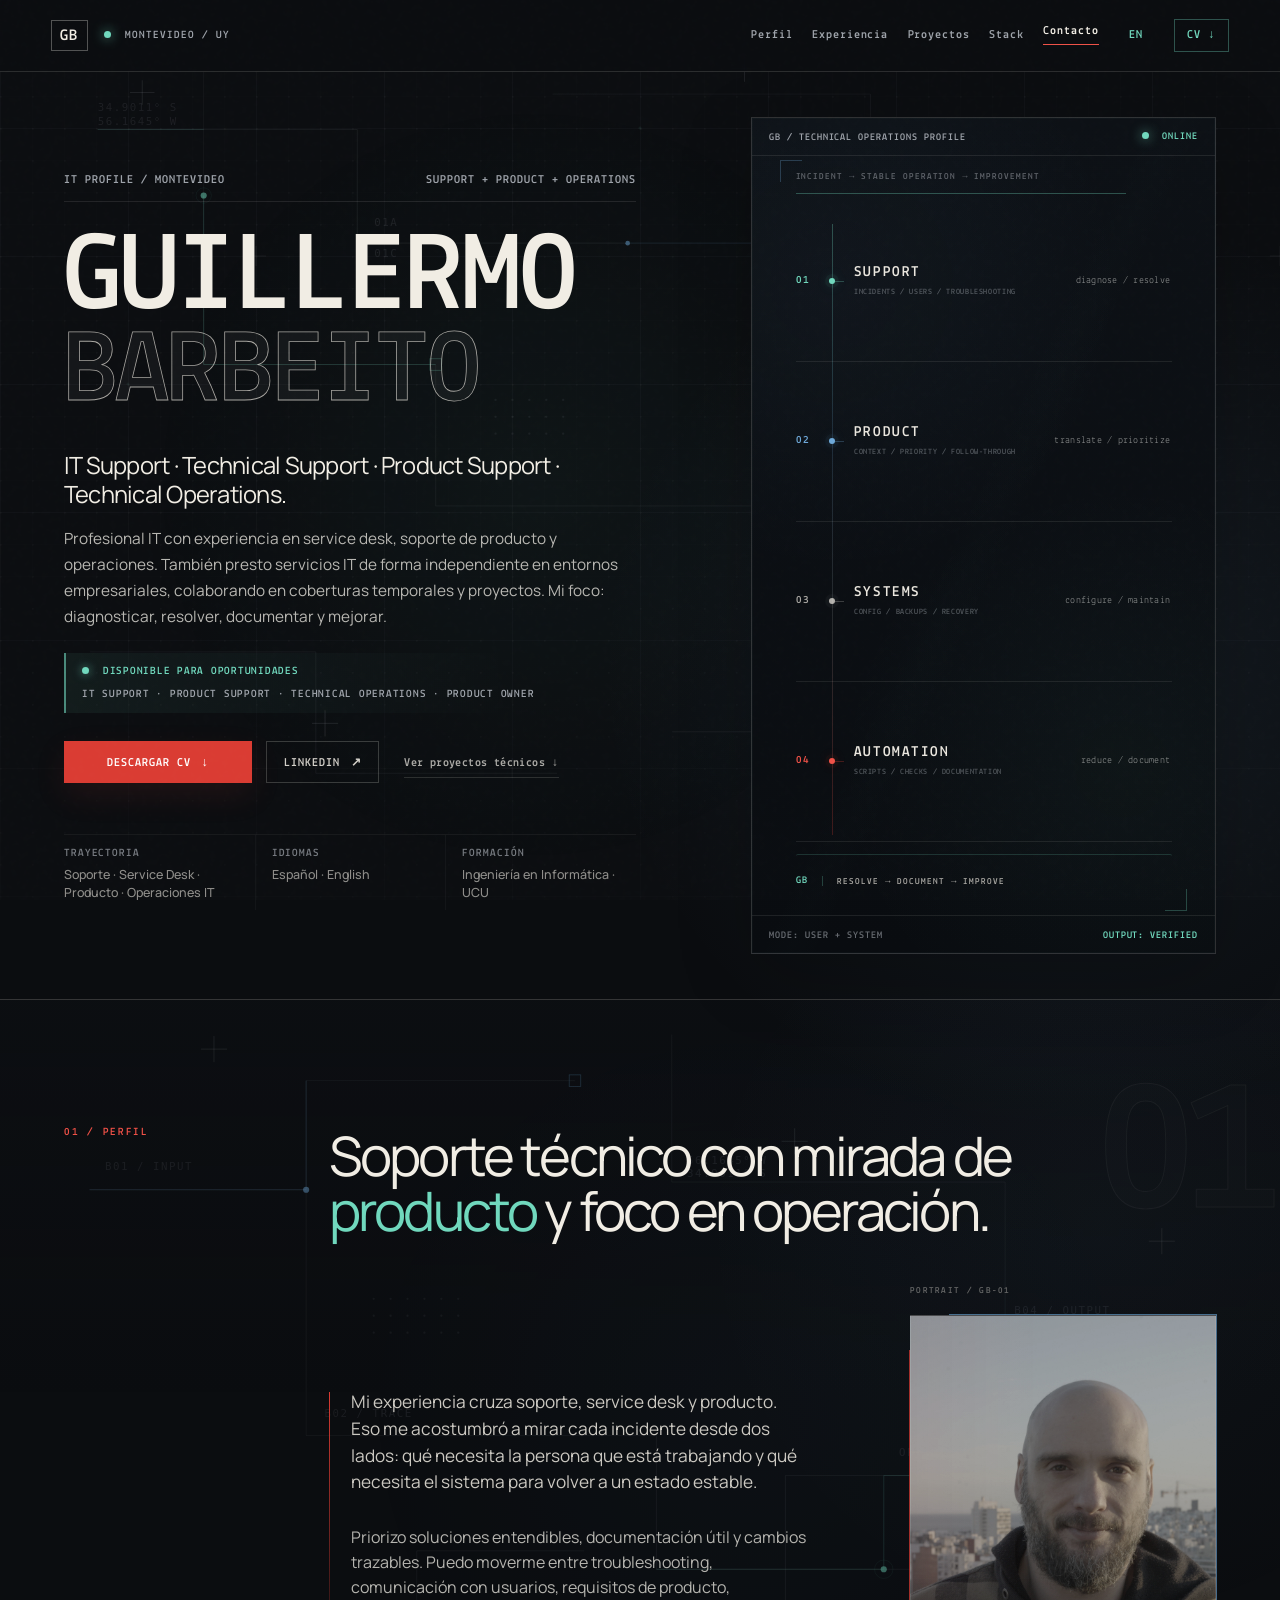
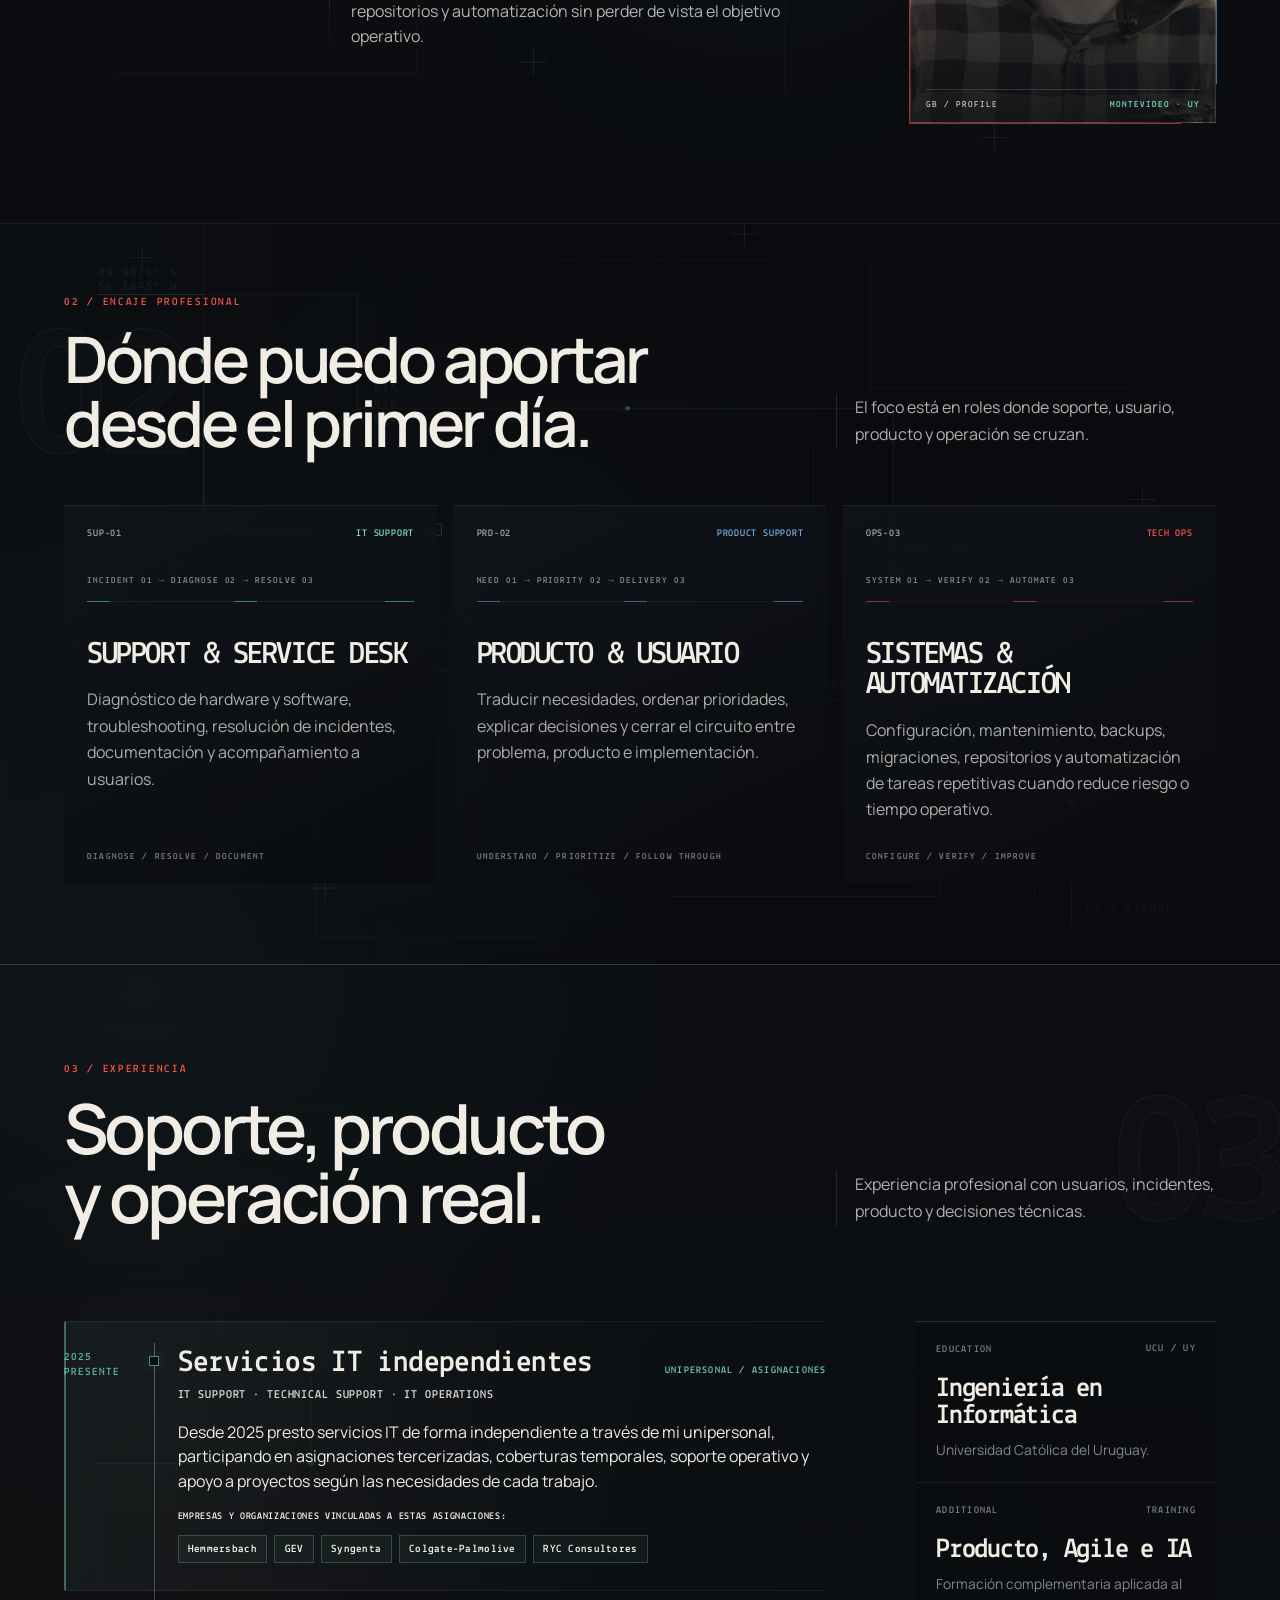
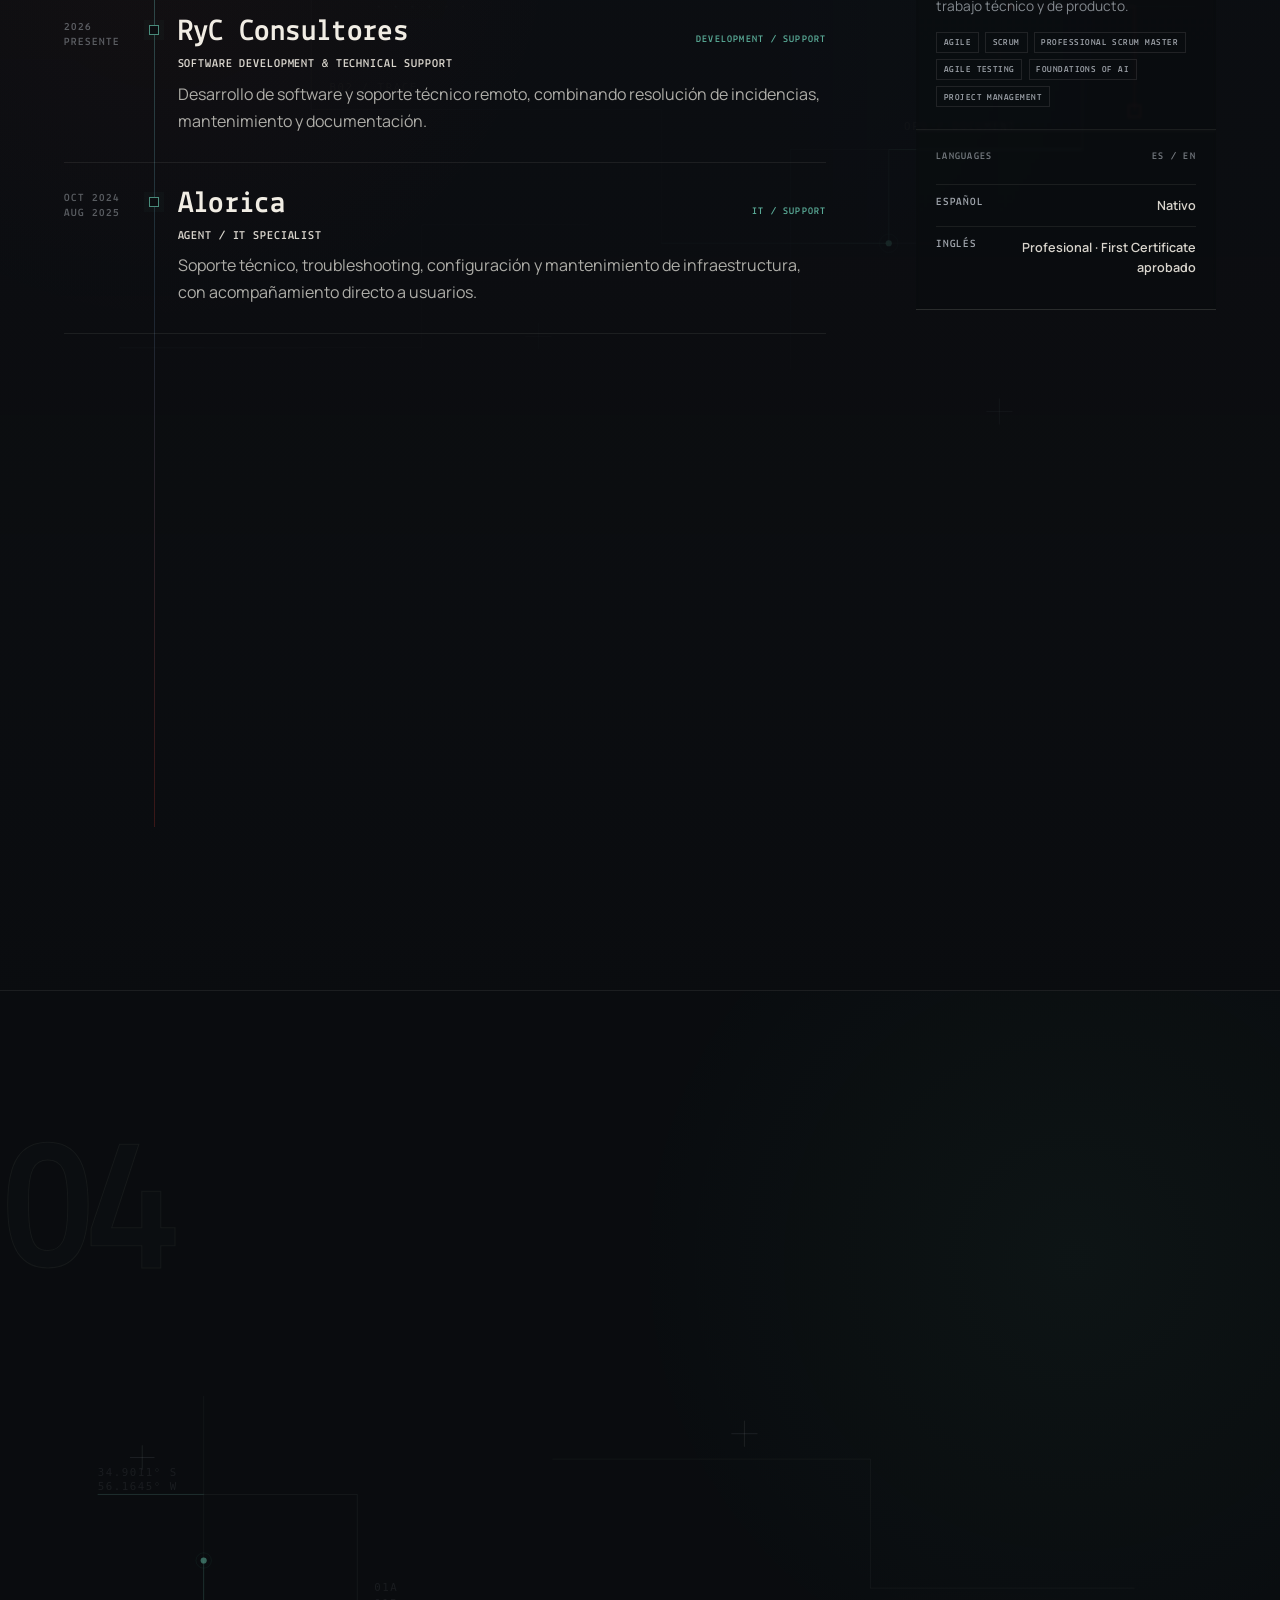
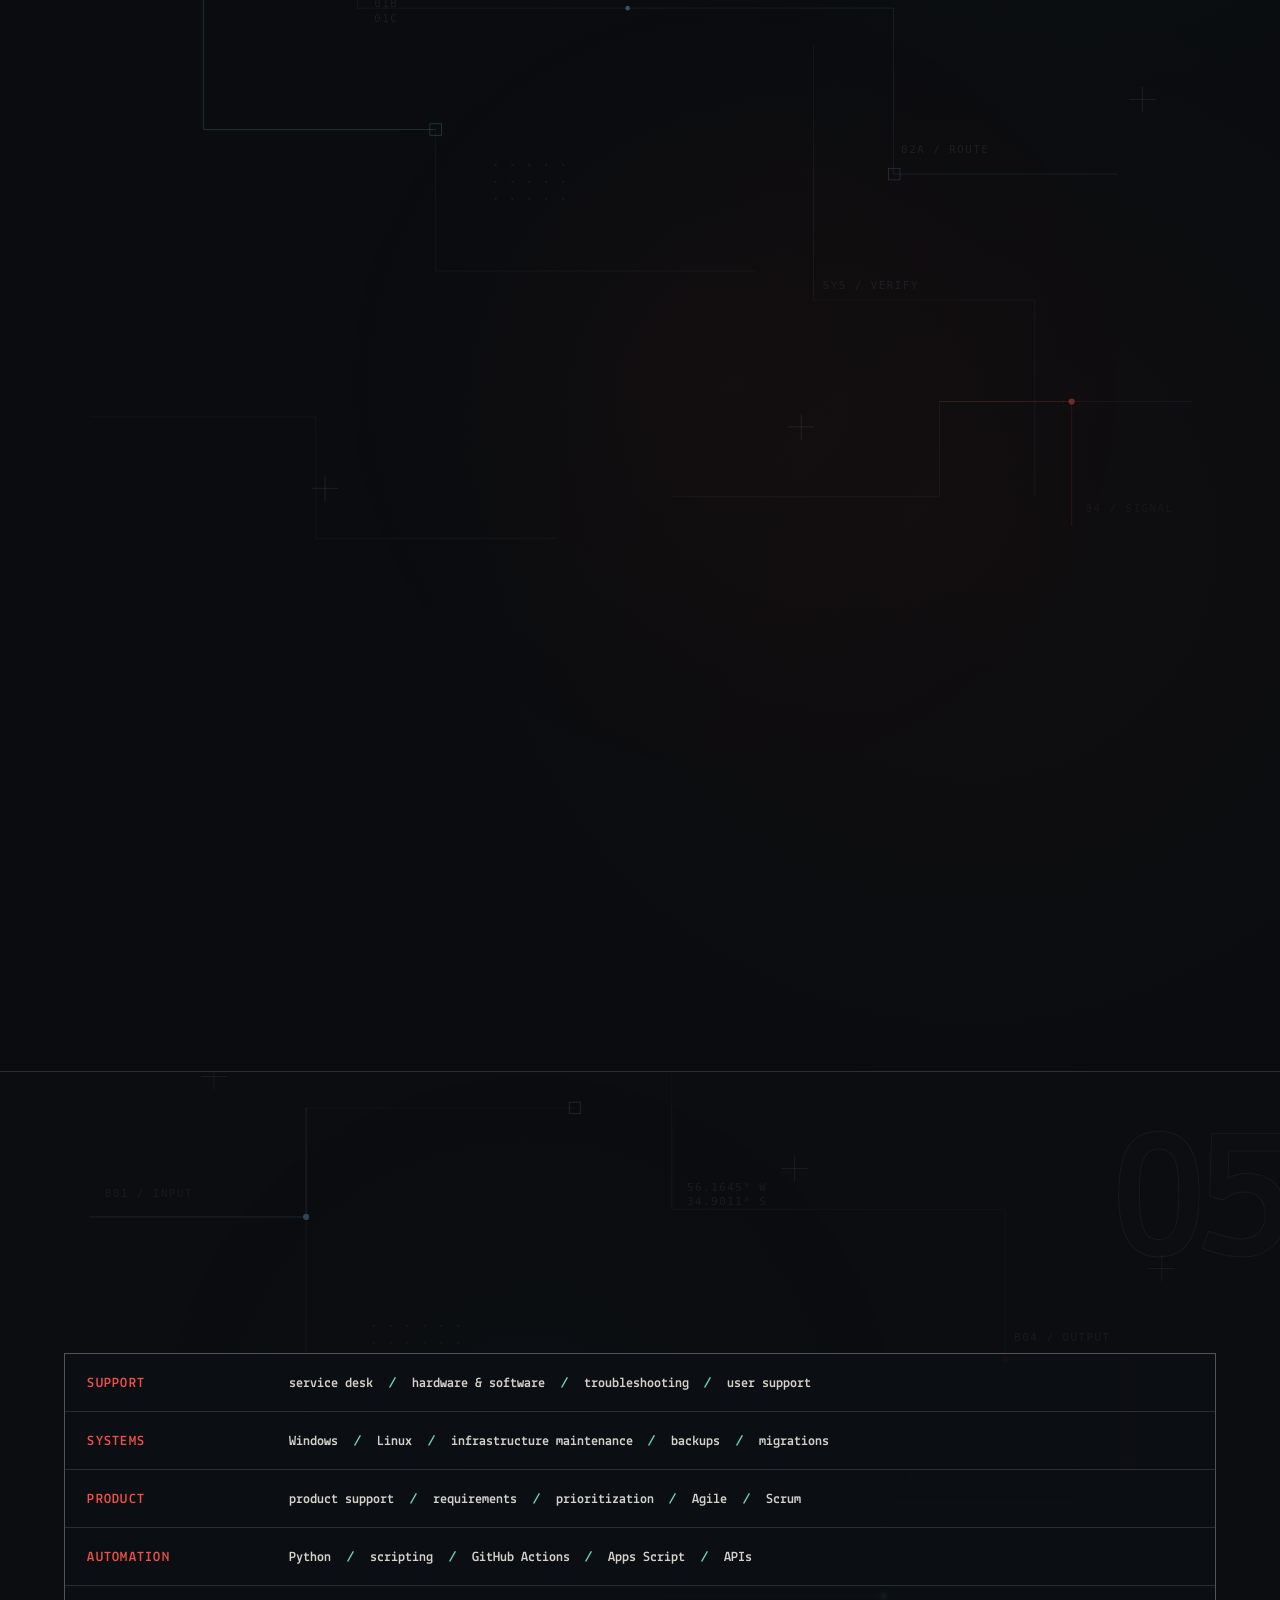
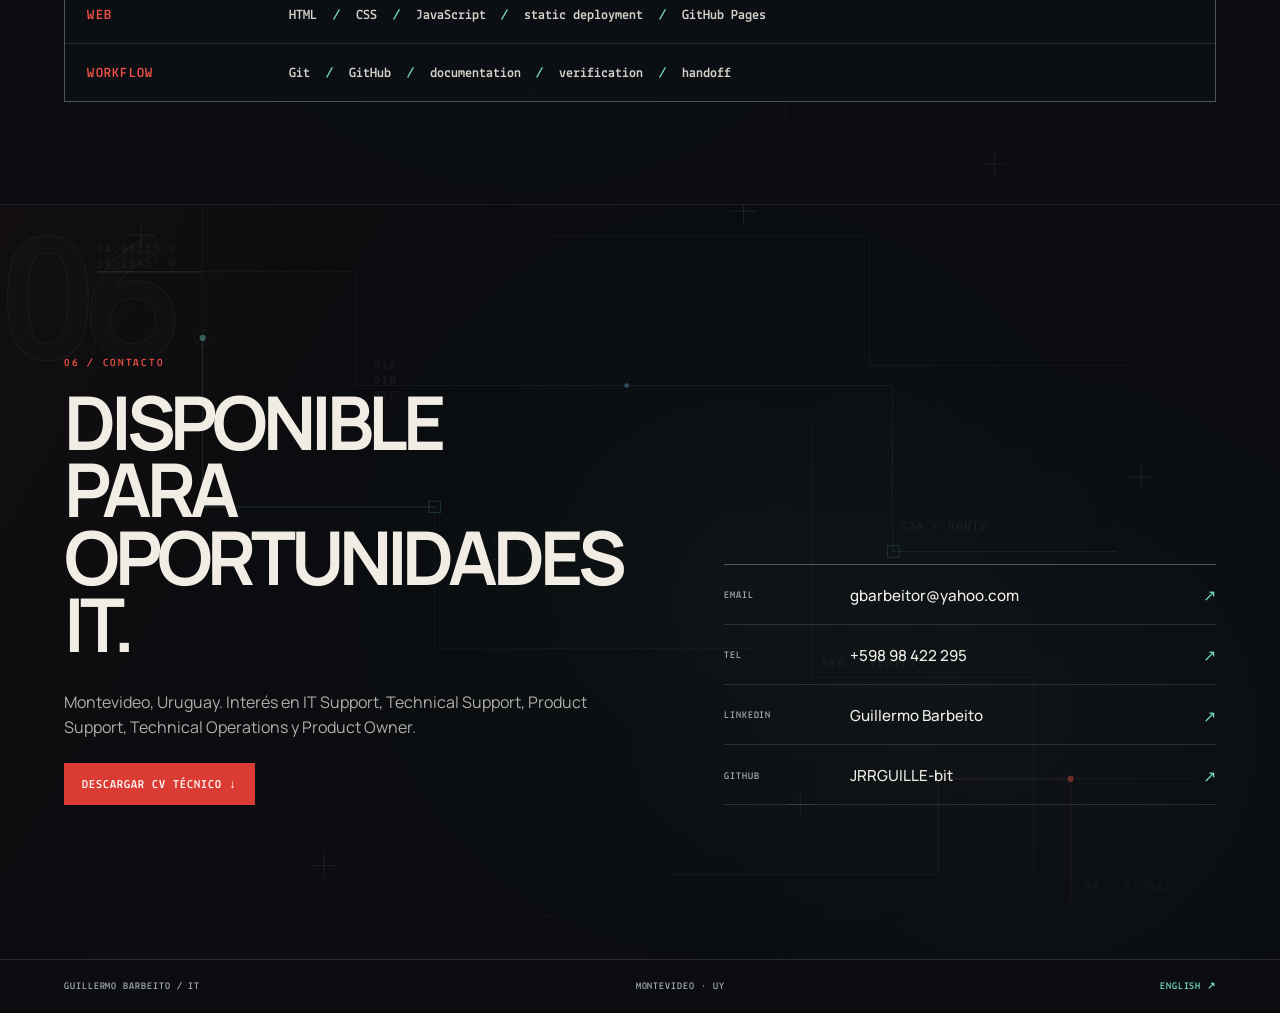
==== index.html @ 4399fd50 "Match IT GoatCounter tracking to Audiovisual" ====
<!doctype html>
<html lang="es-UY">
<head>
  <meta charset="utf-8">
  <meta name="viewport" content="width=device-width, initial-scale=1">
  <meta name="theme-color" content="#0b0d10">
  <meta name="color-scheme" content="dark">
  <meta name="application-name" content="Guillermo Barbeito IT">
  <meta name="google-site-verification" content="N3N9ww8UlENGI34N0jalMqL5cs5qbOLsxG3eL_jdU_I">

  <title>Guillermo Barbeito | IT Support, Product Support y Sistemas</title>
  <meta name="description" content="Profesional IT en Montevideo. Servicios IT independientes, soporte técnico, service desk, producto y operaciones. CV y proyectos verificables.">
  <meta name="author" content="Guillermo Barbeito">
  <meta name="robots" content="index, follow, max-image-preview:large">
  <link rel="canonical" href="https://jrrguille-bit.github.io/guillermo-barbeito-it/">
  <link rel="alternate" hreflang="es-UY" href="https://jrrguille-bit.github.io/guillermo-barbeito-it/">
  <link rel="alternate" hreflang="en" href="https://jrrguille-bit.github.io/guillermo-barbeito-it/en/">
  <link rel="alternate" hreflang="x-default" href="https://jrrguille-bit.github.io/guillermo-barbeito-it/">

  <meta property="og:type" content="profile">
  <meta property="og:locale" content="es_UY">
  <meta property="og:locale:alternate" content="en_US">
  <meta property="og:site_name" content="Guillermo Barbeito — IT">
  <meta property="og:title" content="Guillermo Barbeito | IT Support · Product Support · Sistemas">
  <meta property="og:description" content="Profesional IT en Montevideo. Soporte técnico, service desk, producto, sistemas y automatización. CV y proyectos verificables en GitHub.">
  <meta property="og:url" content="https://jrrguille-bit.github.io/guillermo-barbeito-it/">
  <meta property="og:image" content="https://jrrguille-bit.github.io/guillermo-barbeito-it/0cbaab8f-3126-4453-87c5-9ada4d837f59.png">
  <meta property="og:image:type" content="image/png">
  <meta property="og:image:width" content="1731">
  <meta property="og:image:height" content="909">
  <meta property="og:image:alt" content="Guillermo Barbeito — IT Support, Product Support y Sistemas">
  <meta property="profile:first_name" content="Guillermo">
  <meta property="profile:last_name" content="Barbeito">

  <meta name="twitter:card" content="summary_large_image">
  <meta name="twitter:title" content="Guillermo Barbeito | IT Support · Product Support · Sistemas">
  <meta name="twitter:description" content="Profesional IT en Montevideo. Soporte técnico, producto, sistemas y automatización.">
  <meta name="twitter:image" content="https://jrrguille-bit.github.io/guillermo-barbeito-it/0cbaab8f-3126-4453-87c5-9ada4d837f59.png">
  <meta name="twitter:image:alt" content="Perfil técnico de Guillermo Barbeito">

  <link rel="icon" type="image/svg+xml" sizes="any" href="assets/favicon-v2.svg?v=20260811d">
  <link rel="shortcut icon" type="image/svg+xml" href="assets/favicon-v2.svg?v=20260811d">
  <link rel="manifest" href="site.webmanifest?v=20260811d">
  <link rel="preconnect" href="https://fonts.googleapis.com">
  <link rel="preconnect" href="https://fonts.gstatic.com" crossorigin>
  <link href="https://fonts.googleapis.com/css2?family=Lekton:wght@400;700&family=Manrope:wght@400;500;600;700&display=swap" rel="stylesheet">
  <link rel="stylesheet" href="styles.css">
  <link rel="stylesheet" href="personalization.css">
  <link rel="stylesheet" href="job-search.css">

  <script>document.documentElement.classList.add('js');</script>
  <script type="application/ld+json">
  {
    "@context": "https://schema.org",
    "@graph": [
      {
        "@type": "WebSite",
        "@id": "https://jrrguille-bit.github.io/guillermo-barbeito-it/#website",
        "url": "https://jrrguille-bit.github.io/guillermo-barbeito-it/",
        "name": "Guillermo Barbeito — IT",
        "alternateName": "GB IT",
        "inLanguage": "es-UY"
      },
      {
        "@type": "ProfilePage",
        "@id": "https://jrrguille-bit.github.io/guillermo-barbeito-it/#profile",
        "url": "https://jrrguille-bit.github.io/guillermo-barbeito-it/",
        "name": "Guillermo Barbeito — perfil IT",
        "dateModified": "2026-10-26T00:00:00-03:00",
        "inLanguage": "es-UY",
        "isPartOf": {"@id": "https://jrrguille-bit.github.io/guillermo-barbeito-it/#website"},
        "mainEntity": {"@id": "https://jrrguille-bit.github.io/guillermo-barbeito-it/#guillermo"}
      },
      {
        "@type": "Person",
        "@id": "https://jrrguille-bit.github.io/guillermo-barbeito-it/#guillermo",
        "name": "Guillermo Barbeito",
        "url": "https://jrrguille-bit.github.io/guillermo-barbeito-it/",
        "image": "https://jrrguille-bit.github.io/guillermo-barbeito-it/Nadie%20te%20dijo%20que%20iba%20a%20ser%20as%C3%AD_Foto%20Guillermo%20(1).jpg",
        "email": "mailto:gbarbeitor@yahoo.com",
        "telephone": "+59898422295",
        "jobTitle": "IT Support / Product Support / Technical Operations",
        "address": {
          "@type": "PostalAddress",
          "addressLocality": "Montevideo",
          "addressCountry": "UY"
        },
        "alumniOf": {
          "@type": "CollegeOrUniversity",
          "name": "Universidad Católica del Uruguay"
        },
        "hasOccupation": [
          {"@type": "Occupation", "name": "IT Support Specialist"},
          {"@type": "Occupation", "name": "Product Support Specialist"},
          {"@type": "Occupation", "name": "Technical Operations"},
          {"@type": "Occupation", "name": "Product Owner"}
        ],
        "knowsLanguage": ["Spanish", "English"],
        "sameAs": [
          "https://github.com/JRRGUILLE-bit",
          "https://www.linkedin.com/in/guillermo-barbeito-040632340/",
          "https://jrrguille-bit.github.io/guillermo-barbeito/"
        ],
        "knowsAbout": [
          "IT Support",
          "Technical Support",
          "Service Desk",
          "Product Support",
          "Technical Operations",
          "Troubleshooting",
          "Product Ownership",
          "Windows",
          "Linux",
          "Git",
          "GitHub",
          "Python",
          "Automation",
          "Technical documentation"
        ]
      }
    ]
  }
  </script>
</head>
<body class="is-personalized">
  <a class="skip-link" href="#contenido">Saltar al contenido</a>

  <header class="site-header" aria-label="Navegación principal">
    <a class="brand" href="#inicio" aria-label="Ir al inicio">
      <span class="brand-mark">GB</span>
      <span class="brand-status"><i></i> MONTEVIDEO / UY</span>
    </a>

    <button class="nav-toggle" type="button" aria-expanded="false" aria-controls="site-nav">MENÚ</button>

    <nav id="site-nav" class="site-nav" aria-label="Secciones">
      <a href="#perfil">Perfil</a>
      <a href="#experiencia">Experiencia</a>
      <a href="#proyectos">Proyectos</a>
      <a href="#stack">Stack</a>
      <a href="#contacto">Contacto</a>
      <a class="nav-lang" href="en/" lang="en">EN</a>
      <a class="nav-cv" href="CV%20Guillermo%20Barbeito.pdf" download>CV ↓</a>
    </nav>
  </header>

  <main id="contenido">
    <section id="inicio" class="hero section-shell">
      <div class="hero-copy reveal">
        <p class="eyebrow"><span>IT PROFILE / MONTEVIDEO</span><span>SUPPORT + PRODUCT + OPERATIONS</span></p>
        <h1>Guillermo<br><span>Barbeito</span></h1>
        <p class="hero-role">IT Support · Technical Support · Product Support · Technical Operations.</p>
        <p class="hero-summary">Profesional IT con experiencia en service desk, soporte de producto y operaciones. También presto servicios IT de forma independiente en entornos empresariales, colaborando en coberturas temporales y proyectos. Mi foco: diagnosticar, resolver, documentar y mejorar.</p>

        <div class="availability-strip" aria-label="Disponibilidad profesional">
          <span class="availability-state"><i></i> DISPONIBLE PARA OPORTUNIDADES</span>
          <span>IT SUPPORT · PRODUCT SUPPORT · TECHNICAL OPERATIONS · PRODUCT OWNER</span>
        </div>

        <div class="hero-actions">
          <a class="button button-primary" href="CV%20Guillermo%20Barbeito.pdf" download>Descargar CV <span aria-hidden="true">↓</span></a>
          <a class="button button-ghost" href="https://www.linkedin.com/in/guillermo-barbeito-040632340/" target="_blank" rel="noopener noreferrer">LinkedIn <span aria-hidden="true">↗</span></a>
          <a class="hero-project-link" href="#proyectos">Ver proyectos técnicos ↓</a>
        </div>

        <div class="hero-meta" aria-label="Resumen profesional">
          <div><span>Trayectoria</span><strong>Soporte · Service Desk · Producto · Operaciones IT</strong></div>
          <div><span>Idiomas</span><strong>Español · English</strong></div>
          <div><span>Formación</span><strong>Ingeniería en Informática · UCU</strong></div>
        </div>
      </div>

      <div class="hero-system reveal" aria-label="Mapa de trabajo técnico">
        <div class="system-head">
          <span>GB / TECHNICAL OPERATIONS PROFILE</span>
          <span class="system-state"><i></i> ONLINE</span>
        </div>

        <div class="system-map" aria-hidden="true">
          <div class="node node-a"><span>01</span><strong>SUPPORT</strong><small>diagnose / resolve</small></div>
          <div class="node node-b"><span>02</span><strong>PRODUCT</strong><small>translate / prioritize</small></div>
          <div class="node node-c"><span>03</span><strong>SYSTEMS</strong><small>configure / maintain</small></div>
          <div class="node node-d"><span>04</span><strong>AUTOMATION</strong><small>reduce / document</small></div>
          <svg viewBox="0 0 800 620" preserveAspectRatio="none">
            <path d="M140 160 C300 160 300 305 400 305" />
            <path d="M660 160 C500 160 500 305 400 305" />
            <path d="M140 470 C300 470 300 305 400 305" />
            <path d="M660 470 C500 470 500 305 400 305" />
            <circle cx="400" cy="305" r="8" />
          </svg>
          <div class="core"><span>GB</span><small>SIMPLE / MEASURABLE / MAINTAINABLE</small></div>
        </div>

        <div class="system-foot">
          <span>MODE: USER + SYSTEM</span>
          <span>OUTPUT: VERIFIED</span>
        </div>
      </div>
    </section>

    <section id="perfil" class="profile section-pad reveal">
      <div class="section-index">01 / PERFIL</div>
      <div class="profile-copy">
        <p class="lead">Soporte técnico con mirada de <em>producto</em> y foco en operación.</p>
        <div class="profile-detail-grid">
          <div class="profile-columns">
            <p>Mi experiencia cruza soporte, service desk y producto. Eso me acostumbró a mirar cada incidente desde dos lados: qué necesita la persona que está trabajando y qué necesita el sistema para volver a un estado estable.</p>
            <p>Priorizo soluciones entendibles, documentación útil y cambios trazables. Puedo moverme entre troubleshooting, comunicación con usuarios, requisitos de producto, repositorios y automatización sin perder de vista el objetivo operativo.</p>
          </div>
          <figure class="profile-photo-card">
            <img src="Nadie%20te%20dijo%20que%20iba%20a%20ser%20as%C3%AD_Foto%20Guillermo%20(1).jpg" alt="Retrato de Guillermo Barbeito" loading="lazy" decoding="async">
            <figcaption><span>GB / PROFILE</span><span>MONTEVIDEO · UY</span></figcaption>
          </figure>
        </div>
      </div>
    </section>

    <section id="areas" class="section-pad areas-section">
      <div class="section-heading reveal">
        <div>
          <div class="section-index">02 / ENCAJE PROFESIONAL</div>
          <h2>Dónde puedo aportar<br>desde el primer día.</h2>
        </div>
        <p>El foco está en roles donde soporte, usuario, producto y operación se cruzan.</p>
      </div>

      <div class="area-grid area-grid-hiring">
        <article class="area-card reveal">
          <div class="card-top"><span>SUP-01</span><span>IT SUPPORT</span></div>
          <h3>Support & Service Desk</h3>
          <p>Diagnóstico de hardware y software, troubleshooting, resolución de incidentes, documentación y acompañamiento a usuarios.</p>
          <div class="card-footer">DIAGNOSE / RESOLVE / DOCUMENT</div>
        </article>

        <article class="area-card reveal">
          <div class="card-top"><span>PRD-02</span><span>PRODUCT SUPPORT</span></div>
          <h3>Producto & usuario</h3>
          <p>Traducir necesidades, ordenar prioridades, explicar decisiones y cerrar el circuito entre problema, producto e implementación.</p>
          <div class="card-footer">UNDERSTAND / PRIORITIZE / FOLLOW THROUGH</div>
        </article>

        <article class="area-card reveal">
          <div class="card-top"><span>OPS-03</span><span>TECH OPS</span></div>
          <h3>Sistemas & automatización</h3>
          <p>Configuración, mantenimiento, backups, migraciones, repositorios y automatización de tareas repetitivas cuando reduce riesgo o tiempo operativo.</p>
          <div class="card-footer">CONFIGURE / VERIFY / IMPROVE</div>
        </article>
      </div>
    </section>

    <section id="experiencia" class="section-pad experience-section">
      <div class="section-heading reveal">
        <div>
          <div class="section-index">03 / EXPERIENCIA</div>
          <h2>Soporte, producto<br>y operación real.</h2>
        </div>
        <p>Experiencia profesional con usuarios, incidentes, producto y decisiones técnicas.</p>
      </div>

      <div class="experience-layout">
        <div class="experience-timeline">
          <article class="experience-role reveal independent-role">
            <div class="experience-date">2025<br>PRESENTE</div>
            <div>
              <div class="experience-company"><strong>Servicios IT independientes</strong><span>UNIPERSONAL / ASIGNACIONES</span></div>
              <p class="experience-title">IT Support · Technical Support · IT Operations</p>
              <p>Desde 2025 presto servicios IT de forma independiente a través de mi unipersonal, participando en asignaciones tercerizadas, coberturas temporales, soporte operativo y apoyo a proyectos según las necesidades de cada trabajo.</p>
              <p class="assignment-caption">Empresas y organizaciones vinculadas a estas asignaciones:</p>
              <div class="assignment-clients" aria-label="Empresas y organizaciones vinculadas a asignaciones IT">
                <span>Hemmersbach</span>
                <span>GEV</span>
                <span>Syngenta</span>
                <span>Colgate-Palmolive</span>
                <span>RYC Consultores</span>
              </div>
            </div>
          </article>
          <article class="experience-role reveal">
            <div class="experience-date">2026<br>PRESENTE</div>
            <div>
              <div class="experience-company"><strong>RyC Consultores</strong><span>DEVELOPMENT / SUPPORT</span></div>
              <p class="experience-title">Software Development &amp; Technical Support</p>
              <p>Desarrollo de software y soporte técnico remoto, combinando resolución de incidencias, mantenimiento y documentación.</p>
            </div>
          </article>

          <article class="experience-role reveal">
            <div class="experience-date">OCT 2024<br>AUG 2025</div>
            <div>
              <div class="experience-company"><strong>Alorica</strong><span>IT / SUPPORT</span></div>
              <p class="experience-title">Agent / IT Specialist</p>
              <p>Soporte técnico, troubleshooting, configuración y mantenimiento de infraestructura, con acompañamiento directo a usuarios.</p>
            </div>
          </article>

          <article class="experience-role reveal">
            <div class="experience-date">MAY 2023<br>MAR 2024</div>
            <div>
              <div class="experience-company"><strong>Tata Consultancy Services</strong><span>SERVICE DESK</span></div>
              <p class="experience-title">Help Desk Agent / Product Specialist</p>
              <p>Service desk y soporte de producto: diagnóstico de hardware y software, entornos Windows, herramientas Microsoft y Google, resolución y documentación de incidentes.</p>
            </div>
          </article>

          <article class="experience-role reveal">
            <div class="experience-date">2016<br>2018</div>
            <div>
              <div class="experience-company"><strong>Tradehelm</strong><span>PRODUCT</span></div>
              <p class="experience-title">Product Owner</p>
              <p>Priorización, requisitos y coordinación entre necesidades de usuario, objetivos de producto y decisiones de desarrollo.</p>
            </div>
          </article>

          <article class="experience-role reveal">
            <div class="experience-date">2012<br>2015</div>
            <div>
              <div class="experience-company"><strong>Sabre Uruguay</strong><span>SUPPORT / PRODUCT</span></div>
              <p class="experience-title">Agent / Product Representative / Product Specialist</p>
              <p>Evolución dentro de roles de soporte y producto, combinando atención a usuarios, resolución de problemas y conocimiento funcional del producto.</p>
            </div>
          </article>
        </div>

        <aside class="experience-side reveal" aria-label="Formación, capacitación e idiomas">
          <div class="credential-card">
            <div class="credential-label"><span>EDUCATION</span><span>UCU / UY</span></div>
            <strong>Ingeniería en Informática</strong>
            <p>Universidad Católica del Uruguay.</p>
          </div>

          <div class="credential-card">
            <div class="credential-label"><span>ADDITIONAL</span><span>TRAINING</span></div>
            <strong>Producto, Agile e IA</strong>
            <p>Formación complementaria aplicada al trabajo técnico y de producto.</p>
            <div class="training-list" aria-label="Formación complementaria">
              <span>AGILE</span>
              <span>SCRUM</span>
              <span>PROFESSIONAL SCRUM MASTER</span>
              <span>AGILE TESTING</span>
              <span>FOUNDATIONS OF AI</span>
              <span>PROJECT MANAGEMENT</span>
            </div>
          </div>

          <div class="language-card">
            <div class="credential-label"><span>LANGUAGES</span><span>ES / EN</span></div>
            <div class="language-row"><span>Español</span><strong>Nativo</strong></div>
            <div class="language-row"><span>Inglés</span><strong>Profesional · First Certificate aprobado</strong></div>
          </div>
        </aside>
      </div>
    </section>

    <section id="proyectos" class="section-pad projects-section">
      <div class="section-heading reveal">
        <div>
          <div class="section-index">04 / PROYECTOS TÉCNICOS</div>
          <h2>Trabajo que se puede<br>abrir, leer y verificar.</h2>
        </div>
        <p>Proyectos públicos con código, documentación y decisiones técnicas visibles en GitHub.</p>
      </div>

      <article class="project-feature reveal">
        <div class="project-diagram project-diagram-menelao" aria-hidden="true">
          <div class="project-label">APP-01 / MENELAO</div>
          <div class="storage storage-a">SOURCE X</div>
          <div class="storage storage-b">MASTER A</div>
          <div class="storage storage-c">BACKUP B</div>
          <div class="storage storage-d">SHA-256</div>
          <div class="flow flow-1"></div>
          <div class="flow flow-2"></div>
          <div class="flow flow-3"></div>
          <span class="diagram-caption">COPY / HASH / VERIFY</span>
        </div>
        <div class="project-copy">
          <div class="project-kicker">PYTHON DESKTOP APP / DATA INTEGRITY</div>
          <h3>MENELAO</h3>
          <p class="project-role">Copia redundante · SHA-256 · verificación · reportes</p>
          <p>Aplicación local de escritorio que copia una fuente a dos destinos independientes y verifica el triángulo X/A/B antes de que el operador reutilice el medio original. El diseño prioriza integridad de datos, operación no destructiva y evidencia verificable.</p>
          <dl class="project-facts">
            <div><dt>Problema</dt><dd>Una copia terminada no demuestra por sí sola que los datos llegaron intactos a ambos destinos.</dd></div>
            <div><dt>Enfoque</dt><dd>Hashes SHA-256, comparación X/A/B, manifests, reportes y flujo explícitamente no destructivo.</dd></div>
            <div><dt>Stack</dt><dd>Python · Tkinter · pytest · SHA-256 · Linux.</dd></div>
          </dl>
          <a class="text-link case-study-link" href="projects/menelao/">Ver case study <span>→</span></a>
          <a class="text-link repo-secondary-link" href="https://github.com/JRRGUILLE-bit/project-isosceles" target="_blank" rel="noopener noreferrer">Repositorio en GitHub ↗</a>
        </div>
      </article>

      <div class="project-grid hiring-project-grid">
        <article class="project-card reveal">
          <div class="card-top"><span>WEB-02</span><span>STATE + SECURITY</span></div>
          <h3>Foundry companion web</h3>
          <p>Web estática para seis fichas con vista desktop y mobile separadas, estado temporal de sesión y sincronización opcional mediante Google Sheets + Apps Script. El backend remoto opera con un modelo de autenticación fail-closed.</p>
          <a class="text-link case-study-link" href="projects/foundry/">Ver case study <span>→</span></a>
          <a class="text-link repo-secondary-link" href="https://github.com/JRRGUILLE-bit/Foundry" target="_blank" rel="noopener noreferrer">Repositorio en GitHub ↗</a>
          <div class="card-footer">JAVASCRIPT / APPS SCRIPT / STATE / AUTH</div>
        </article>

        <article class="project-card reveal">
          <div class="card-top"><span>OPS-03</span><span>AUTOMATION</span></div>
          <h3>Jona Logística</h3>
          <p>Base de operaciones para un rodaje que centralizó clima, movilidad, documentos y herramientas. El sistema meteorológico combinó múltiples fuentes mediante Python y GitHub Actions; al cerrar la producción se retiraron datos personales y automatizaciones.</p>
          <a class="text-link case-study-link" href="projects/jona-logistica/">Ver case study <span>→</span></a>
          <a class="text-link repo-secondary-link" href="https://github.com/JRRGUILLE-bit/jona-logistica" target="_blank" rel="noopener noreferrer">Repositorio en GitHub ↗</a>
          <div class="card-footer">PYTHON / GITHUB ACTIONS / OPERATIONS / PRIVACY</div>
        </article>

        <article class="project-card reveal">
          <div class="card-top"><span>INFRA-04</span><span>RECOVERY</span></div>
          <h3>Self-hosted infrastructure</h3>
          <p>Operación de un entorno Foundry VTT con aplicación y datos separados, migraciones controladas, backups en múltiples destinos y procedimientos de recuperación documentados.</p>
          <div class="card-footer">WINDOWS / LINUX / BACKUP / MIGRATION / RECOVERY</div>
        </article>
      </div>
    </section>

    <section id="stack" class="section-pad stack-section">
      <div class="section-heading reveal">
        <div>
          <div class="section-index">05 / STACK & PRÁCTICAS</div>
          <h2>Herramientas que aparecen<br>en trabajo real.</h2>
        </div>
        <p>Una lista corta y verificable, no un inventario de logos.</p>
      </div>

      <div class="stack-board reveal">
        <div class="stack-row"><span class="stack-key">SUPPORT</span><div>service desk <i>/</i> hardware & software <i>/</i> troubleshooting <i>/</i> user support</div></div>
        <div class="stack-row"><span class="stack-key">SYSTEMS</span><div>Windows <i>/</i> Linux <i>/</i> infrastructure maintenance <i>/</i> backups <i>/</i> migrations</div></div>
        <div class="stack-row"><span class="stack-key">PRODUCT</span><div>product support <i>/</i> requirements <i>/</i> prioritization <i>/</i> Agile <i>/</i> Scrum</div></div>
        <div class="stack-row"><span class="stack-key">AUTOMATION</span><div>Python <i>/</i> scripting <i>/</i> GitHub Actions <i>/</i> Apps Script <i>/</i> APIs</div></div>
        <div class="stack-row"><span class="stack-key">WEB</span><div>HTML <i>/</i> CSS <i>/</i> JavaScript <i>/</i> static deployment <i>/</i> GitHub Pages</div></div>
        <div class="stack-row"><span class="stack-key">WORKFLOW</span><div>Git <i>/</i> GitHub <i>/</i> documentation <i>/</i> verification <i>/</i> handoff</div></div>
      </div>
    </section>

    <section id="contacto" class="contact section-pad">
      <div class="contact-copy reveal">
        <div class="section-index">06 / CONTACTO</div>
        <h2>Disponible para<br>oportunidades IT.</h2>
        <p>Montevideo, Uruguay. Interés en IT Support, Technical Support, Product Support, Technical Operations y Product Owner.</p>
        <a class="button button-primary contact-cv" href="CV%20Guillermo%20Barbeito.pdf" download>Descargar CV técnico ↓</a>
      </div>

      <div class="contact-actions reveal">
        <a class="contact-line" href="mailto:gbarbeitor@yahoo.com?subject=Oportunidad%20IT%20-%20Guillermo%20Barbeito"><span>EMAIL</span><strong>gbarbeitor@yahoo.com</strong><i>↗</i></a>
        <a class="contact-line" href="tel:+59898422295"><span>TEL</span><strong>+598 98 422 295</strong><i>↗</i></a>
        <a class="contact-line" href="https://www.linkedin.com/in/guillermo-barbeito-040632340/" target="_blank" rel="noopener noreferrer"><span>LINKEDIN</span><strong>Guillermo Barbeito</strong><i>↗</i></a>
        <a class="contact-line" href="https://github.com/JRRGUILLE-bit" target="_blank" rel="noopener noreferrer"><span>GITHUB</span><strong>JRRGUILLE-bit</strong><i>↗</i></a>
      </div>
    </section>
  </main>

  <footer class="site-footer">
    <span>GUILLERMO BARBEITO / IT</span>
    <span>MONTEVIDEO · UY</span>
    <a class="footer-link footer-language" href="en/" lang="en">ENGLISH ↗</a>
  </footer>

  <script src="script.js"></script>
  <script>
    window.goatcounter = {
      path: function () {
        return '/it' + (window.location.pathname || '/') + window.location.search;
      }
    };
  </script>
  <script data-goatcounter="https://jrrguille.goatcounter.com/count" async src="//gc.zgo.at/count.js"></script>
</body>
</html>
---- styles.css ----
:root {
  --bg: #0b0d10;
  --bg-soft: #101319;
  --panel: #141820;
  --panel-2: #181d25;
  --ink: #f1ede4;
  --muted: #9ea3aa;
  --line: rgba(241, 237, 228, 0.14);
  --line-strong: rgba(241, 237, 228, 0.31);
  --accent: #da3b32;
  --accent-bright: #ef5147;
  --signal: #70d8bd;
  --signal-soft: rgba(112, 216, 189, 0.14);
  --blue: #6da8d8;
  --mono: "Lekton", "Courier New", monospace;
  --sans: "Manrope", Arial, sans-serif;
  --max: 1440px;
}

* { box-sizing: border-box; }
html { scroll-behavior: smooth; scroll-padding-top: 82px; }
body {
  margin: 0;
  color: var(--ink);
  background:
    radial-gradient(circle at 82% 8%, rgba(61, 96, 129, .12), transparent 28rem),
    radial-gradient(circle at 8% 38%, rgba(218, 59, 50, .09), transparent 31rem),
    var(--bg);
  font-family: var(--sans);
  line-height: 1.55;
  overflow-x: hidden;
}

body::before {
  content: "";
  position: fixed;
  inset: 0;
  z-index: -2;
  pointer-events: none;
  background-image:
    linear-gradient(rgba(255,255,255,.018) 1px, transparent 1px),
    linear-gradient(90deg, rgba(255,255,255,.018) 1px, transparent 1px);
  background-size: 64px 64px;
  mask-image: linear-gradient(to bottom, rgba(0,0,0,.68), transparent 86%);
}

body::after {
  content: "";
  position: fixed;
  inset: 0;
  z-index: 9999;
  pointer-events: none;
  opacity: .028;
  background-image: url("data:image/svg+xml,%3Csvg viewBox='0 0 180 180' xmlns='http://www.w3.org/2000/svg'%3E%3Cfilter id='n'%3E%3CfeTurbulence type='fractalNoise' baseFrequency='.8' numOctaves='3' stitchTiles='stitch'/%3E%3C/filter%3E%3Crect width='100%25' height='100%25' filter='url(%23n)' opacity='.72'/%3E%3C/svg%3E");
  mix-blend-mode: screen;
}

a { color: inherit; }
button, a { -webkit-tap-highlight-color: transparent; }
button { font: inherit; }
::selection { background: var(--accent); color: #fff; }

.skip-link {
  position: fixed;
  top: -10rem;
  left: 1rem;
  z-index: 10000;
  padding: .8rem 1rem;
  background: var(--ink);
  color: var(--bg);
}
.skip-link:focus { top: 1rem; }

a:focus-visible, button:focus-visible { outline: 2px solid var(--signal); outline-offset: 4px; }

.site-header {
  position: fixed;
  inset: 0 0 auto;
  z-index: 100;
  height: 72px;
  display: flex;
  align-items: center;
  justify-content: space-between;
  padding: 0 clamp(1rem, 4vw, 4rem);
  border-bottom: 1px solid var(--line);
  background: rgba(11, 13, 16, .82);
  backdrop-filter: blur(18px);
}

.brand { display: flex; align-items: center; gap: 1rem; text-decoration: none; }
.brand-mark {
  padding: .45rem .5rem .35rem;
  border: 1px solid var(--line-strong);
  font: 700 1rem/1 var(--mono);
  letter-spacing: .08em;
}
.brand-status { color: var(--muted); font: 700 .69rem/1 var(--mono); letter-spacing: .09em; }
.brand-status i, .system-state i {
  display: inline-block;
  width: 7px;
  height: 7px;
  margin-right: .45rem;
  border-radius: 50%;
  background: var(--signal);
  box-shadow: 0 0 12px rgba(112,216,189,.8);
}

.site-nav { display: flex; align-items: center; gap: 1.45rem; }
.site-nav a {
  color: var(--muted);
  text-decoration: none;
  font: 700 .74rem/1 var(--mono);
  letter-spacing: .08em;
  transition: color .2s ease, border-color .2s ease;
}
.site-nav a:hover, .site-nav a:focus-visible { color: var(--ink); }
.site-nav .nav-alt {
  padding: .65rem .78rem .55rem;
  border: 1px solid var(--line-strong);
  color: var(--ink);
}
.site-nav .nav-alt:hover { border-color: var(--signal); }
.nav-toggle {
  display: none;
  color: var(--ink);
  background: transparent;
  border: 1px solid var(--line);
  padding: .55rem .7rem;
  font: 700 .73rem var(--mono);
  letter-spacing: .08em;
}

.section-shell, .section-pad { max-width: var(--max); margin-inline: auto; }
.section-pad { padding: clamp(5rem, 9vw, 8.5rem) clamp(1.2rem, 5vw, 5.5rem); }
section[id] { scroll-margin-top: 82px; }
.section-index {
  margin-bottom: 1.5rem;
  color: var(--accent-bright);
  font: 700 .74rem/1 var(--mono);
  letter-spacing: .13em;
}

.hero {
  min-height: 100svh;
  display: grid;
  grid-template-columns: minmax(0, 1.1fr) minmax(390px, .9fr);
  align-items: stretch;
  padding: 72px clamp(1.2rem, 5vw, 5.5rem) 0;
}
.hero-copy {
  align-self: center;
  padding: clamp(4rem, 8vw, 7.5rem) clamp(1rem, 4vw, 4rem) clamp(4rem, 7vw, 7rem) 0;
}
.eyebrow {
  max-width: 760px;
  display: flex;
  justify-content: space-between;
  gap: 1rem;
  margin: 0 0 2rem;
  color: var(--muted);
  font: 700 .73rem/1 var(--mono);
  letter-spacing: .1em;
}
.hero h1 {
  margin: 0;
  font: 700 clamp(4rem, 9.4vw, 8.8rem)/.8 var(--mono);
  letter-spacing: -.075em;
  text-transform: uppercase;
}
.hero h1 span {
  color: transparent;
  -webkit-text-stroke: 1.4px var(--ink);
}
.hero-role {
  max-width: 800px;
  margin: 2.2rem 0 1rem;
  font-size: clamp(1.25rem, 2.3vw, 2rem);
  line-height: 1.24;
  letter-spacing: -.032em;
}
.hero-summary {
  max-width: 700px;
  margin: 0;
  color: var(--muted);
  font-size: clamp(.95rem, 1.2vw, 1.07rem);
}
.hero-actions { display: flex; flex-wrap: wrap; gap: .8rem; margin-top: 2.2rem; }
.button {
  display: inline-flex;
  align-items: center;
  justify-content: center;
  gap: .65rem;
  padding: .92rem 1.05rem .8rem;
  border: 1px solid var(--line-strong);
  text-decoration: none;
  text-transform: uppercase;
  font: 700 .78rem/1 var(--mono);
  letter-spacing: .08em;
  transition: transform .2s ease, background .2s ease, color .2s ease, border-color .2s ease;
}
.button:hover { transform: translateY(-2px); }
.button-primary { background: var(--accent); border-color: var(--accent); color: #fff; }
.button-primary:hover { background: var(--accent-bright); }
.button-ghost:hover { border-color: var(--signal); background: var(--signal-soft); }
.hero-meta {
  max-width: 920px;
  display: grid;
  grid-template-columns: repeat(3, 1fr);
  gap: 1rem;
  margin-top: 3rem;
  padding-top: 1.2rem;
  border-top: 1px solid var(--line);
}
.hero-meta span {
  display: block;
  margin-bottom: .4rem;
  color: var(--muted);
  font: 700 .64rem/1 var(--mono);
  letter-spacing: .1em;
  text-transform: uppercase;
}
.hero-meta strong { display: block; font-size: .82rem; font-weight: 500; line-height: 1.35; }

.hero-system {
  position: relative;
  min-height: 610px;
  margin: 3rem 0;
  display: grid;
  grid-template-rows: auto 1fr auto;
  border: 1px solid var(--line-strong);
  background:
    linear-gradient(rgba(112,216,189,.026) 1px, transparent 1px),
    linear-gradient(90deg, rgba(112,216,189,.026) 1px, transparent 1px),
    linear-gradient(145deg, rgba(23,30,38,.88), rgba(9,11,14,.96));
  background-size: 40px 40px, 40px 40px, auto;
  overflow: hidden;
}
.hero-system::after {
  content: "";
  position: absolute;
  inset: 0;
  pointer-events: none;
  background: radial-gradient(circle at 50% 50%, rgba(112,216,189,.08), transparent 31%);
}
.system-head, .system-foot {
  position: relative;
  z-index: 3;
  display: flex;
  justify-content: space-between;
  gap: 1rem;
  padding: .9rem 1rem .78rem;
  color: var(--muted);
  font: 700 .67rem/1 var(--mono);
  letter-spacing: .09em;
}
.system-head { border-bottom: 1px solid var(--line); }
.system-foot { border-top: 1px solid var(--line); }
.system-state { color: var(--signal); }
.system-map { position: relative; min-height: 520px; }
.system-map svg { position: absolute; inset: 0; width: 100%; height: 100%; }
.system-map path {
  fill: none;
  stroke: rgba(112,216,189,.34);
  stroke-width: 1.5;
  stroke-dasharray: 7 10;
  animation: flow 12s linear infinite;
}
.system-map circle { fill: var(--signal); filter: drop-shadow(0 0 7px rgba(112,216,189,.8)); }
@keyframes flow { to { stroke-dashoffset: -68; } }
.node {
  position: absolute;
  width: 150px;
  padding: .75rem;
  border: 1px solid var(--line-strong);
  background: rgba(11,13,16,.82);
  z-index: 2;
}
.node span { color: var(--accent-bright); font: 700 .62rem var(--mono); }
.node strong { display: block; margin-top: .15rem; font: 700 .74rem var(--mono); letter-spacing: .08em; }
.node small { display: block; margin-top: .35rem; color: var(--muted); font: 400 .64rem var(--mono); }
.node-a { top: 11%; left: 7%; }
.node-b { top: 11%; right: 7%; }
.node-c { bottom: 10%; left: 7%; }
.node-d { bottom: 10%; right: 7%; }
.core {
  position: absolute;
  top: 50%;
  left: 50%;
  z-index: 3;
  width: 126px;
  aspect-ratio: 1;
  transform: translate(-50%, -50%);
  display: grid;
  place-items: center;
  align-content: center;
  border: 1px solid rgba(112,216,189,.62);
  background: rgba(11,13,16,.9);
  box-shadow: 0 0 0 12px rgba(112,216,189,.025), 0 0 38px rgba(112,216,189,.08);
}
.core span { font: 700 2.25rem/1 var(--mono); }
.core small { margin-top: .45rem; color: var(--muted); font: 700 .54rem/1.25 var(--mono); text-align: center; letter-spacing: .07em; }

.profile {
  display: grid;
  grid-template-columns: minmax(170px, .35fr) minmax(0, 1.65fr);
  gap: clamp(2rem, 6vw, 7rem);
  border-top: 1px solid var(--line);
}
.profile-copy .lead {
  max-width: 1080px;
  margin: 0 0 3rem;
  font-size: clamp(2rem, 5vw, 4.8rem);
  line-height: .99;
  letter-spacing: -.052em;
}
.profile-columns {
  display: grid;
  grid-template-columns: repeat(2, 1fr);
  gap: clamp(2rem, 6vw, 7rem);
  color: var(--muted);
  font-size: clamp(1rem, 1.2vw, 1.1rem);
}
.profile-columns p { margin: 0; }

.areas-section, .projects-section, .stack-section, .method, .contact { border-top: 1px solid var(--line); }
.section-heading {
  display: flex;
  justify-content: space-between;
  align-items: end;
  gap: 3rem;
  margin-bottom: clamp(3rem, 6vw, 5.5rem);
}
.section-heading h2 {
  margin: 0;
  font-size: clamp(2.2rem, 5vw, 4.8rem);
  line-height: .99;
  letter-spacing: -.052em;
  font-weight: 600;
}
.section-heading > p { max-width: 450px; margin: 0 0 .35rem; color: var(--muted); }

.area-grid { display: grid; grid-template-columns: repeat(2, 1fr); gap: 1rem; }
.area-card, .project-card {
  min-height: 330px;
  padding: 1.5rem;
  display: flex;
  flex-direction: column;
  border: 1px solid var(--line);
  background: var(--bg-soft);
  transition: transform .25s ease, border-color .25s ease, background .25s ease;
}
.area-card:hover, .project-card:hover { transform: translateY(-4px); border-color: var(--line-strong); background: var(--panel); }
.card-top { display: flex; justify-content: space-between; gap: 1rem; color: var(--muted); font: 700 .65rem/1 var(--mono); letter-spacing: .09em; }
.area-card h3, .project-card h3 {
  margin: auto 0 1rem;
  font: 700 clamp(1.8rem, 3vw, 3rem)/.96 var(--mono);
  letter-spacing: -.045em;
  text-transform: uppercase;
}
.area-card p, .project-card p { max-width: 660px; margin: 0; color: var(--muted); }
.card-footer { margin-top: auto; padding-top: 1.5rem; color: var(--signal); font: 700 .68rem/1 var(--mono); letter-spacing: .09em; }

.project-feature {
  display: grid;
  grid-template-columns: .9fr 1.1fr;
  min-height: 600px;
  border: 1px solid var(--line-strong);
  background: var(--panel);
}
.project-diagram {
  position: relative;
  min-height: 560px;
  overflow: hidden;
  border-right: 1px solid var(--line);
  background:
    linear-gradient(rgba(109,168,216,.035) 1px, transparent 1px),
    linear-gradient(90deg, rgba(109,168,216,.035) 1px, transparent 1px),
    radial-gradient(circle at 48% 42%, rgba(109,168,216,.16), transparent 26rem),
    #0c1015;
  background-size: 44px 44px, 44px 44px, auto, auto;
}
.project-label { position: absolute; top: 1.2rem; left: 1.2rem; color: var(--muted); font: 700 .7rem var(--mono); letter-spacing: .1em; }
.storage {
  position: absolute;
  z-index: 2;
  width: 112px;
  padding: .72rem .6rem .6rem;
  border: 1px solid var(--line-strong);
  background: rgba(11,13,16,.88);
  text-align: center;
  font: 700 .69rem var(--mono);
  letter-spacing: .08em;
}
.storage-a { top: 26%; left: 15%; }
.storage-b { top: 26%; right: 15%; }
.storage-c { bottom: 24%; left: 15%; }
.storage-d { bottom: 24%; right: 15%; }
.flow { position: absolute; z-index: 1; height: 1px; background: linear-gradient(90deg, transparent, var(--blue), transparent); transform-origin: left center; }
.flow-1 { width: 54%; top: 35%; left: 24%; }
.flow-2 { width: 42%; top: 46%; left: 31%; transform: rotate(34deg); }
.flow-3 { width: 42%; top: 46%; left: 68%; transform: rotate(146deg); }
.diagram-caption { position: absolute; bottom: 1.2rem; right: 1.2rem; color: var(--blue); font: 700 .65rem var(--mono); letter-spacing: .1em; }
.project-copy { align-self: center; padding: clamp(2rem, 5vw, 5rem); }
.project-kicker { margin-bottom: 1.2rem; color: var(--accent-bright); font: 700 .7rem/1 var(--mono); letter-spacing: .12em; }
.project-copy h3 { margin: 0; font: 700 clamp(2.4rem, 5vw, 5rem)/.94 var(--mono); letter-spacing: -.055em; text-transform: uppercase; }
.project-role { margin: 1.1rem 0 1.8rem; color: var(--muted); font: 700 .82rem var(--mono); letter-spacing: .08em; text-transform: uppercase; }
.project-copy > p:not(.project-role) { max-width: 720px; color: #d2cec6; }
.project-facts { display: grid; gap: .75rem; margin: 2rem 0 0; }
.project-facts div { display: grid; grid-template-columns: 112px 1fr; gap: 1rem; padding-top: .72rem; border-top: 1px solid var(--line); }
.project-facts dt { color: var(--muted); font: 700 .64rem/1.35 var(--mono); letter-spacing: .08em; text-transform: uppercase; }
.project-facts dd { margin: 0; color: #d8d3ca; font-size: .9rem; }
.project-grid { display: grid; grid-template-columns: repeat(3, 1fr); gap: 1rem; margin-top: 1rem; }
.project-card { min-height: 360px; }
.text-link {
  align-self: flex-start;
  display: inline-flex;
  align-items: center;
  gap: .55rem;
  margin-top: auto;
  padding-top: 1.5rem;
  color: var(--ink);
  text-decoration: none;
  border-bottom: 1px solid var(--line-strong);
  font: 700 .76rem var(--mono);
  letter-spacing: .06em;
}
.text-link span { color: var(--signal); }
.text-link:hover { border-color: var(--signal); }

.stack-board { border: 1px solid var(--line-strong); background: rgba(12,15,20,.8); }
.stack-row {
  display: grid;
  grid-template-columns: 170px 1fr;
  gap: 2rem;
  padding: 1.25rem 1.4rem 1.1rem;
  border-bottom: 1px solid var(--line);
  font: 700 .86rem/1.4 var(--mono);
}
.stack-row:last-child { border-bottom: 0; }
.stack-key { color: var(--accent-bright); letter-spacing: .09em; }
.stack-row div { color: #d5d1c9; }
.stack-row i { padding: 0 .55rem; color: var(--signal); font-style: normal; }

.method-grid { display: grid; grid-template-columns: repeat(4, 1fr); border: 1px solid var(--line); }
.method-step { min-height: 290px; padding: 1.5rem; border-right: 1px solid var(--line); background: rgba(16,19,25,.62); }
.method-step:last-child { border-right: 0; }
.method-step span { color: var(--signal); font: 700 .7rem var(--mono); letter-spacing: .1em; }
.method-step h3 { margin: 4rem 0 .8rem; font: 700 1.9rem var(--mono); text-transform: uppercase; letter-spacing: -.035em; }
.method-step p { margin: 0; color: var(--muted); }

.contact {
  display: grid;
  grid-template-columns: .9fr 1.1fr;
  gap: clamp(3rem, 8vw, 8rem);
  align-items: end;
}
.contact h2 { margin: 0; font-size: clamp(3rem, 7vw, 7rem); line-height: .86; letter-spacing: -.07em; text-transform: uppercase; }
.contact-copy > p { max-width: 600px; margin: 2rem 0 0; color: var(--muted); }
.contact-actions { border-top: 1px solid var(--line-strong); }
.contact-line {
  display: grid;
  grid-template-columns: 110px 1fr auto;
  gap: 1rem;
  align-items: center;
  padding: 1.15rem 0 1rem;
  border-bottom: 1px solid var(--line);
  text-decoration: none;
}
.contact-line span { color: var(--muted); font: 700 .65rem var(--mono); letter-spacing: .09em; }
.contact-line strong { font-size: .95rem; font-weight: 500; }
.contact-line i { color: var(--signal); font-style: normal; }
.contact-line:hover strong { color: var(--signal); }
.contact-line-muted { opacity: .72; }

.site-footer {
  max-width: var(--max);
  margin-inline: auto;
  display: flex;
  justify-content: space-between;
  gap: 1rem;
  padding: 1.4rem clamp(1.2rem, 5vw, 5.5rem) 1.25rem;
  border-top: 1px solid var(--line);
  color: var(--muted);
  font: 700 .64rem/1 var(--mono);
  letter-spacing: .09em;
}

.reveal { opacity: 1; transform: none; }
.js .reveal { opacity: 0; transform: translateY(18px); transition: opacity .65s ease, transform .65s ease; }
.js .reveal.is-visible { opacity: 1; transform: translateY(0); }

@media (max-width: 1120px) {
  .site-nav { gap: 1rem; }
  .hero { grid-template-columns: 1fr; min-height: auto; }
  .hero-copy { padding-right: 0; }
  .hero-system { margin-top: 0; }
  .project-feature { grid-template-columns: 1fr; }
  .project-diagram { min-height: 430px; border-right: 0; border-bottom: 1px solid var(--line); }
  .project-grid { grid-template-columns: 1fr 1fr; }
  .project-card:last-child { grid-column: 1 / -1; }
  .method-grid { grid-template-columns: 1fr 1fr; }
  .method-step:nth-child(2) { border-right: 0; }
  .method-step:nth-child(-n+2) { border-bottom: 1px solid var(--line); }
}

@media (max-width: 860px) {
  .site-header { height: 64px; }
  .brand-status { display: none; }
  .nav-toggle { display: block; }
  .site-nav {
    position: absolute;
    top: 64px;
    left: 0;
    right: 0;
    display: none;
    flex-direction: column;
    align-items: stretch;
    gap: 0;
    padding: .7rem 1rem 1rem;
    border-bottom: 1px solid var(--line-strong);
    background: rgba(11,13,16,.97);
  }
  .site-nav.is-open { display: flex; }
  .site-nav a { padding: .9rem .2rem .8rem; border-bottom: 1px solid var(--line); }
  .site-nav .nav-alt { margin-top: .7rem; padding: .9rem; text-align: center; }
  .hero { padding-top: 64px; }
  .profile { grid-template-columns: 1fr; gap: 1.6rem; }
  .profile-columns { grid-template-columns: 1fr; gap: 1.5rem; }
  .section-heading { align-items: start; flex-direction: column; gap: 1.2rem; }
  .area-grid, .project-grid { grid-template-columns: 1fr; }
  .project-card:last-child { grid-column: auto; }
  .contact { grid-template-columns: 1fr; align-items: start; }
}

@media (max-width: 620px) {
  .section-pad { padding-inline: 1rem; }
  .hero { padding-inline: 1rem; }
  .eyebrow { flex-direction: column; gap: .5rem; }
  .hero h1 { font-size: clamp(3.5rem, 20vw, 6.2rem); }
  .hero-meta { grid-template-columns: 1fr; }
  .hero-meta div { padding-bottom: .8rem; border-bottom: 1px solid var(--line); }
  .hero-system { min-height: 560px; margin-bottom: 1rem; }
  .system-map { min-height: 470px; }
  .node { width: 122px; padding: .6rem; }
  .node small { font-size: .57rem; }
  .node-a, .node-c { left: 4%; }
  .node-b, .node-d { right: 4%; }
  .core { width: 106px; }
  .system-foot { flex-direction: column; }
  .project-diagram { min-height: 380px; }
  .storage { width: 92px; font-size: .6rem; }
  .project-facts div { grid-template-columns: 1fr; gap: .3rem; }
  .stack-row { grid-template-columns: 1fr; gap: .55rem; }
  .stack-row div { font-size: .76rem; }
  .method-grid { grid-template-columns: 1fr; }
  .method-step { min-height: 230px; border-right: 0; border-bottom: 1px solid var(--line); }
  .method-step:last-child { border-bottom: 0; }
  .method-step h3 { margin-top: 2.5rem; }
  .contact-line { grid-template-columns: 82px 1fr auto; }
  .contact-line strong { font-size: .84rem; overflow-wrap: anywhere; }
  .site-footer { flex-direction: column; line-height: 1.4; }
}

@media (prefers-reduced-motion: reduce) {
  html { scroll-behavior: auto; }
  .system-map path { animation: none; }
  .js .reveal { opacity: 1; transform: none; transition: none; }
}
---- personalization.css ----
@import url("refinement.css?v=20260811f");

.experience-section {
  border-top: 1px solid var(--line);
}

.experience-layout {
  display: grid;
  grid-template-columns: minmax(0, 1.45fr) minmax(280px, .55fr);
  gap: clamp(2rem, 6vw, 6rem);
  align-items: start;
}

.experience-timeline {
  position: relative;
  display: grid;
  gap: 0;
}

.experience-timeline::before {
  content: "";
  position: absolute;
  top: 1.4rem;
  bottom: 1.4rem;
  left: 7.4rem;
  width: 1px;
  background: linear-gradient(to bottom, var(--signal), var(--line), var(--accent));
  opacity: .65;
}

.experience-role {
  position: relative;
  display: grid;
  grid-template-columns: 6.2rem 1fr;
  gap: 2.4rem;
  padding: 1.45rem 0;
  border-bottom: 1px solid var(--line);
}

.experience-role:first-child { border-top: 1px solid var(--line); }

.experience-role::before {
  content: "";
  position: absolute;
  left: 7.05rem;
  top: 1.82rem;
  width: 9px;
  height: 9px;
  border: 1px solid var(--signal);
  background: var(--bg);
  box-shadow: 0 0 0 5px rgba(112,216,189,.035);
}

.experience-date {
  color: var(--muted);
  font: 700 .68rem/1.25 var(--mono);
  letter-spacing: .08em;
  text-transform: uppercase;
}

.experience-company {
  display: flex;
  align-items: baseline;
  justify-content: space-between;
  gap: 1rem;
  margin-bottom: .4rem;
}

.experience-company strong {
  font: 700 clamp(1.35rem, 2.3vw, 2.2rem)/1 var(--mono);
  letter-spacing: -.035em;
}

.experience-company span {
  color: var(--accent-bright);
  font: 700 .63rem/1 var(--mono);
  letter-spacing: .09em;
}

.experience-title {
  margin: 0 0 .65rem;
  color: var(--ink);
  font-size: .92rem;
  font-weight: 600;
}

.experience-role p:last-child {
  margin: 0;
  max-width: 760px;
  color: var(--muted);
}

.experience-side {
  position: sticky;
  top: 102px;
  display: grid;
  gap: 1rem;
}

.credential-card,
.principle-card {
  padding: 1.35rem;
  border: 1px solid var(--line);
  background: linear-gradient(145deg, rgba(20,24,32,.92), rgba(11,13,16,.95));
}

.credential-label,
.principle-label {
  display: flex;
  justify-content: space-between;
  gap: 1rem;
  margin-bottom: 1.55rem;
  color: var(--muted);
  font: 700 .64rem/1 var(--mono);
  letter-spacing: .1em;
}

.credential-card strong {
  display: block;
  margin-bottom: .45rem;
  font: 700 clamp(1.45rem, 2.6vw, 2.5rem)/.98 var(--mono);
  letter-spacing: -.045em;
}

.credential-card p,
.principle-card p {
  margin: 0;
  color: var(--muted);
}

.training-list {
  display: flex;
  flex-wrap: wrap;
  gap: .45rem;
  margin-top: 1rem;
}

.training-list span {
  padding: .38rem .48rem .3rem;
  border: 1px solid var(--line);
  color: var(--muted);
  font: 700 .61rem/1 var(--mono);
  letter-spacing: .05em;
}

.principle-card { border-color: rgba(112,216,189,.28); }

.principle-card blockquote {
  margin: 0;
  font: 700 clamp(1.35rem, 2.4vw, 2.15rem)/1.02 var(--mono);
  letter-spacing: -.035em;
}

.principle-card blockquote em {
  color: var(--signal);
  font-style: normal;
}

.profile-detail-grid {
  display: grid;
  grid-template-columns: minmax(0, 1fr) minmax(230px, 310px);
  gap: clamp(2rem, 5vw, 4.5rem);
  align-items: start;
}

.profile-detail-grid .profile-columns {
  grid-template-columns: 1fr;
  gap: 1.35rem;
}

.profile-photo-card {
  position: relative;
  margin: 0;
  overflow: hidden;
  border: 1px solid var(--line-strong);
  background: var(--panel);
}

.profile-photo-card::after {
  content: "";
  position: absolute;
  inset: 0;
  pointer-events: none;
  background: linear-gradient(180deg, transparent 62%, rgba(11,13,16,.86) 100%), linear-gradient(90deg, rgba(218,59,50,.07), transparent 45%);
}

.profile-photo-card img {
  display: block;
  width: 100%;
  aspect-ratio: 4 / 5;
  object-fit: cover;
  object-position: center 22%;
  filter: saturate(.76) contrast(1.03);
}

.profile-photo-card figcaption {
  position: absolute;
  z-index: 2;
  left: .8rem;
  right: .8rem;
  bottom: .7rem;
  display: flex;
  justify-content: space-between;
  gap: 1rem;
  color: #e6e1d8;
  font: 700 .6rem/1 var(--mono);
  letter-spacing: .08em;
}

.site-nav .nav-cv {
  padding: .65rem .75rem .55rem;
  border: 1px solid rgba(112,216,189,.35);
  color: var(--signal);
}

.site-nav .nav-cv:hover {
  border-color: var(--signal);
  background: var(--signal-soft);
}

.site-nav a.is-active { color: var(--ink); }

.site-nav a.is-active:not(.nav-cv)::after {
  content: "";
  display: block;
  height: 1px;
  margin-top: .4rem;
  background: var(--accent-bright);
}

.contact-cv { margin-top: 1.5rem; }

.footer-link {
  color: var(--muted);
  text-decoration: none;
}
.footer-link:hover { color: var(--signal); }

.is-personalized .hero-system {
  box-shadow: inset 0 0 0 1px rgba(112,216,189,.025), 0 20px 70px rgba(0,0,0,.18);
}

.is-personalized .core { border-radius: 2px; }

.is-personalized .core::before,
.is-personalized .core::after {
  content: "";
  position: absolute;
  width: 18px;
  height: 18px;
  border-color: var(--accent-bright);
  opacity: .75;
}

.is-personalized .core::before {
  top: -7px;
  left: -7px;
  border-top: 1px solid;
  border-left: 1px solid;
}

.is-personalized .core::after {
  right: -7px;
  bottom: -7px;
  border-right: 1px solid;
  border-bottom: 1px solid;
}

.is-personalized .hero-meta strong { max-width: 16rem; }

.is-personalized .profile-copy .lead em {
  color: var(--signal);
  font-style: normal;
}

/* Design QA: tighter rhythm, clearer hierarchy, fewer template-like empty areas. */
.section-pad { padding-block: clamp(4.5rem, 7vw, 7rem); }
.site-header { background: rgba(11,13,16,.9); }
.site-nav { gap: 1.2rem; }
.hero h1 { font-size: clamp(4rem, 8.8vw, 8rem); }
.hero-role {
  max-width: 730px;
  font-size: clamp(1.18rem, 2vw, 1.75rem);
}
.hero-summary { max-width: 640px; }
.hero-actions { margin-top: 2rem; }
.hero-meta { margin-top: 2.45rem; }
.profile-copy .lead {
  max-width: 980px;
  font-size: clamp(2rem, 4.25vw, 4.1rem);
  line-height: 1.01;
}
.area-card { min-height: 280px; }
.area-card h3 {
  margin: 3.2rem 0 1rem;
  font-size: clamp(1.65rem, 2.6vw, 2.55rem);
}
.area-card .card-footer { margin-top: 1.35rem; }
.project-card { min-height: 315px; }
.project-card h3 {
  margin: 3rem 0 1rem;
  font-size: clamp(1.65rem, 2.5vw, 2.45rem);
}
.project-card .text-link { margin-top: 2rem; }
.method-step { min-height: 245px; }
.method-step h3 { margin-top: 2.8rem; }
.contact h2 {
  font-size: clamp(2.8rem, 5.8vw, 5.8rem);
  line-height: .91;
}
.contact-copy > p { max-width: 530px; }

@media (max-width: 1180px) and (min-width: 861px) {
  .site-nav { gap: .9rem; }
  .site-nav a { font-size: .7rem; letter-spacing: .06em; }
  .site-nav .nav-cv { padding-inline: .6rem; }
}

@media (max-width: 980px) {
  .experience-layout { grid-template-columns: 1fr; }
  .experience-side {
    position: static;
    grid-template-columns: 1fr 1fr;
  }

  .profile-detail-grid { grid-template-columns: 1fr; }
  .profile-photo-card { width: min(100%, 340px); }
}

@media (max-width: 860px) {
  .site-nav .nav-cv {
    margin-top: .7rem;
    padding: .9rem;
    text-align: center;
  }

  .site-nav a.is-active:not(.nav-cv)::after { display: none; }
  .contact h2 { font-size: clamp(2.8rem, 10vw, 4.8rem); }
}

@media (max-width: 680px) {
  .experience-timeline::before { left: .3rem; }

  .experience-role {
    grid-template-columns: 1fr;
    gap: .65rem;
    padding-left: 1.6rem;
  }

  .experience-role::before {
    left: 0;
    top: 1.75rem;
  }

  .experience-company {
    align-items: flex-start;
    flex-direction: column;
    gap: .45rem;
  }

  .experience-side { grid-template-columns: 1fr; }
  .credential-label, .principle-label { margin-bottom: 1.3rem; }
  .profile-photo-card { width: 100%; }
  .profile-photo-card figcaption { font-size: .55rem; }

  .hero-system {
    min-height: 0;
    margin-top: 0;
  }
  .system-map {
    min-height: 0;
    display: grid;
    grid-template-columns: 1fr 1fr;
    grid-template-rows: auto auto auto;
    gap: .65rem;
    padding: 1rem;
  }
  .system-map svg { display: none; }
  .node {
    position: static;
    width: auto;
    min-height: 86px;
    padding: .7rem;
  }
  .node-a { grid-column: 1; grid-row: 1; }
  .node-b { grid-column: 2; grid-row: 1; }
  .node-c { grid-column: 1; grid-row: 3; }
  .node-d { grid-column: 2; grid-row: 3; }
  .core {
    position: static;
    grid-column: 1 / -1;
    grid-row: 2;
    width: 100%;
    min-height: 88px;
    aspect-ratio: auto;
    transform: none;
  }
  .system-foot { font-size: .61rem; }
}

@media (max-width: 420px) {
  .hero-actions .button { width: 100%; }
  .system-map { grid-template-columns: 1fr; }
  .node-a, .node-b, .node-c, .node-d, .core {
    grid-column: 1;
    grid-row: auto;
  }
  .node { min-height: 0; }
  .system-head { align-items: flex-start; flex-direction: column; }
}
---- job-search.css ----
.availability-strip {
  display: flex;
  flex-wrap: wrap;
  align-items: center;
  gap: .55rem 1rem;
  margin-top: 1.65rem;
  padding: .78rem .9rem .68rem;
  border: 1px solid rgba(112,216,189,.24);
  background: rgba(112,216,189,.055);
  color: var(--muted);
  font: 700 .67rem/1.35 var(--mono);
  letter-spacing: .07em;
}

.availability-state {
  color: var(--signal);
  white-space: nowrap;
}

.availability-state i {
  display: inline-block;
  width: 7px;
  height: 7px;
  margin-right: .45rem;
  border-radius: 50%;
  background: var(--signal);
  box-shadow: 0 0 10px rgba(112,216,189,.72);
}

.hero-actions {
  align-items: center;
}

.hero-project-link {
  margin-left: .25rem;
  color: var(--muted);
  text-decoration: none;
  border-bottom: 1px solid transparent;
  font: 700 .72rem/1 var(--mono);
  letter-spacing: .06em;
}

.hero-project-link:hover,
.hero-project-link:focus-visible {
  color: var(--ink);
  border-bottom-color: var(--line-strong);
}

.nav-lang {
  min-width: 2.3rem;
  text-align: center;
  color: var(--signal) !important;
}

.footer-language {
  color: var(--signal);
  font: 700 .62rem/1 var(--mono);
  letter-spacing: .09em;
  text-decoration: none;
}

.footer-language:hover,
.footer-language:focus-visible {
  color: var(--ink);
}

.area-grid-hiring {
  grid-template-columns: repeat(3, 1fr);
}

.area-grid-hiring .area-card {
  min-height: 300px;
}

.language-card {
  padding: 1.35rem;
  border: 1px solid rgba(112,216,189,.24);
  background: linear-gradient(145deg, rgba(20,24,32,.92), rgba(11,13,16,.95));
}

.language-row {
  display: grid;
  grid-template-columns: 1fr auto;
  gap: 1rem;
  padding: .78rem 0 .68rem;
  border-top: 1px solid var(--line);
}

.language-row:first-of-type {
  border-top: 0;
}

.language-row span {
  color: var(--muted);
  font: 700 .68rem/1.2 var(--mono);
  letter-spacing: .07em;
  text-transform: uppercase;
}

.language-row strong {
  font-size: .86rem;
  font-weight: 600;
  text-align: right;
}

.project-diagram-menelao {
  background:
    linear-gradient(rgba(112,216,189,.034) 1px, transparent 1px),
    linear-gradient(90deg, rgba(112,216,189,.034) 1px, transparent 1px),
    radial-gradient(circle at 48% 42%, rgba(112,216,189,.12), transparent 25rem),
    #0c1015;
  background-size: 44px 44px, 44px 44px, auto, auto;
}

.project-diagram-menelao .diagram-caption {
  color: var(--signal);
}

.hiring-project-grid .project-card {
  min-height: 390px;
}

.hiring-project-grid .text-link {
  margin-top: 1.4rem;
}

.hiring-project-grid .card-footer {
  margin-top: auto;
}

.case-study-link {
  display: inline-flex;
  width: fit-content;
  margin-right: 1rem;
  color: var(--signal) !important;
  font-weight: 700;
}

.repo-secondary-link {
  display: inline-flex;
  width: fit-content;
  color: var(--muted) !important;
  font-size: .68rem !important;
  opacity: .82;
}

.project-copy .case-study-link,
.project-copy .repo-secondary-link {
  margin-top: 1.15rem;
}

.project-copy .repo-secondary-link {
  margin-left: .85rem;
}

.hiring-project-grid .case-study-link,
.hiring-project-grid .repo-secondary-link {
  margin-top: 1rem;
}

/* The audiovisual portfolio remains associated in structured data, but it does not
   compete with the IT hiring flow inside this landing page. */
.contact-line-muted,
.site-footer .footer-link:not(.footer-language) {
  display: none;
}

@media (max-width: 1120px) {
  .area-grid-hiring {
    grid-template-columns: 1fr 1fr;
  }

  .area-grid-hiring .area-card:last-child {
    grid-column: 1 / -1;
  }
}

@media (max-width: 860px) {
  .area-grid-hiring {
    grid-template-columns: 1fr;
  }

  .area-grid-hiring .area-card:last-child {
    grid-column: auto;
  }

  /* Case-study pages intentionally keep only the essential actions in the
     fixed header on small screens. The brand returns to the portfolio; language
     switch and CV remain available without relying on JavaScript. */
  .case-page .site-header {
    gap: .75rem;
  }

  .case-page .site-nav {
    position: static;
    display: flex;
    flex-direction: row;
    align-items: center;
    gap: .45rem;
    padding: 0;
    border: 0;
    background: transparent;
  }

  .case-page .site-nav a {
    display: none;
    padding: .55rem .6rem .48rem;
    border: 1px solid var(--line);
  }

  .case-page .site-nav .nav-lang,
  .case-page .site-nav .nav-cv {
    display: inline-flex;
    align-items: center;
    justify-content: center;
    margin: 0;
  }
}

@media (max-width: 620px) {
  .availability-strip {
    align-items: flex-start;
    flex-direction: column;
  }

  .hero-project-link {
    width: 100%;
    margin: .35rem 0 0;
    padding-top: .3rem;
  }

  .language-row {
    grid-template-columns: 1fr;
    gap: .3rem;
  }

  .language-row strong {
    text-align: left;
  }

  .project-copy .case-study-link,
  .project-copy .repo-secondary-link,
  .hiring-project-grid .case-study-link,
  .hiring-project-grid .repo-secondary-link {
    display: flex;
    margin: .75rem 0 0;
  }
}

/* STEP 01 — HERO ART DIRECTION
   A quieter editorial surface with a more deliberate systems diagram. */
.hero {
  grid-template-columns: minmax(0, 1.02fr) minmax(430px, .98fr);
  column-gap: clamp(2rem, 4vw, 5rem);
}

.hero-copy {
  position: relative;
  z-index: 2;
  max-width: 840px;
}

.hero-copy::before {
  content: "01 / PROFILE ENTRY";
  position: absolute;
  top: clamp(1.4rem, 4vw, 3.5rem);
  right: clamp(1rem, 4vw, 4rem);
  color: rgba(241,237,228,.24);
  font: 700 .58rem/1 var(--mono);
  letter-spacing: .14em;
}

.eyebrow {
  max-width: 690px;
  padding-bottom: .9rem;
  border-bottom: 1px solid rgba(241,237,228,.1);
}

.hero h1 {
  max-width: 780px;
  font-size: clamp(4.5rem, 8.8vw, 8.65rem);
  line-height: .79;
}

.hero h1 span {
  -webkit-text-stroke-width: 1px;
  opacity: .88;
}

.hero-role {
  max-width: 690px;
  margin-top: 2rem;
  font-size: clamp(1.18rem, 1.85vw, 1.72rem);
  line-height: 1.25;
}

.hero-summary {
  max-width: 630px;
  line-height: 1.7;
}

.availability-strip {
  max-width: 690px;
  margin-top: 1.45rem;
  padding: .72rem 0 .62rem 1rem;
  border: 0;
  border-left: 2px solid rgba(112,216,189,.62);
  background: linear-gradient(90deg, rgba(112,216,189,.07), transparent 78%);
}

.hero-actions {
  margin-top: 1.8rem;
}

.hero .button-primary {
  min-width: 176px;
  box-shadow: 0 10px 34px rgba(218,59,50,.12);
}

.hero-meta {
  max-width: 730px;
  gap: 0;
  margin-top: 2.45rem;
  padding-top: 0;
  border-top: 1px solid rgba(241,237,228,.1);
  border-bottom: 1px solid rgba(241,237,228,.08);
}

.hero-meta div {
  min-width: 0;
  padding: 1rem 1rem .95rem 0;
}

.hero-meta div + div {
  padding-left: 1rem;
  border-left: 1px solid rgba(241,237,228,.08);
}

.hero-system {
  min-height: 650px;
  margin: clamp(2.2rem, 5vh, 4rem) 0;
  border-color: rgba(241,237,228,.18);
  background:
    linear-gradient(rgba(109,168,216,.025) 1px, transparent 1px),
    linear-gradient(90deg, rgba(109,168,216,.025) 1px, transparent 1px),
    radial-gradient(circle at 51% 48%, rgba(112,216,189,.075), transparent 24rem),
    linear-gradient(155deg, rgba(18,23,30,.78), rgba(8,10,13,.97));
  background-size: 52px 52px, 52px 52px, auto, auto;
  box-shadow: inset 0 0 0 1px rgba(109,168,216,.025), 0 30px 90px rgba(0,0,0,.18);
}

.hero-system::before {
  content: "";
  position: absolute;
  z-index: 1;
  inset: 46px 34px;
  pointer-events: none;
  background:
    linear-gradient(var(--blue), var(--blue)) left top / 34px 1px no-repeat,
    linear-gradient(var(--blue), var(--blue)) left top / 1px 34px no-repeat,
    linear-gradient(var(--blue), var(--blue)) right bottom / 34px 1px no-repeat,
    linear-gradient(var(--blue), var(--blue)) right bottom / 1px 34px no-repeat;
  opacity: .25;
}

.hero-system::after {
  background:
    radial-gradient(circle at 50% 50%, rgba(112,216,189,.07), transparent 26%),
    linear-gradient(115deg, transparent 48%, rgba(109,168,216,.025) 49%, rgba(109,168,216,.025) 51%, transparent 52%);
}

.system-head,
.system-foot {
  padding-inline: 1.15rem;
  font-size: .61rem;
  letter-spacing: .12em;
}

.system-head {
  border-bottom-color: rgba(241,237,228,.09);
}

.system-foot {
  border-top-color: rgba(241,237,228,.09);
}

.system-map {
  min-height: 548px;
}

.system-map path {
  stroke: rgba(109,168,216,.34);
  stroke-width: 1.15;
  stroke-dasharray: 3 9;
  animation-duration: 18s;
}

.system-map path:nth-child(2),
.system-map path:nth-child(3) {
  stroke: rgba(112,216,189,.28);
}

.system-map circle {
  r: 6px;
}

.node {
  width: 164px;
  padding: .7rem .8rem .68rem .95rem;
  border: 0;
  border-left: 2px solid rgba(241,237,228,.22);
  background: linear-gradient(90deg, rgba(11,13,16,.94), rgba(11,13,16,.48) 76%, transparent);
  box-shadow: none;
}

.node::after {
  content: "";
  position: absolute;
  left: 0;
  bottom: 0;
  width: 38%;
  height: 1px;
  background: currentColor;
  opacity: .16;
}

.node span {
  font-size: .56rem;
  letter-spacing: .12em;
}

.node strong {
  margin-top: .28rem;
  font-size: .78rem;
  letter-spacing: .12em;
}

.node small {
  margin-top: .42rem;
  color: rgba(158,163,170,.76);
  font-size: .6rem;
  letter-spacing: .03em;
}

.node-a {
  top: 12%;
  left: 8%;
  border-left-color: rgba(112,216,189,.72);
}
.node-a span { color: var(--signal); }

.node-b {
  top: 18%;
  right: 7%;
  border-left-color: rgba(109,168,216,.72);
}
.node-b span { color: var(--blue); }

.node-c {
  bottom: 17%;
  left: 7%;
  border-left-color: rgba(241,237,228,.42);
}
.node-c span { color: rgba(241,237,228,.7); }

.node-d {
  bottom: 11%;
  right: 9%;
  border-left-color: rgba(218,59,50,.76);
}
.node-d span { color: var(--accent-bright); }

.core {
  width: 142px;
  border-color: rgba(112,216,189,.46);
  background:
    linear-gradient(90deg, transparent 49.5%, rgba(112,216,189,.08) 50%, transparent 50.5%),
    linear-gradient(transparent 49.5%, rgba(112,216,189,.08) 50%, transparent 50.5%),
    rgba(9,12,15,.94);
  box-shadow:
    0 0 0 1px rgba(112,216,189,.06),
    0 0 0 14px rgba(112,216,189,.018),
    0 24px 70px rgba(0,0,0,.3);
}

.core::before,
.core::after {
  content: "";
  position: absolute;
  pointer-events: none;
  background: rgba(112,216,189,.42);
}

.core::before {
  width: 24px;
  height: 1px;
  left: -12px;
  top: 50%;
}

.core::after {
  width: 1px;
  height: 24px;
  top: -12px;
  left: 50%;
}

.core span {
  font-size: 2.5rem;
  letter-spacing: -.06em;
}

.core small {
  max-width: 104px;
  margin-top: .55rem;
  color: rgba(158,163,170,.76);
  font-size: .5rem;
  letter-spacing: .1em;
}

@media (max-width: 1120px) {
  .hero {
    grid-template-columns: 1fr;
    row-gap: 0;
  }

  .hero-copy {
    max-width: 920px;
  }

  .hero-copy::before {
    right: 0;
  }

  .hero-system {
    min-height: 590px;
    margin-top: 0;
  }

  .system-map {
    min-height: 500px;
  }
}

@media (max-width: 620px) {
  .hero-copy::before {
    display: none;
  }

  .eyebrow {
    padding-bottom: .75rem;
  }

  .hero-role {
    margin-top: 1.65rem;
  }

  .hero-summary {
    line-height: 1.62;
  }

  .availability-strip {
    padding-left: .8rem;
  }

  .hero-meta {
    border-bottom: 0;
  }

  .hero-meta div {
    padding: .85rem 0;
  }

  .hero-meta div + div {
    padding-left: 0;
    border-left: 0;
  }

  .hero-system {
    min-height: 520px;
    margin-top: .5rem;
  }

  .hero-system::before {
    inset: 42px 18px;
  }

  .system-map {
    min-height: 435px;
  }

  .node {
    width: 118px;
    padding: .58rem .45rem .54rem .62rem;
  }

  .node strong {
    font-size: .64rem;
  }

  .node small {
    font-size: .52rem;
  }

  .node-a,
  .node-c {
    left: 3%;
  }

  .node-b,
  .node-d {
    right: 3%;
  }

  .core {
    width: 104px;
  }

  .core span {
    font-size: 2rem;
  }
}

/* STEP 02 — LANDING PAGE RHYTHM
   Alternate density, surface and scale so the page reads as one editorial system. */
.profile,
.areas-section,
.experience-section,
.projects-section,
.stack-section,
.contact {
  position: relative;
  isolation: isolate;
  overflow: hidden;
}

.profile > *,
.areas-section > *,
.experience-section > *,
.projects-section > *,
.stack-section > *,
.contact > * {
  position: relative;
  z-index: 1;
}

.profile::before,
.areas-section::before,
.experience-section::before,
.projects-section::before,
.stack-section::before,
.contact::before {
  position: absolute;
  z-index: 0;
  top: clamp(2rem, 5vw, 4.5rem);
  right: clamp(1.2rem, 5vw, 5.5rem);
  color: rgba(241,237,228,.025);
  font: 700 clamp(6rem, 15vw, 13rem)/.7 var(--mono);
  letter-spacing: -.08em;
  pointer-events: none;
}

.profile::before { content: "01"; }
.areas-section::before { content: "02"; }
.experience-section::before { content: "03"; }
.projects-section::before { content: "04"; }
.stack-section::before { content: "05"; }
.contact::before { content: "06"; }

.profile {
  padding-top: clamp(6.5rem, 10vw, 10rem);
  padding-bottom: clamp(7rem, 11vw, 10.5rem);
  border-top-color: rgba(241,237,228,.18);
  background:
    radial-gradient(circle at 86% 28%, rgba(109,168,216,.045), transparent 25rem),
    linear-gradient(180deg, rgba(16,19,25,.22), transparent 48%);
}

.areas-section {
  padding-top: clamp(5rem, 7vw, 7rem);
  padding-bottom: clamp(6rem, 8vw, 8rem);
  border-top-color: rgba(241,237,228,.07);
  background:
    linear-gradient(90deg, rgba(112,216,189,.018), transparent 42%),
    rgba(8,10,13,.16);
}

.experience-section {
  padding-top: clamp(7rem, 11vw, 10.5rem);
  padding-bottom: clamp(7rem, 11vw, 10rem);
  border-top-color: rgba(241,237,228,.18);
  background:
    radial-gradient(circle at 13% 35%, rgba(218,59,50,.035), transparent 25rem),
    linear-gradient(180deg, rgba(20,24,32,.18), rgba(11,13,16,.02));
}

.projects-section {
  padding-top: clamp(6rem, 9vw, 8.5rem);
  padding-bottom: clamp(7.5rem, 11vw, 10.5rem);
  border-top-color: rgba(241,237,228,.08);
  background:
    radial-gradient(circle at 84% 16%, rgba(112,216,189,.04), transparent 28rem),
    rgba(9,12,16,.18);
}

.stack-section {
  padding-top: clamp(5rem, 7vw, 7rem);
  padding-bottom: clamp(6rem, 8vw, 8rem);
  border-top-color: rgba(241,237,228,.16);
}

.contact {
  padding-top: clamp(7.5rem, 12vw, 11rem);
  padding-bottom: clamp(7.5rem, 12vw, 11rem);
  border-top-color: rgba(241,237,228,.08);
  background:
    linear-gradient(120deg, rgba(218,59,50,.035), transparent 32%),
    radial-gradient(circle at 80% 70%, rgba(109,168,216,.035), transparent 26rem);
}

.section-heading {
  display: grid;
  grid-template-columns: minmax(0, 1fr) minmax(250px, 380px);
  align-items: end;
  gap: clamp(2rem, 7vw, 7rem);
}

.section-heading h2 {
  max-width: 900px;
}

.section-heading > p {
  max-width: 380px;
  padding-left: 1.1rem;
  border-left: 1px solid rgba(241,237,228,.12);
  line-height: 1.7;
}

.section-index {
  margin-bottom: 1.15rem;
  font-size: .67rem;
  letter-spacing: .16em;
}

.areas-section .section-heading,
.stack-section .section-heading {
  margin-bottom: clamp(2.5rem, 4vw, 4rem);
}

.experience-section .section-heading,
.projects-section .section-heading {
  margin-bottom: clamp(4rem, 7vw, 6.5rem);
}

.projects-section .section-heading h2,
.experience-section .section-heading h2 {
  font-size: clamp(2.6rem, 5.4vw, 5.25rem);
}

.stack-section .section-heading h2 {
  font-size: clamp(2.15rem, 4.4vw, 4.2rem);
}

@media (max-width: 860px) {
  .section-heading {
    display: flex;
    align-items: flex-start;
    flex-direction: column;
    gap: 1.25rem;
  }

  .section-heading > p {
    max-width: 620px;
  }

  .profile::before,
  .areas-section::before,
  .experience-section::before,
  .projects-section::before,
  .stack-section::before,
  .contact::before {
    top: 2.6rem;
    right: 1rem;
    font-size: clamp(5.5rem, 22vw, 9rem);
  }
}

@media (max-width: 620px) {
  .profile,
  .areas-section,
  .experience-section,
  .projects-section,
  .stack-section,
  .contact {
    padding-top: 5.5rem;
    padding-bottom: 5.5rem;
  }

  .section-heading > p {
    padding-left: .85rem;
  }

  .profile::before,
  .areas-section::before,
  .experience-section::before,
  .projects-section::before,
  .stack-section::before,
  .contact::before {
    opacity: .7;
  }
}

/* STEP 03 — PROFILE PORTRAIT
   Treat the portrait as editorial evidence rather than a separate card. */
.profile-copy .lead {
  max-width: 900px;
  margin-bottom: clamp(3rem, 6vw, 5rem);
}

.profile-detail-grid {
  grid-template-columns: minmax(0, 1.22fr) minmax(300px, .78fr);
  gap: clamp(3rem, 8vw, 8rem);
  align-items: center;
}

.profile-detail-grid .profile-columns {
  position: relative;
  max-width: 760px;
  gap: 1.8rem;
  padding-left: 1.4rem;
}

.profile-detail-grid .profile-columns::before {
  content: "";
  position: absolute;
  top: .2rem;
  bottom: .2rem;
  left: 0;
  width: 1px;
  background: linear-gradient(var(--accent), rgba(218,59,50,.06));
}

.profile-detail-grid .profile-columns p:first-child {
  color: #cbc8c1;
  font-size: clamp(1.04rem, 1.35vw, 1.18rem);
}

.profile-photo-card {
  width: min(100%, 390px);
  justify-self: end;
  overflow: visible;
  border: 0;
  background: transparent;
  box-shadow: none;
}

.profile-photo-card::before {
  content: "PORTRAIT / GB-01";
  position: absolute;
  z-index: 3;
  top: -1.8rem;
  left: 0;
  color: rgba(241,237,228,.38);
  font: 700 .58rem/1 var(--mono);
  letter-spacing: .14em;
}

.profile-photo-card::after {
  inset: 0;
  border: 1px solid rgba(241,237,228,.13);
  background:
    linear-gradient(180deg, transparent 54%, rgba(11,13,16,.9) 100%),
    linear-gradient(90deg, rgba(218,59,50,.08), transparent 38%);
  box-shadow:
    -18px 18px 0 -17px rgba(218,59,50,.74),
    20px -20px 0 -19px rgba(109,168,216,.62);
}

.profile-photo-card img {
  aspect-ratio: 3 / 4;
  object-position: center 20%;
  filter: saturate(.7) contrast(1.045) brightness(.94);
}

.profile-photo-card figcaption {
  left: 1rem;
  right: 1rem;
  bottom: .85rem;
  padding-top: .65rem;
  border-top: 1px solid rgba(241,237,228,.16);
  color: rgba(241,237,228,.76);
  font-size: .56rem;
  letter-spacing: .11em;
}

.profile-photo-card figcaption span:last-child {
  color: var(--signal);
}

@media (max-width: 1020px) {
  .profile-detail-grid {
    grid-template-columns: minmax(0, 1fr) minmax(250px, 320px);
    gap: 3rem;
  }
}

@media (max-width: 760px) {
  .profile-detail-grid {
    grid-template-columns: 1fr;
  }

  .profile-photo-card {
    width: min(82vw, 360px);
    justify-self: start;
    margin-top: 1.5rem;
  }
}

/* STEP 04 — PROFESSIONAL FIT FLOWS
   Each role family gets a distinct process signal instead of a generic card treatment. */
.area-grid-hiring .area-card {
  position: relative;
  min-height: 330px;
  overflow: hidden;
  padding: 1.4rem 1.45rem 1.35rem;
  border-color: rgba(241,237,228,.09);
  background: linear-gradient(155deg, rgba(18,22,28,.72), rgba(10,12,15,.9));
}

.area-grid-hiring .area-card::before {
  position: absolute;
  top: 4.25rem;
  left: 1.45rem;
  right: 1.45rem;
  color: rgba(241,237,228,.54);
  font: 700 .59rem/1.4 var(--mono);
  letter-spacing: .1em;
  white-space: nowrap;
}

.area-grid-hiring .area-card::after {
  content: "";
  position: absolute;
  top: 5.9rem;
  left: 1.45rem;
  right: 1.45rem;
  height: 1px;
  opacity: .55;
}

.area-grid-hiring .area-card:nth-child(1)::before {
  content: "INCIDENT  01  →  DIAGNOSE  02  →  RESOLVE  03";
}
.area-grid-hiring .area-card:nth-child(1)::after {
  background: linear-gradient(90deg, var(--signal) 0 7%, rgba(112,216,189,.18) 7% 45%, var(--signal) 45% 52%, rgba(112,216,189,.18) 52% 91%, var(--signal) 91% 100%);
}

.area-grid-hiring .area-card:nth-child(2)::before {
  content: "NEED  01  →  PRIORITY  02  →  DELIVERY  03";
}
.area-grid-hiring .area-card:nth-child(2)::after {
  background: linear-gradient(90deg, var(--blue) 0 7%, rgba(109,168,216,.18) 7% 45%, var(--blue) 45% 52%, rgba(109,168,216,.18) 52% 91%, var(--blue) 91% 100%);
}

.area-grid-hiring .area-card:nth-child(3)::before {
  content: "SYSTEM  01  →  VERIFY  02  →  AUTOMATE  03";
}
.area-grid-hiring .area-card:nth-child(3)::after {
  background: linear-gradient(90deg, var(--accent-bright) 0 7%, rgba(218,59,50,.18) 7% 45%, var(--accent-bright) 45% 52%, rgba(218,59,50,.18) 52% 91%, var(--accent-bright) 91% 100%);
}

.area-grid-hiring .area-card h3 {
  margin: 6.3rem 0 1rem;
  font-size: clamp(1.65rem, 2.5vw, 2.55rem);
}

.area-grid-hiring .area-card p {
  line-height: 1.65;
}

.area-grid-hiring .area-card .card-footer {
  margin-top: auto;
  padding-top: 1.8rem;
  color: rgba(241,237,228,.5);
  font-size: .59rem;
  letter-spacing: .12em;
}

.area-grid-hiring .area-card:nth-child(1) .card-top span:last-child { color: var(--signal); }
.area-grid-hiring .area-card:nth-child(2) .card-top span:last-child { color: var(--blue); }
.area-grid-hiring .area-card:nth-child(3) .card-top span:last-child { color: var(--accent-bright); }

.area-grid-hiring .area-card:hover {
  transform: translateY(-3px);
  border-color: rgba(241,237,228,.18);
  background: linear-gradient(155deg, rgba(22,27,34,.84), rgba(11,13,16,.94));
}

@media (max-width: 620px) {
  .area-grid-hiring .area-card::before {
    font-size: .53rem;
    letter-spacing: .055em;
  }

  .area-grid-hiring .area-card h3 {
    margin-top: 6rem;
  }
}

/* STEP 05 — EXPERIENCE + CREDENTIALS
   Make company and role the dominant scan path; turn the side column into one credential sheet. */
.experience-layout {
  grid-template-columns: minmax(0, 1.58fr) minmax(300px, .42fr);
  gap: clamp(3rem, 7vw, 7rem);
}

.experience-timeline::before {
  left: 5.65rem;
  background: linear-gradient(to bottom, var(--signal), rgba(109,168,216,.42), rgba(218,59,50,.55));
  opacity: .48;
}

.experience-role {
  grid-template-columns: 4.7rem 1fr;
  gap: 2.4rem;
  padding: 1.75rem 0 1.65rem;
  border-bottom-color: rgba(241,237,228,.08);
  transition: background .2s ease, padding .2s ease;
}

.experience-role:first-child {
  border-top-color: rgba(241,237,228,.1);
}

.experience-role::before {
  left: 5.31rem;
  top: 2.12rem;
  width: 8px;
  height: 8px;
  border-color: rgba(112,216,189,.62);
  background: #0b0d10;
  box-shadow: 0 0 0 5px rgba(112,216,189,.018);
}

.experience-role:hover {
  background: linear-gradient(90deg, rgba(241,237,228,.018), transparent 72%);
}

.experience-date {
  padding-top: .15rem;
  color: rgba(158,163,170,.68);
  font-size: .61rem;
  line-height: 1.35;
  letter-spacing: .11em;
}

.experience-company {
  align-items: flex-end;
  margin-bottom: .55rem;
}

.experience-company strong {
  font-size: clamp(1.65rem, 2.7vw, 2.7rem);
  line-height: .92;
  letter-spacing: -.048em;
}

.experience-company span {
  padding-bottom: .12rem;
  color: rgba(112,216,189,.72);
  font-size: .58rem;
  letter-spacing: .12em;
}

.experience-title {
  margin-bottom: .72rem;
  color: #d9d5cd;
  font: 700 .75rem/1.35 var(--mono);
  letter-spacing: .07em;
  text-transform: uppercase;
}

.experience-role p:last-child {
  max-width: 700px;
  color: rgba(158,163,170,.9);
  line-height: 1.68;
}

.experience-side {
  top: 94px;
  gap: 0;
  border-top: 1px solid rgba(241,237,228,.14);
  border-bottom: 1px solid rgba(241,237,228,.14);
  background: rgba(10,12,15,.46);
}

.experience-side .credential-card,
.experience-side .language-card {
  padding: 1.4rem 1.25rem 1.35rem;
  border: 0;
  border-bottom: 1px solid rgba(241,237,228,.08);
  background: transparent;
}

.experience-side > :last-child {
  border-bottom: 0;
}

.experience-side .credential-label {
  margin-bottom: 1.35rem;
  color: rgba(158,163,170,.62);
  font-size: .57rem;
  letter-spacing: .13em;
}

.experience-side .credential-card strong {
  margin-bottom: .55rem;
  font-size: clamp(1.35rem, 2.15vw, 2rem);
  line-height: 1;
}

.experience-side .credential-card p {
  color: rgba(158,163,170,.82);
  font-size: .86rem;
  line-height: 1.55;
}

.experience-side .credential-year {
  margin-top: 1rem;
  border: 0;
  border-left: 2px solid var(--signal);
  padding: .35rem 0 .28rem .65rem;
  color: var(--signal);
  font-size: .58rem;
}

.experience-side .training-list {
  gap: .38rem;
}

.experience-side .training-list span {
  padding: .33rem .42rem .28rem;
  border-color: rgba(241,237,228,.1);
  font-size: .55rem;
}

.experience-side .language-row {
  padding: .72rem 0 .62rem;
  border-top-color: rgba(241,237,228,.08);
}

.experience-side .language-row strong {
  color: #d8d4cc;
  font-size: .79rem;
}

@media (max-width: 980px) {
  .experience-layout {
    grid-template-columns: 1fr;
  }

  .experience-side {
    position: static;
    display: grid;
    grid-template-columns: repeat(3, 1fr);
    border: 1px solid rgba(241,237,228,.1);
  }

  .experience-side .credential-card,
  .experience-side .language-card {
    border-bottom: 0;
    border-right: 1px solid rgba(241,237,228,.08);
  }

  .experience-side > :last-child {
    border-right: 0;
  }
}

@media (max-width: 700px) {
  .experience-timeline::before {
    left: .25rem;
  }

  .experience-role {
    grid-template-columns: 1fr;
    gap: .65rem;
    padding-left: 1.55rem;
  }

  .experience-role::before {
    left: -.08rem;
    top: 2rem;
  }

  .experience-date {
    order: 2;
  }

  .experience-company {
    align-items: flex-start;
    flex-direction: column;
    gap: .35rem;
  }

  .experience-side {
    grid-template-columns: 1fr;
  }

  .experience-side .credential-card,
  .experience-side .language-card {
    border-right: 0;
    border-bottom: 1px solid rgba(241,237,228,.08);
  }
}

/* STEP 06 — PROJECT VISUAL SYSTEM
   Turn the landing projects into technical diagrams first, prose second. */
.project-feature {
  grid-template-columns: 1fr 1.08fr;
  border-color: rgba(241,237,228,.13);
  background: linear-gradient(145deg, rgba(18,22,28,.82), rgba(10,12,15,.94));
  box-shadow: 0 34px 90px rgba(0,0,0,.16);
}

.project-diagram-menelao {
  min-height: 600px;
  border-right-color: rgba(241,237,228,.08);
  background:
    linear-gradient(rgba(112,216,189,.025) 1px, transparent 1px),
    linear-gradient(90deg, rgba(112,216,189,.025) 1px, transparent 1px),
    radial-gradient(circle at 50% 48%, rgba(112,216,189,.105), transparent 20rem),
    linear-gradient(150deg, #0d1217, #090b0e);
  background-size: 52px 52px, 52px 52px, auto, auto;
}

.project-diagram-menelao::before {
  content: "VERIFICATION MODEL / X-A-B";
  position: absolute;
  top: 1.2rem;
  right: 1.2rem;
  color: rgba(158,163,170,.5);
  font: 700 .56rem/1 var(--mono);
  letter-spacing: .12em;
}

.project-diagram-menelao .storage {
  width: 118px;
  border-color: rgba(241,237,228,.16);
  background: rgba(8,11,14,.9);
  box-shadow: 0 16px 34px rgba(0,0,0,.18);
}

.project-diagram-menelao .storage-a {
  top: 18%;
  left: 50%;
  right: auto;
  transform: translateX(-50%);
  border-color: rgba(241,237,228,.3);
}

.project-diagram-menelao .storage-b {
  top: auto;
  bottom: 20%;
  left: 12%;
  right: auto;
  border-color: rgba(109,168,216,.5);
}

.project-diagram-menelao .storage-c {
  bottom: 20%;
  left: auto;
  right: 12%;
  border-color: rgba(112,216,189,.5);
}

.project-diagram-menelao .storage-d {
  top: 47%;
  bottom: auto;
  left: 50%;
  right: auto;
  transform: translate(-50%, -50%);
  color: var(--signal);
  border-color: rgba(112,216,189,.58);
  background: rgba(9,13,15,.95);
}

.project-diagram-menelao .flow {
  height: 1px;
  background: linear-gradient(90deg, transparent, rgba(112,216,189,.64), transparent);
}

.project-diagram-menelao .flow-1 {
  width: 1px;
  height: 29%;
  top: 28%;
  left: 50%;
  background: linear-gradient(transparent, rgba(112,216,189,.68), transparent);
}

.project-diagram-menelao .flow-2 {
  width: 41%;
  top: 57%;
  left: 49.5%;
  transform: rotate(143deg);
}

.project-diagram-menelao .flow-3 {
  width: 41%;
  top: 57%;
  left: 50.5%;
  transform: rotate(37deg);
}

.project-diagram-menelao .diagram-caption {
  right: 1.3rem;
  bottom: 1.2rem;
  color: var(--signal);
  font-size: .58rem;
  letter-spacing: .13em;
}

.project-copy {
  padding: clamp(2.5rem, 5vw, 5.2rem);
}

.project-copy h3 {
  font-size: clamp(2.8rem, 5.1vw, 5.2rem);
}

.hiring-project-grid .project-card {
  position: relative;
  min-height: 420px;
  overflow: hidden;
  padding: 1.4rem 1.4rem 1.3rem;
  border-color: rgba(241,237,228,.09);
  background: linear-gradient(155deg, rgba(17,21,27,.72), rgba(9,11,14,.92));
}

.hiring-project-grid .project-card::before {
  position: absolute;
  top: 4rem;
  left: 1.4rem;
  right: 1.4rem;
  color: rgba(241,237,228,.55);
  font: 700 .56rem/1.45 var(--mono);
  letter-spacing: .085em;
}

.hiring-project-grid .project-card::after {
  content: "";
  position: absolute;
  top: 5.7rem;
  left: 1.4rem;
  right: 1.4rem;
  height: 1px;
  opacity: .5;
}

.hiring-project-grid .project-card:nth-child(1)::before {
  content: "BROWSER  →  SESSION STATE  →  AUTH  →  SYNC";
}
.hiring-project-grid .project-card:nth-child(1)::after {
  background: linear-gradient(90deg, var(--blue), rgba(109,168,216,.15) 33%, var(--signal) 66%, rgba(112,216,189,.18));
}

.hiring-project-grid .project-card:nth-child(2)::before {
  content: "WEATHER + MOBILITY + DOCS  →  OPS HUB";
}
.hiring-project-grid .project-card:nth-child(2)::after {
  background: linear-gradient(90deg, var(--signal), rgba(112,216,189,.15) 52%, var(--accent-bright));
}

.hiring-project-grid .project-card:nth-child(3)::before {
  content: "APP / DATA  →  BACKUP  →  RECOVERY";
}
.hiring-project-grid .project-card:nth-child(3)::after {
  background: linear-gradient(90deg, rgba(241,237,228,.42), rgba(109,168,216,.18), var(--blue));
}

.hiring-project-grid .project-card h3 {
  margin: 6.2rem 0 1rem;
  font-size: clamp(1.7rem, 2.45vw, 2.55rem);
}

.hiring-project-grid .project-card p {
  line-height: 1.65;
}

.hiring-project-grid .project-card .card-footer {
  color: rgba(241,237,228,.46);
  font-size: .57rem;
}

.hiring-project-grid .project-card:nth-child(1) .card-top span:last-child { color: var(--blue); }
.hiring-project-grid .project-card:nth-child(2) .card-top span:last-child { color: var(--signal); }
.hiring-project-grid .project-card:nth-child(3) .card-top span:last-child { color: rgba(241,237,228,.62); }

@media (max-width: 1120px) {
  .project-feature {
    grid-template-columns: 1fr;
  }

  .project-diagram-menelao {
    min-height: 500px;
    border-right: 0;
    border-bottom: 1px solid rgba(241,237,228,.08);
  }
}

@media (max-width: 620px) {
  .project-diagram-menelao {
    min-height: 390px;
  }

  .project-diagram-menelao .storage {
    width: 94px;
  }

  .hiring-project-grid .project-card::before {
    font-size: .5rem;
    letter-spacing: .045em;
  }
}


/* Independent IT services and outsourced client assignments. */
.independent-role {
  background: linear-gradient(90deg, rgba(112,216,189,.055), rgba(112,216,189,.012) 70%, transparent);
  box-shadow: inset 2px 0 0 rgba(112,216,189,.42);
  padding-inline: 1rem;
}
.independent-role .experience-date,
.independent-role .experience-company span {
  color: var(--signal);
}
.assignment-caption {
  margin: .95rem 0 .55rem !important;
  color: var(--ink) !important;
  font: 700 .64rem/1.45 var(--mono);
  letter-spacing: .065em;
  text-transform: uppercase;
}
.assignment-clients {
  display: flex;
  flex-wrap: wrap;
  gap: .45rem;
  margin-top: .65rem;
}
.assignment-clients span {
  display: inline-flex;
  align-items: center;
  padding: .43rem .58rem .37rem;
  border: 1px solid rgba(112,216,189,.26);
  background: rgba(112,216,189,.045);
  color: var(--ink);
  font: 700 .68rem/1.2 var(--mono);
  letter-spacing: .025em;
}
@media (max-width: 680px) {
  .independent-role {
    padding-inline: .75rem;
    margin-inline: 0;
  }
  .assignment-caption { line-height: 1.5; }
}
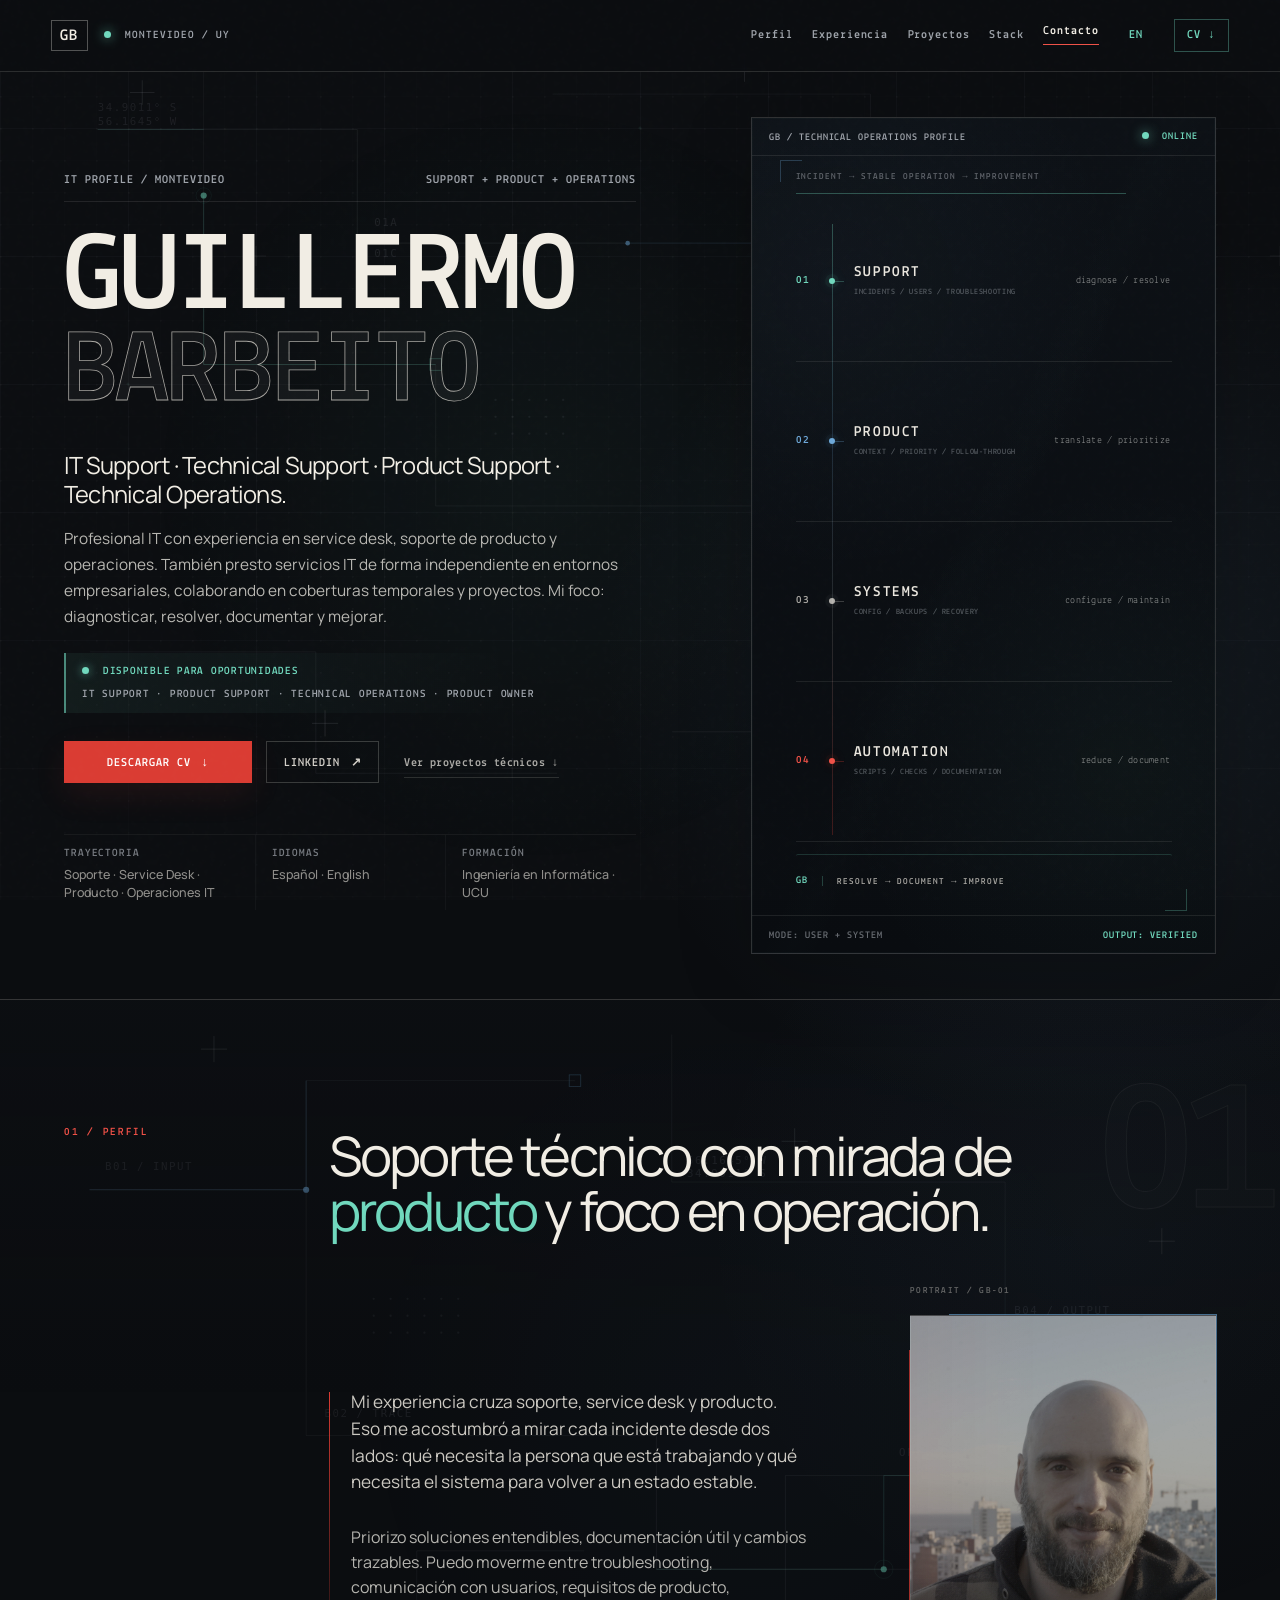
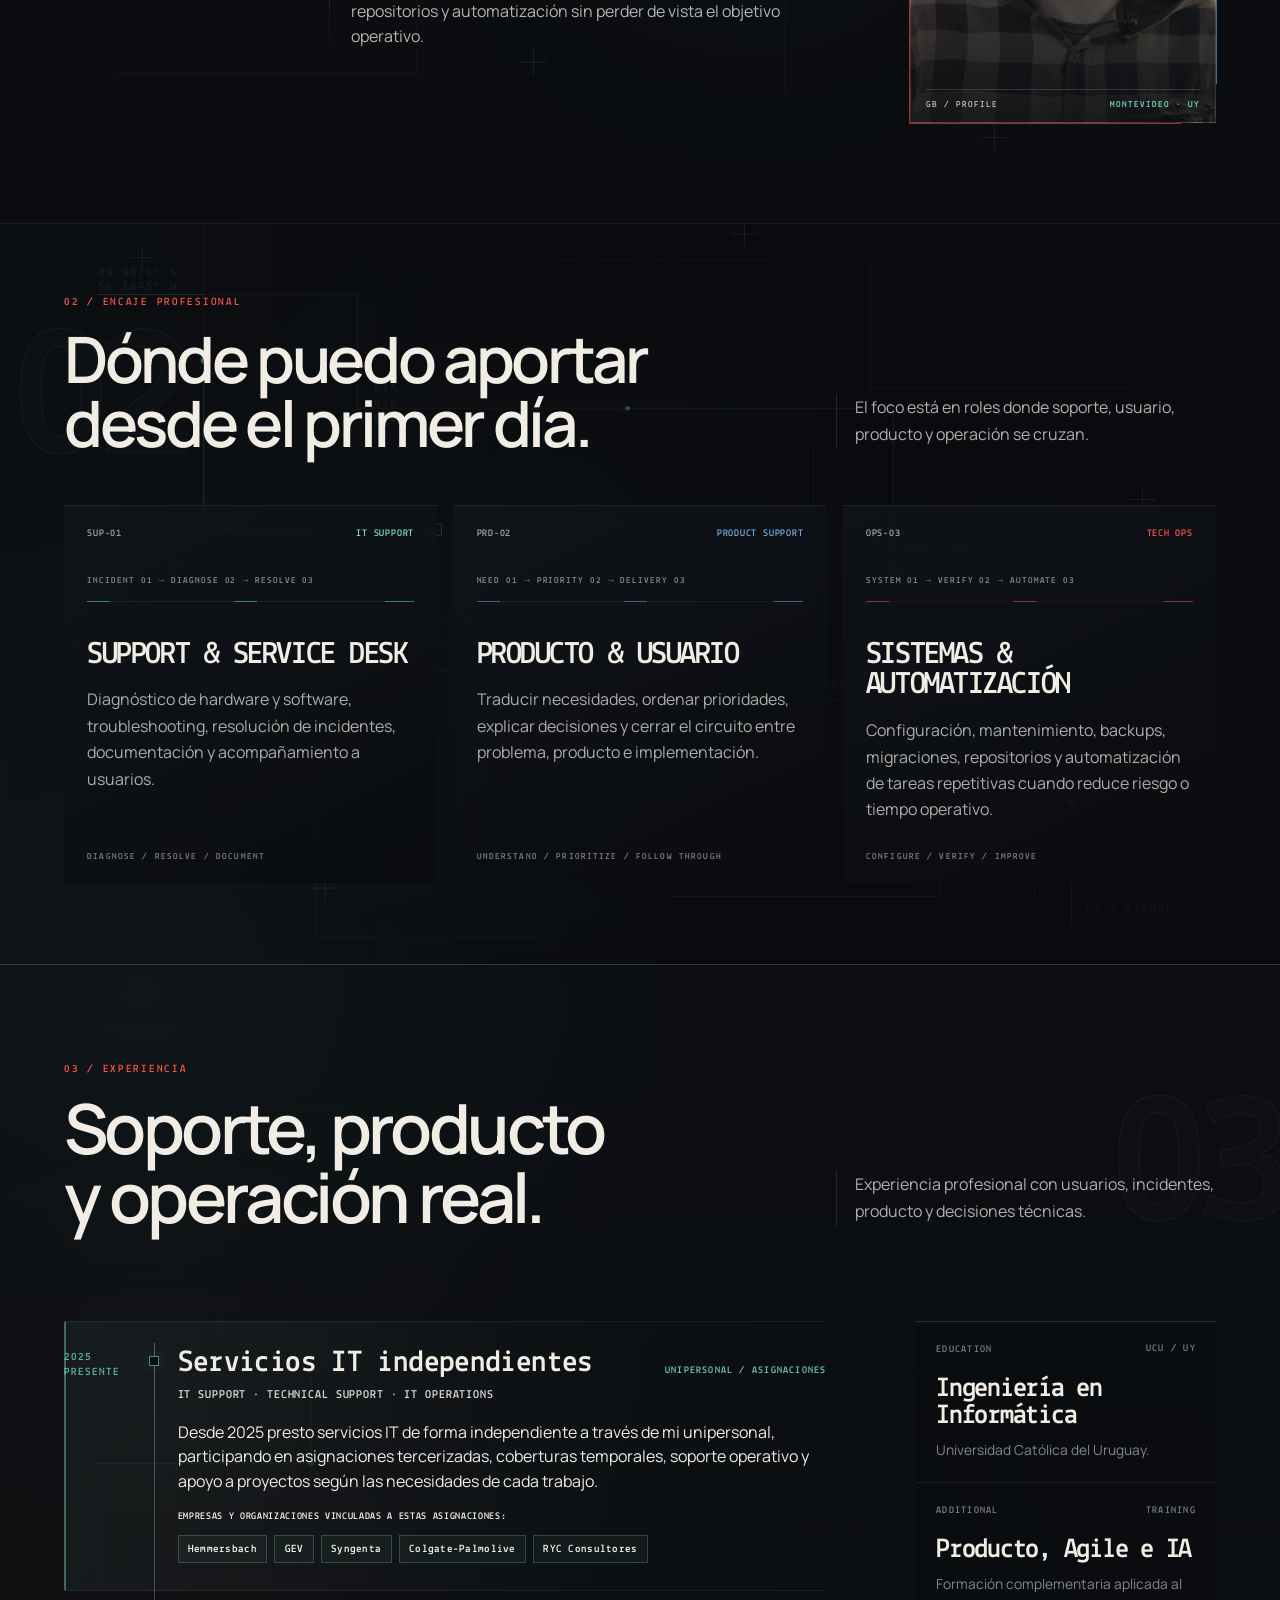
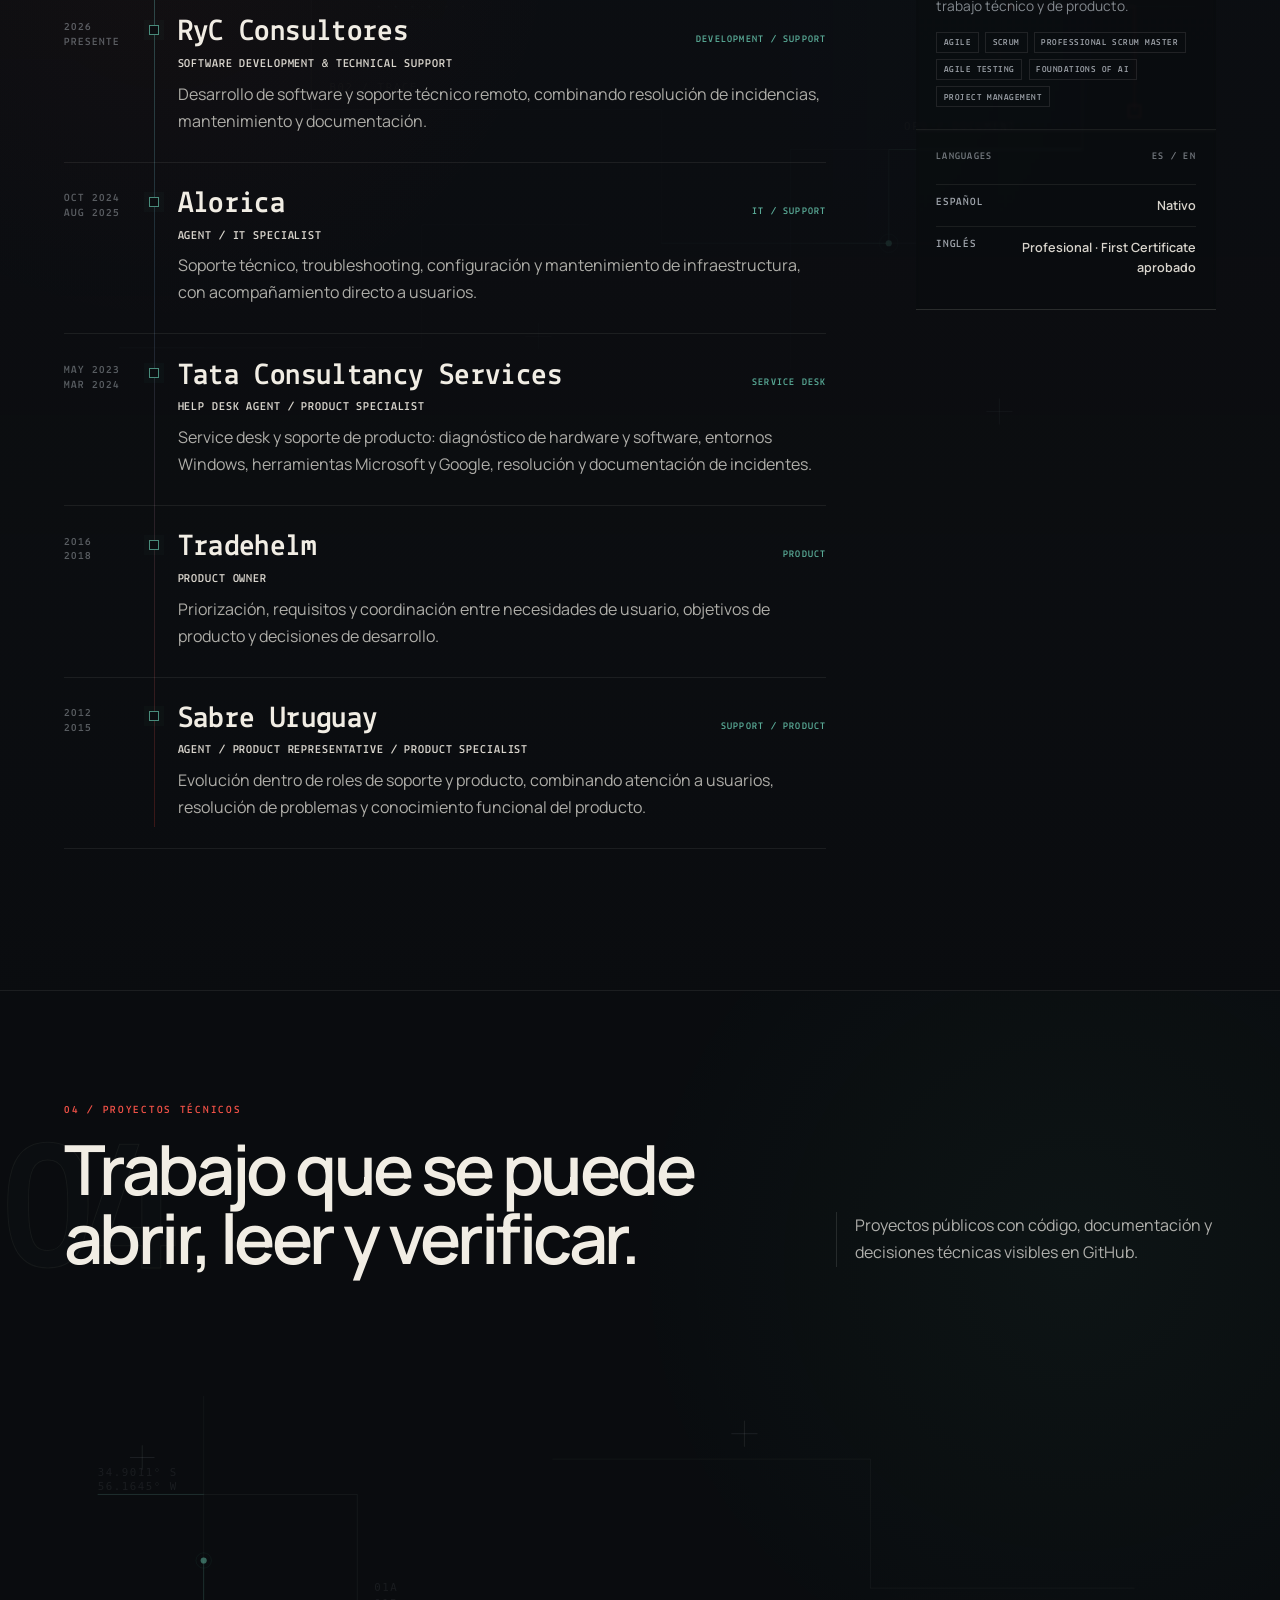
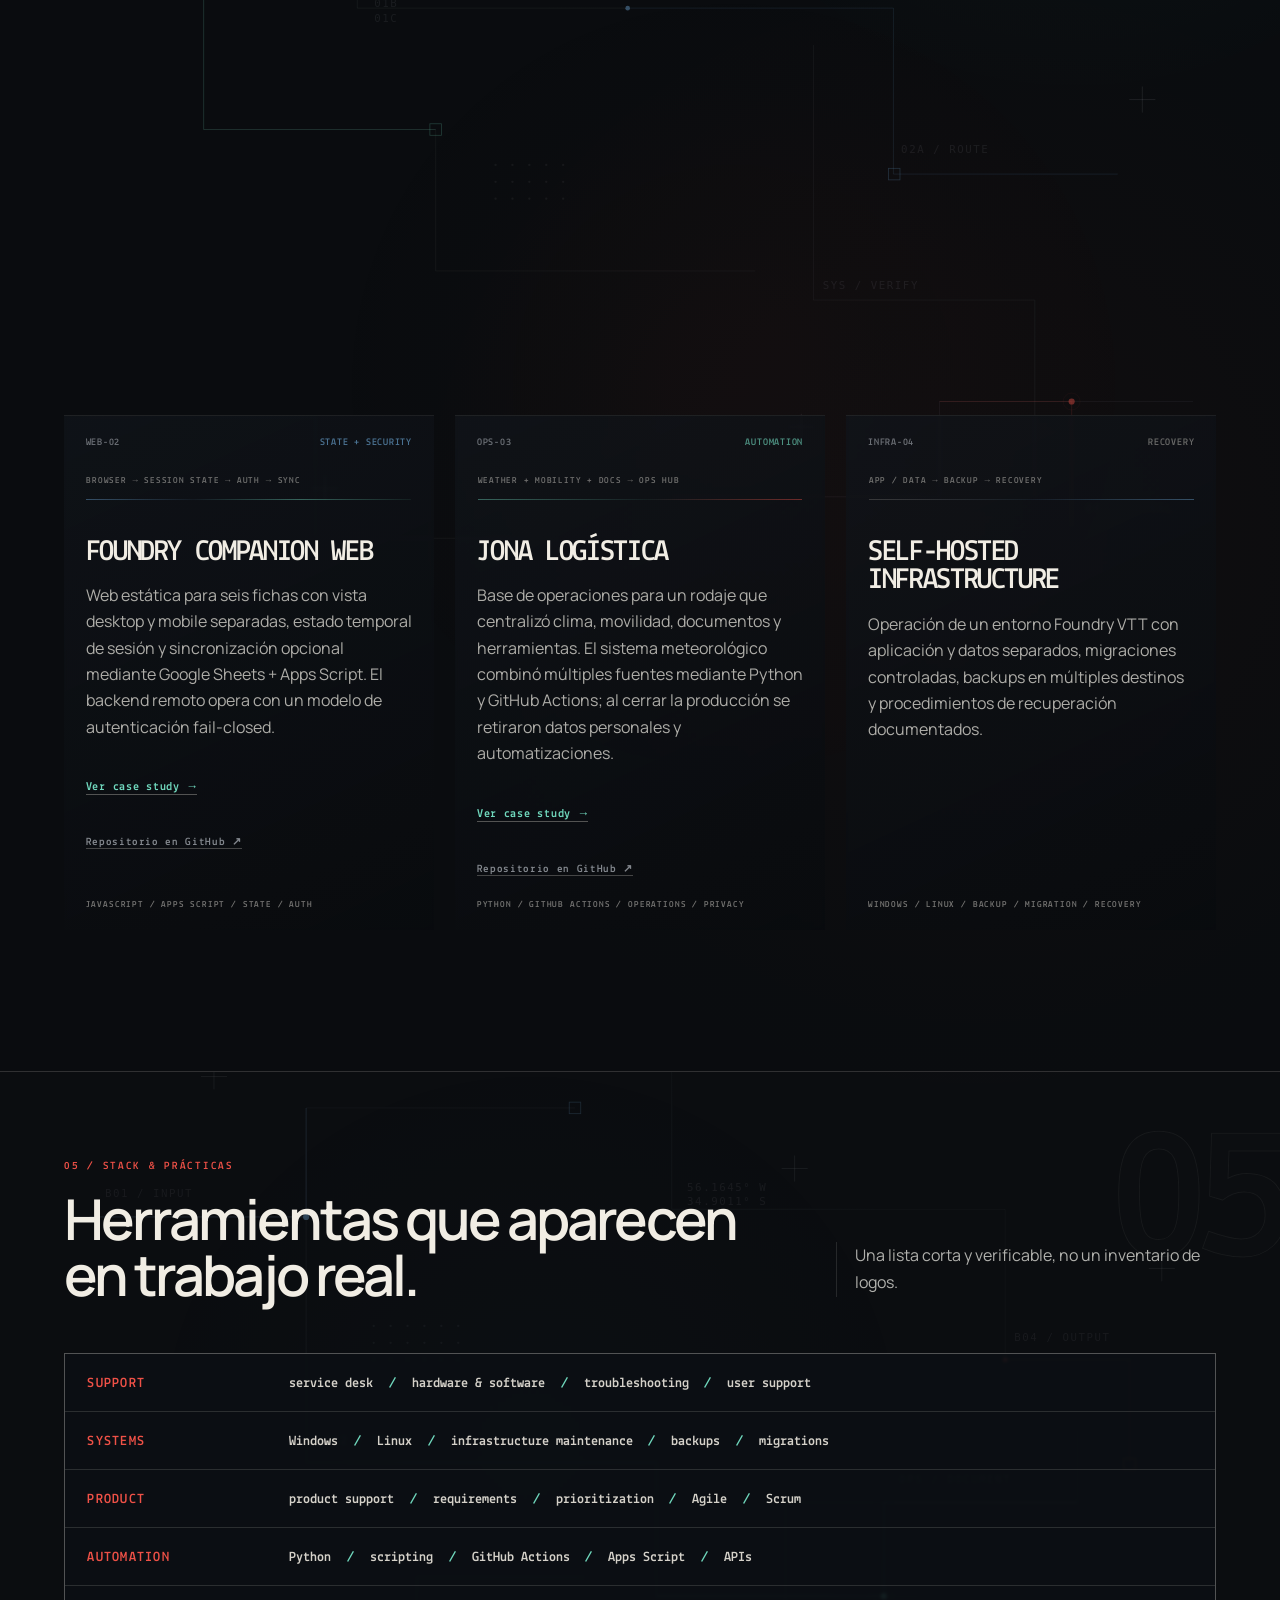
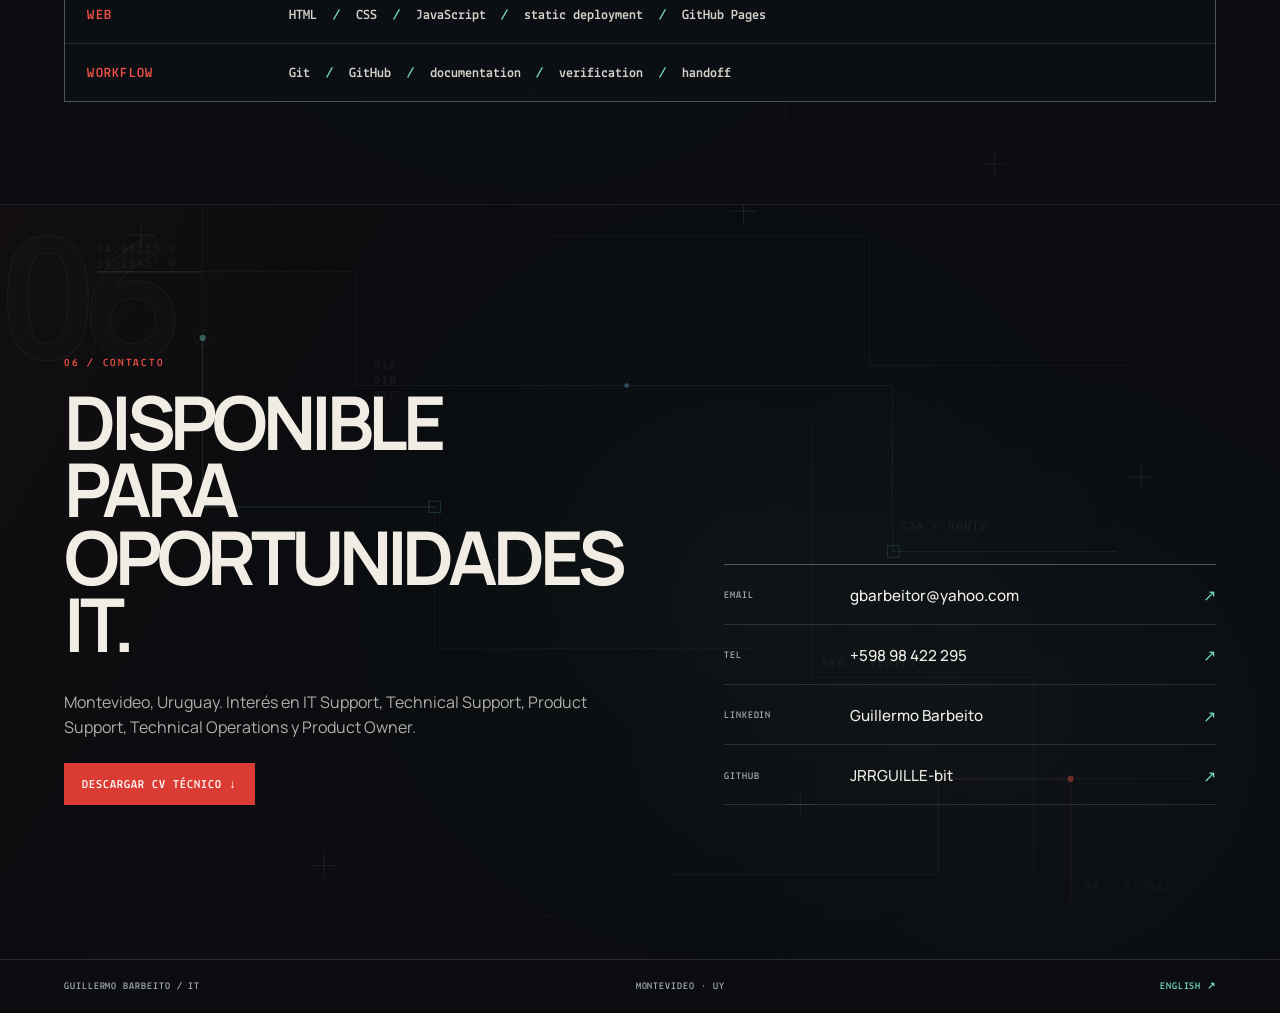
==== commit 65ef219c: "Send IT pageviews explicitly to GoatCounter" ====
--- a/index.html
+++ b/index.html
@@ -459,12 +459,13 @@
 
   <script src="script.js"></script>
   <script>
-    window.goatcounter = {
-      path: function () {
-        return '/it' + (window.location.pathname || '/') + window.location.search;
-      }
-    };
+    window.goatcounter = { no_onload: true };
   </script>
-  <script data-goatcounter="https://jrrguille.goatcounter.com/count" async src="//gc.zgo.at/count.js"></script>
+  <script
+    data-goatcounter="https://jrrguille.goatcounter.com/count"
+    async
+    src="//gc.zgo.at/count.js"
+    onload="window.goatcounter.count({path: '/it' + (window.location.pathname || '/') + window.location.search}); window.goatcounter.bind_events();"
+  ></script>
 </body>
 </html>
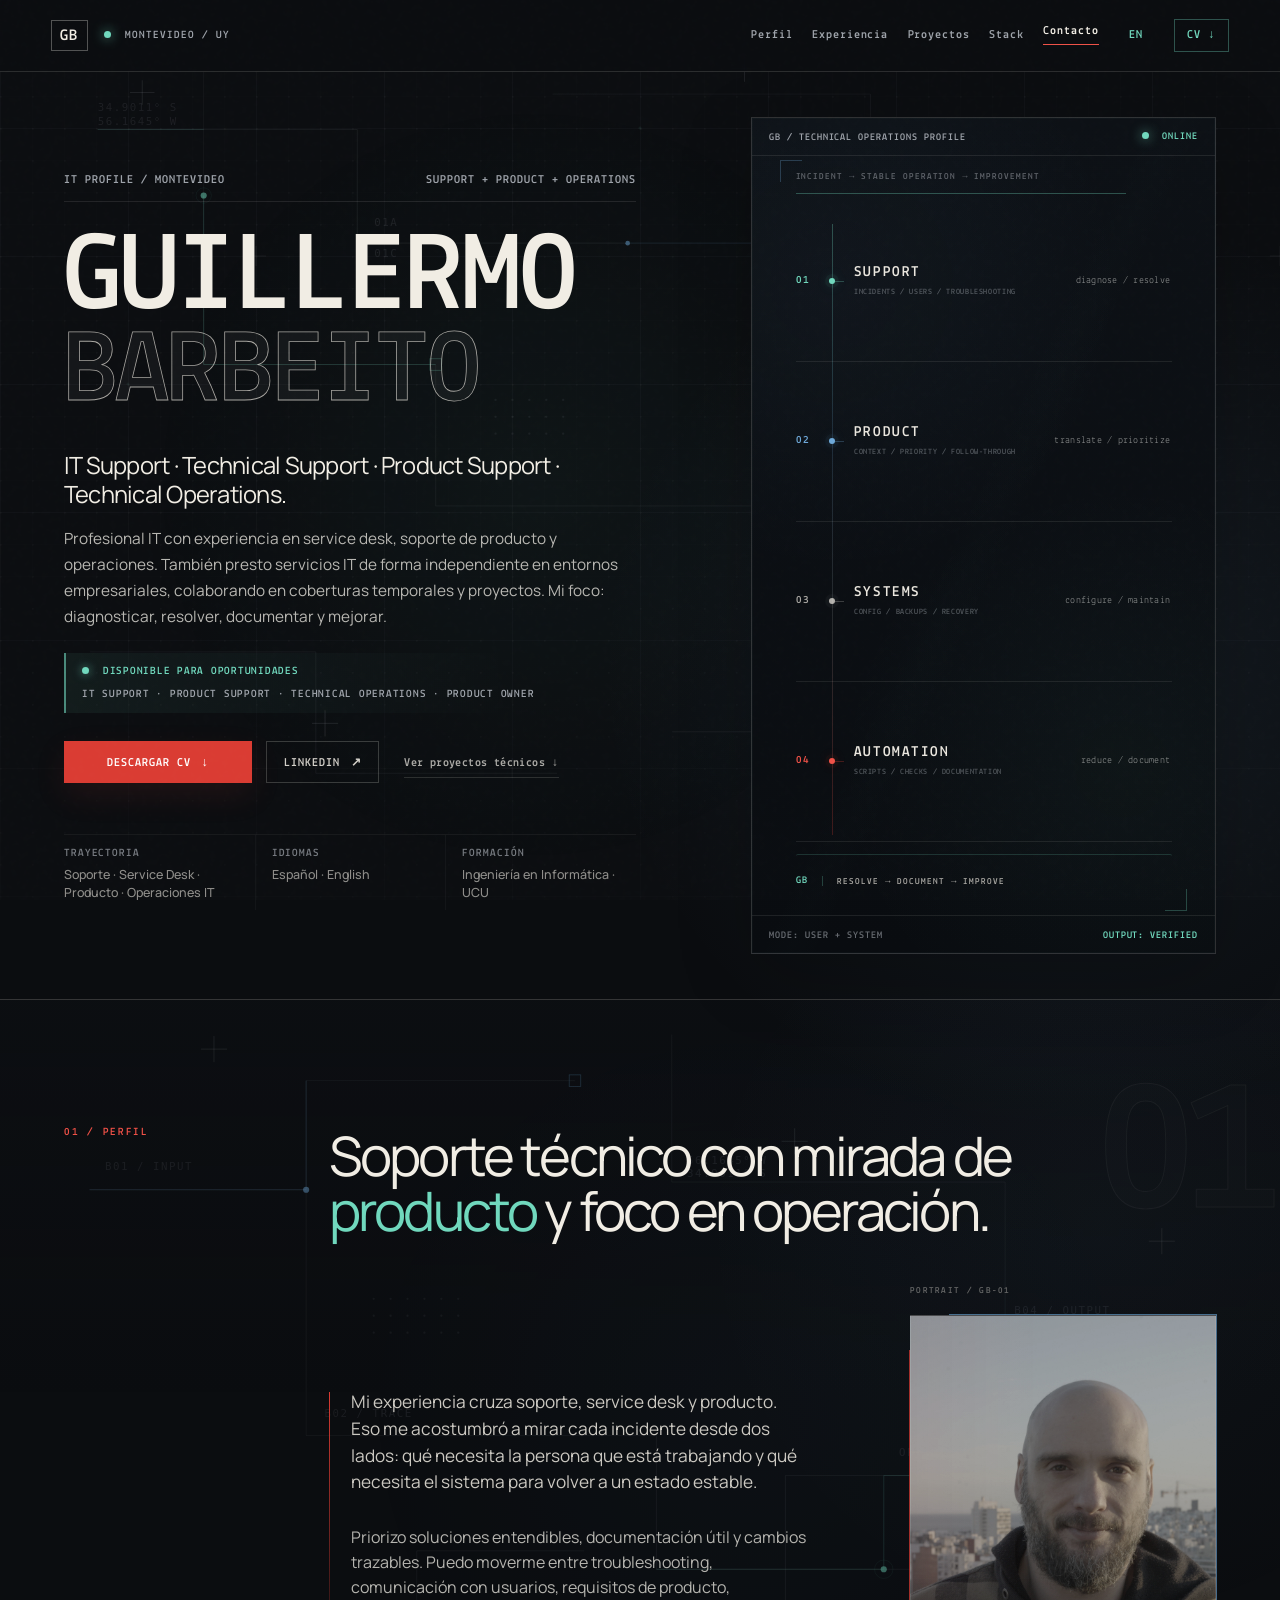
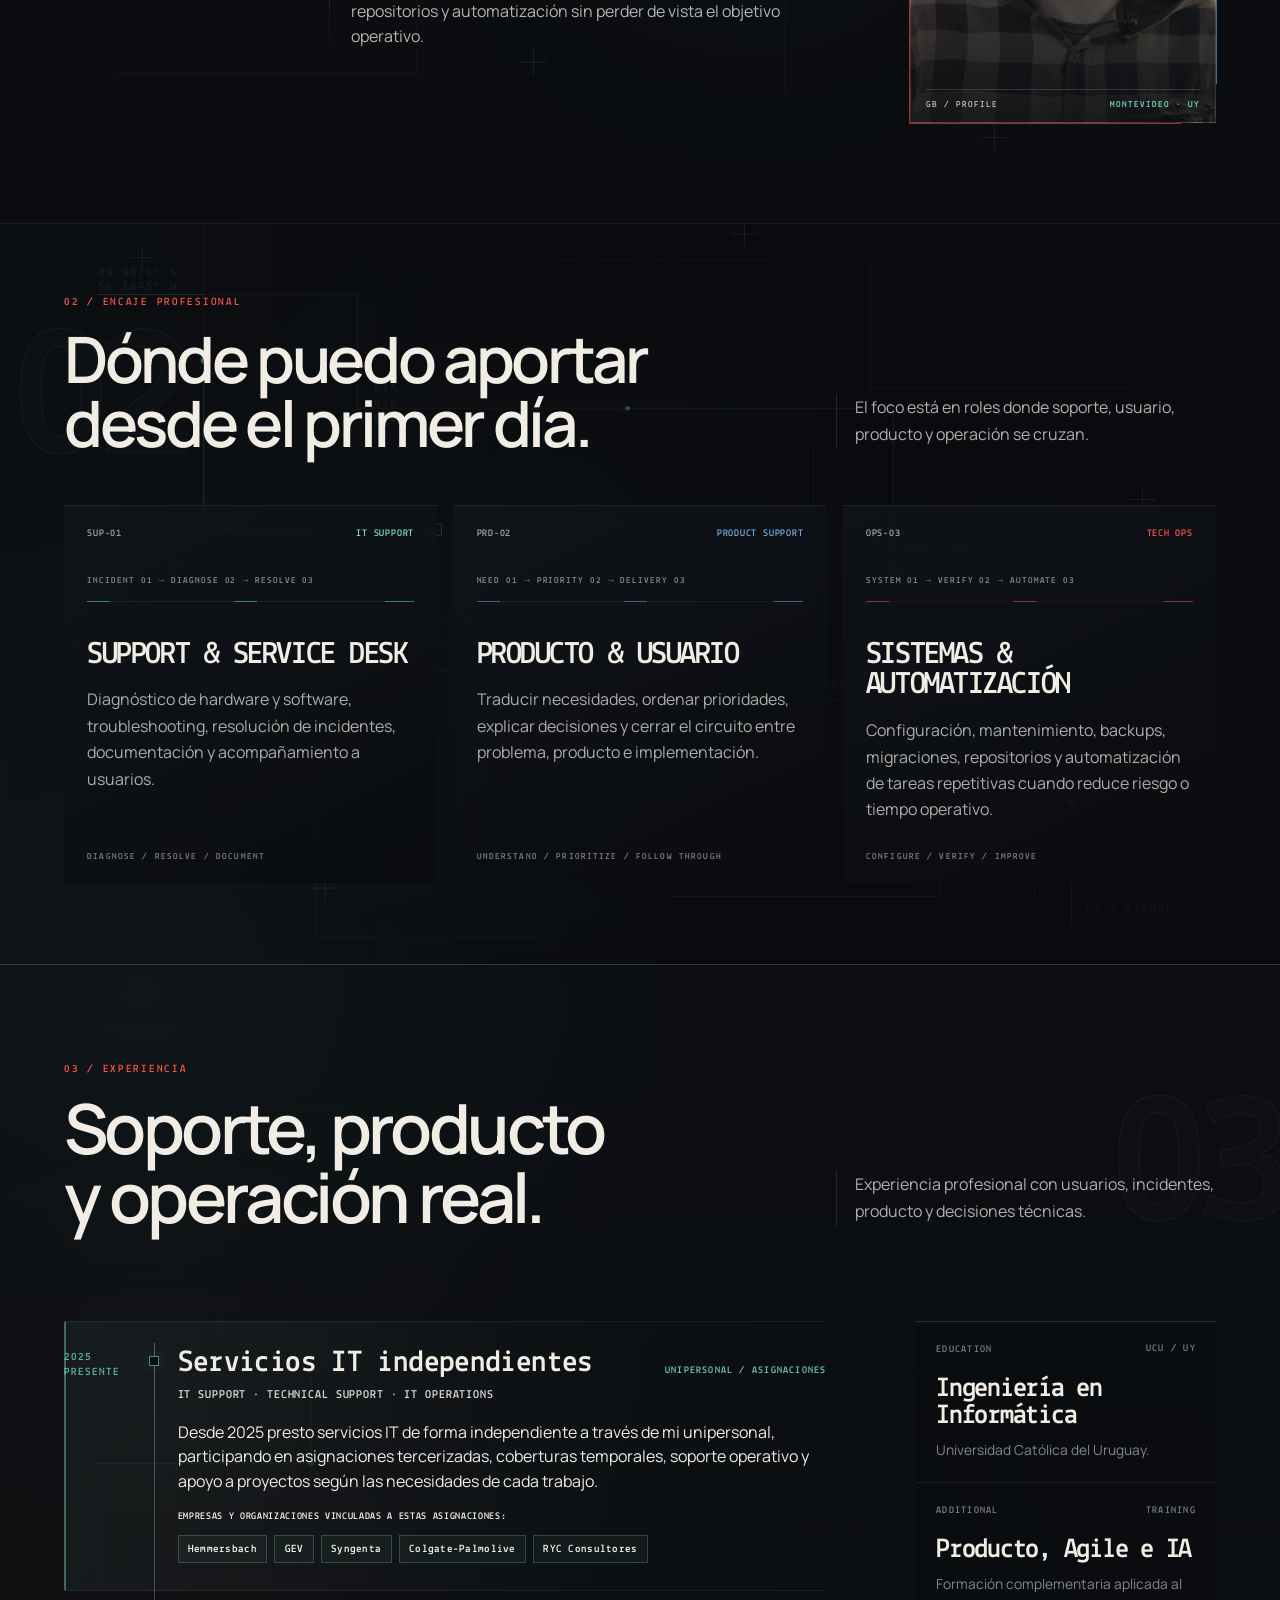
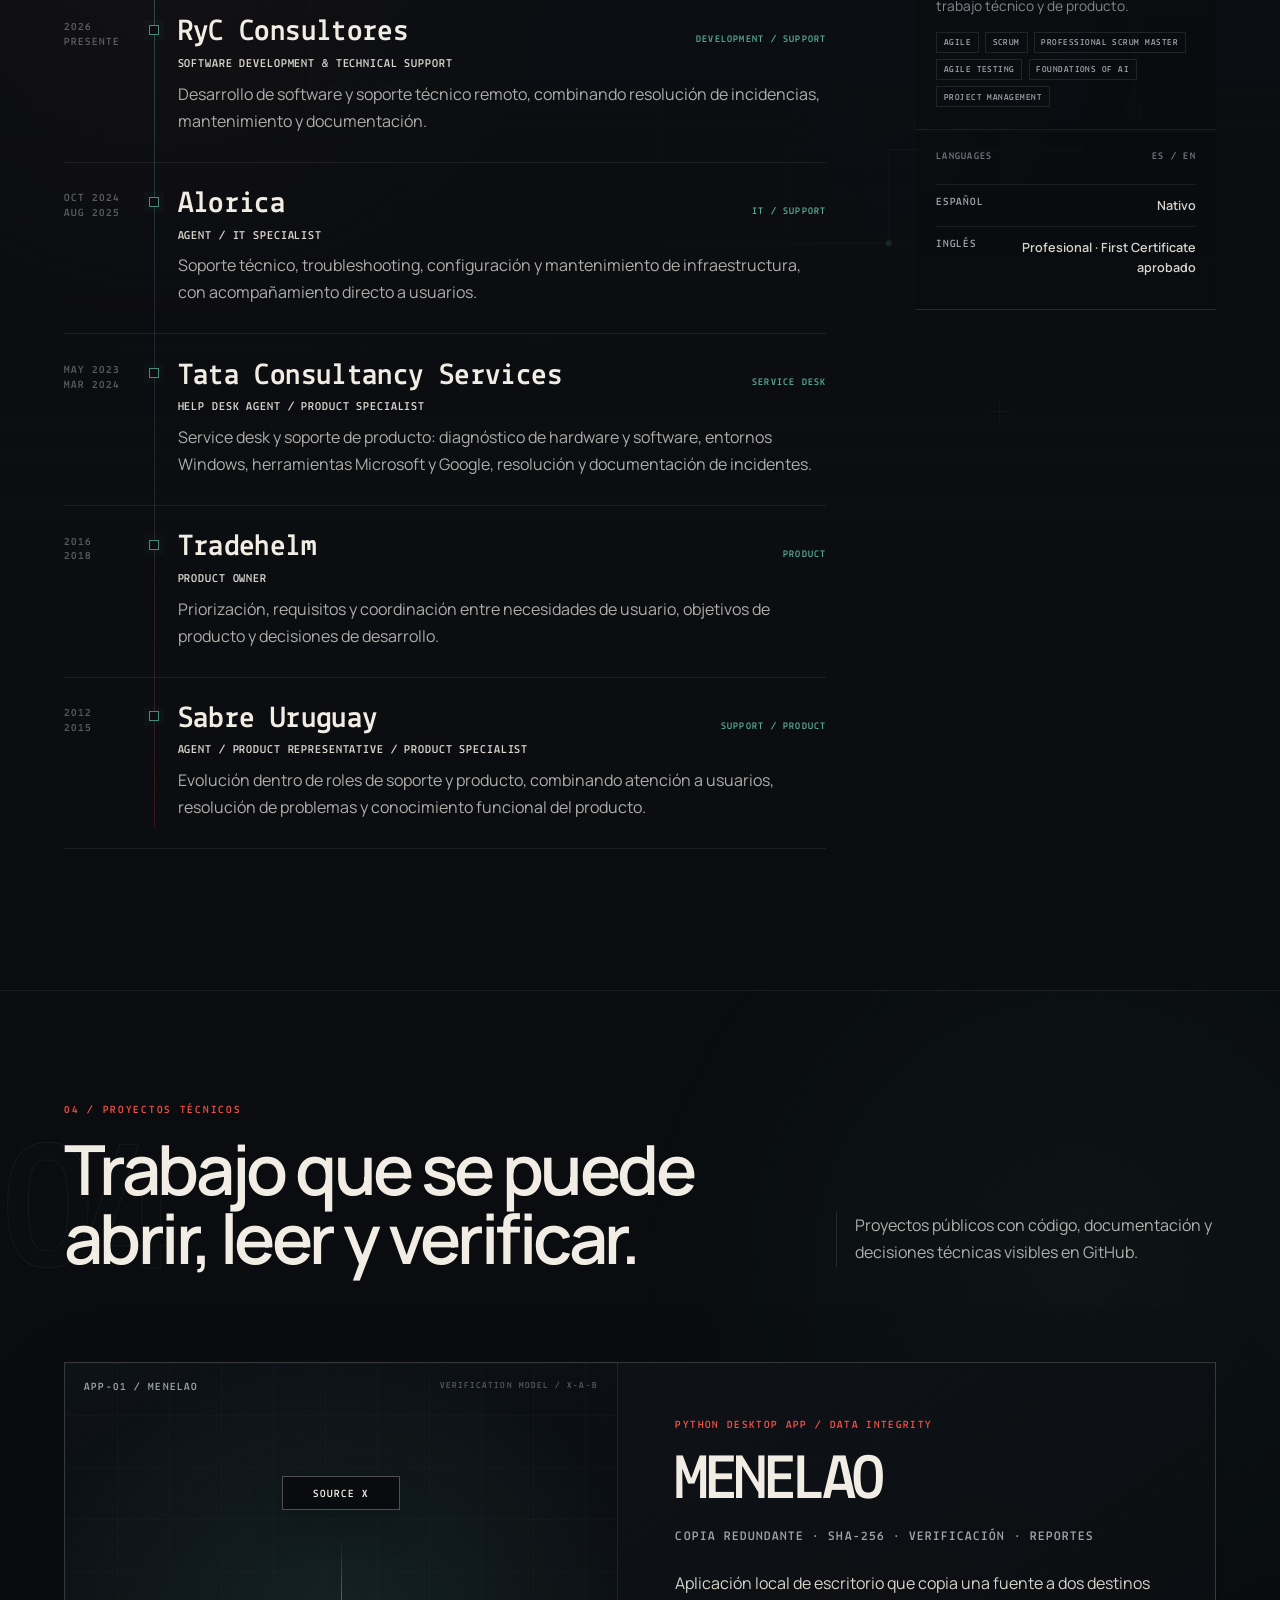
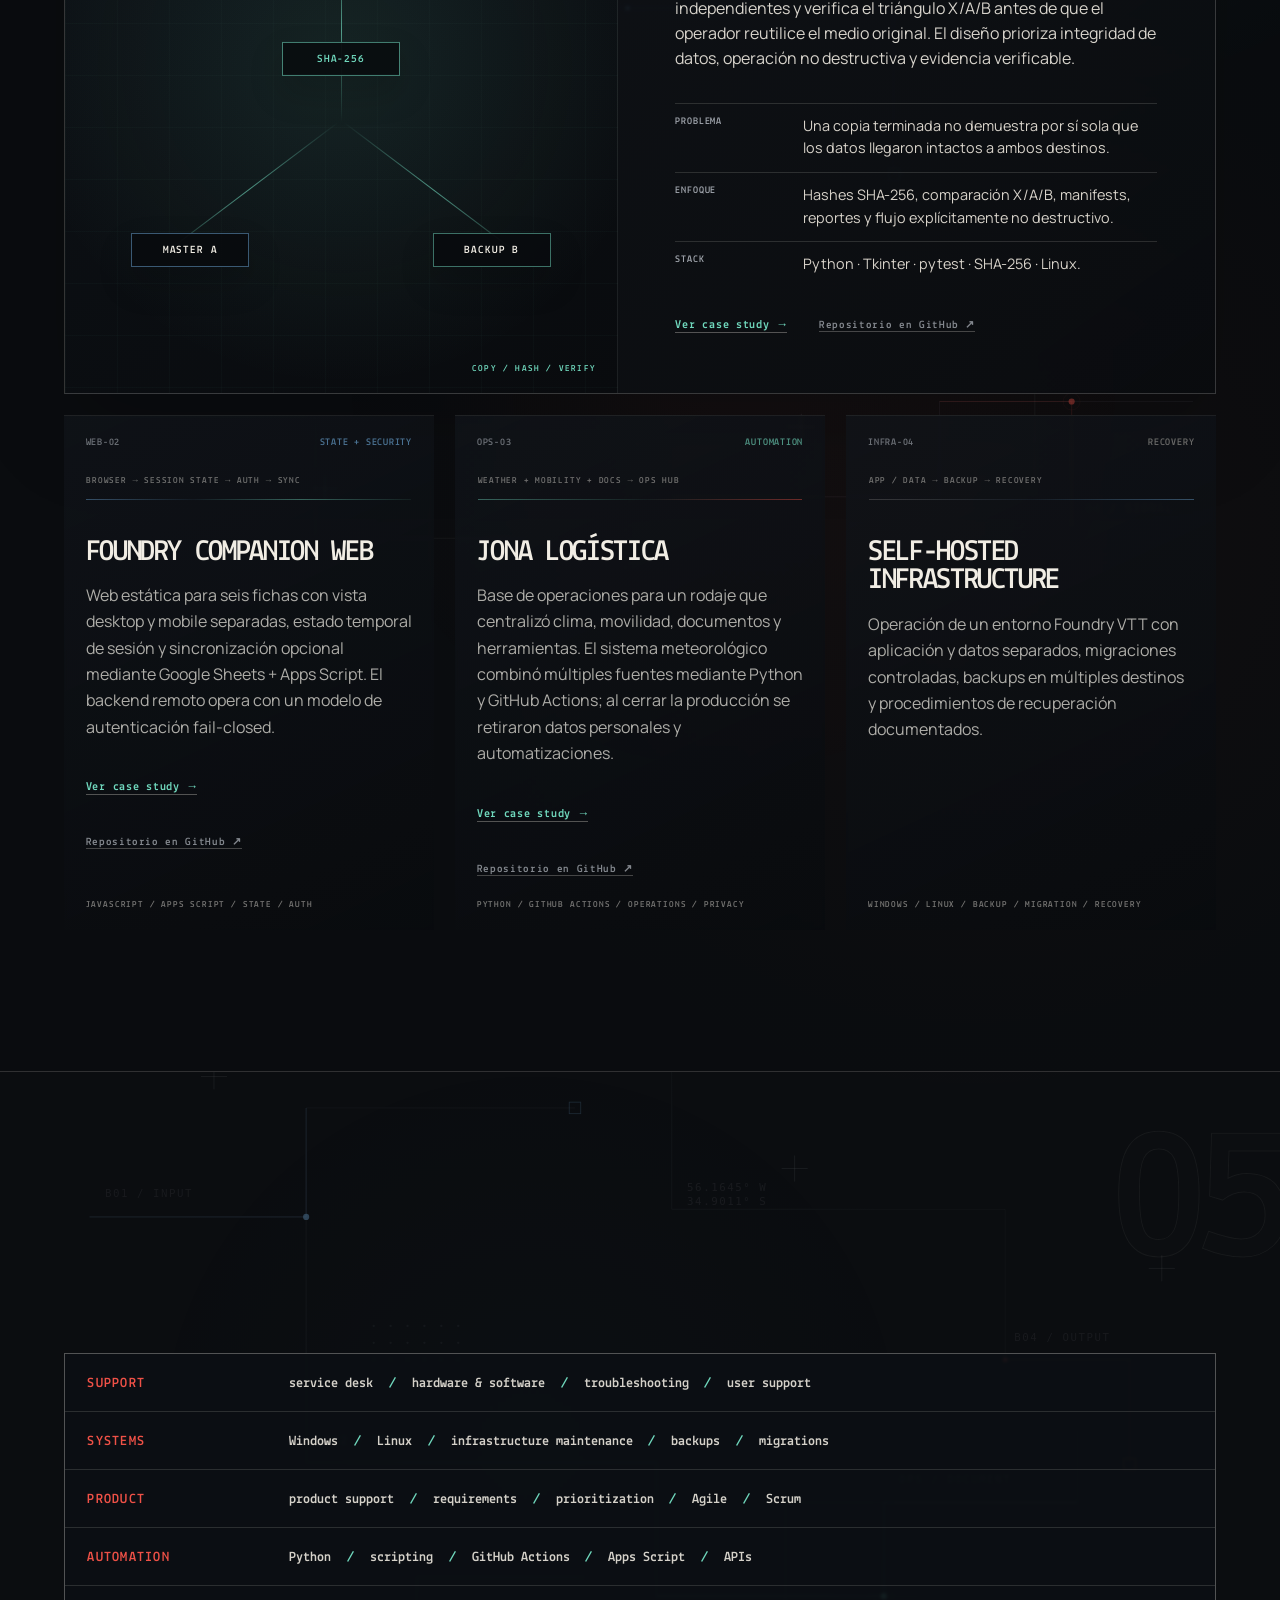
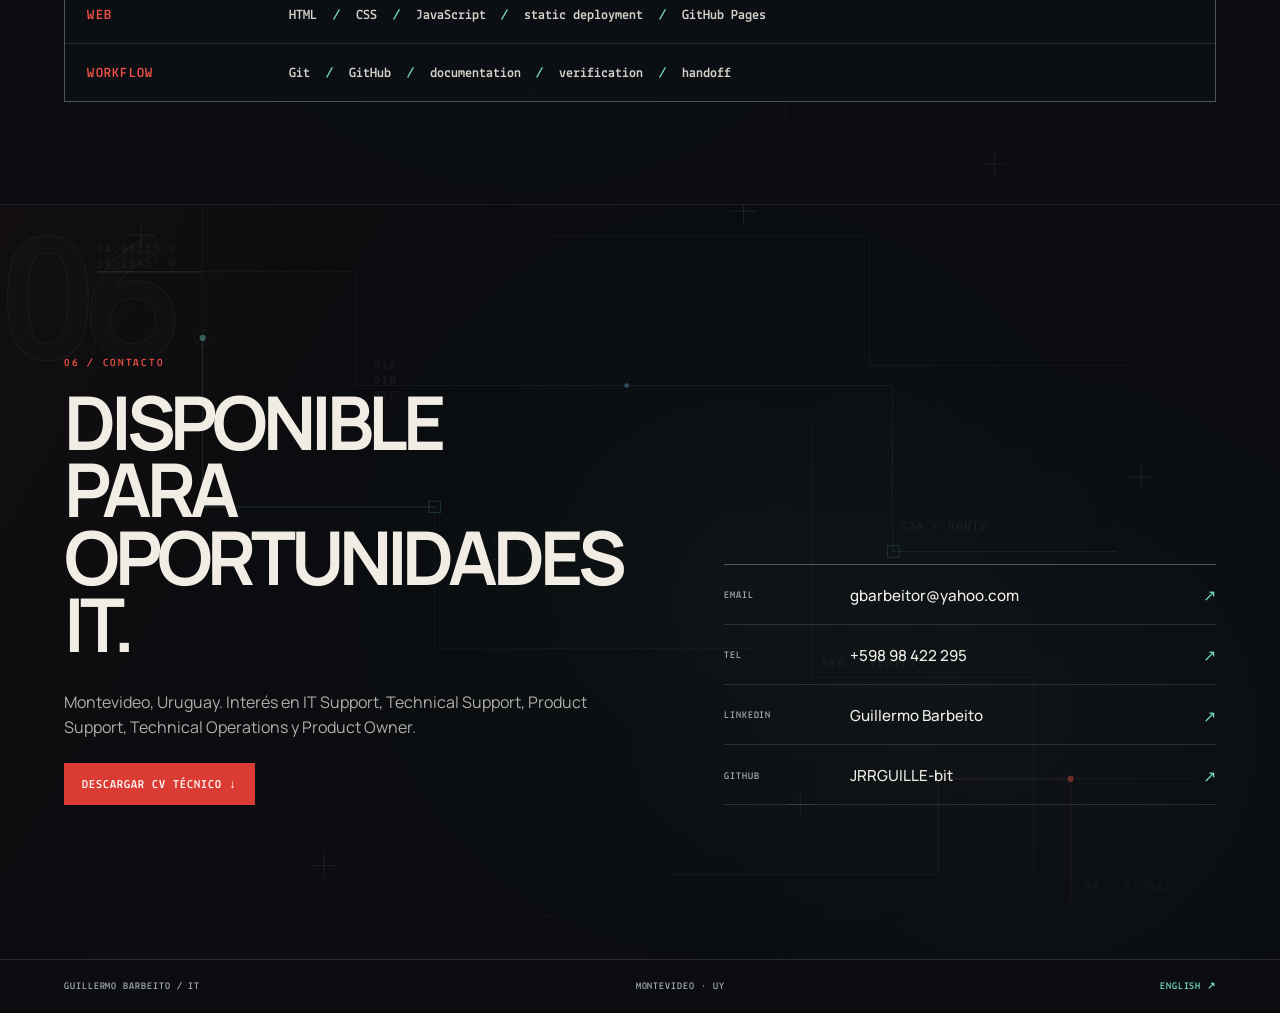
==== commit 8adadbd7: "Use explicit per-page GoatCounter paths for IT" ====
--- a/index.html
+++ b/index.html
@@ -458,14 +458,11 @@
   </footer>
 
   <script src="script.js"></script>
-  <script>
-    window.goatcounter = { no_onload: true };
-  </script>
   <script
     data-goatcounter="https://jrrguille.goatcounter.com/count"
+    data-goatcounter-settings='{"path":"/it/guillermo-barbeito-it/"}'
     async
     src="//gc.zgo.at/count.js"
-    onload="window.goatcounter.count({path: '/it' + (window.location.pathname || '/') + window.location.search}); window.goatcounter.bind_events();"
   ></script>
 </body>
 </html>
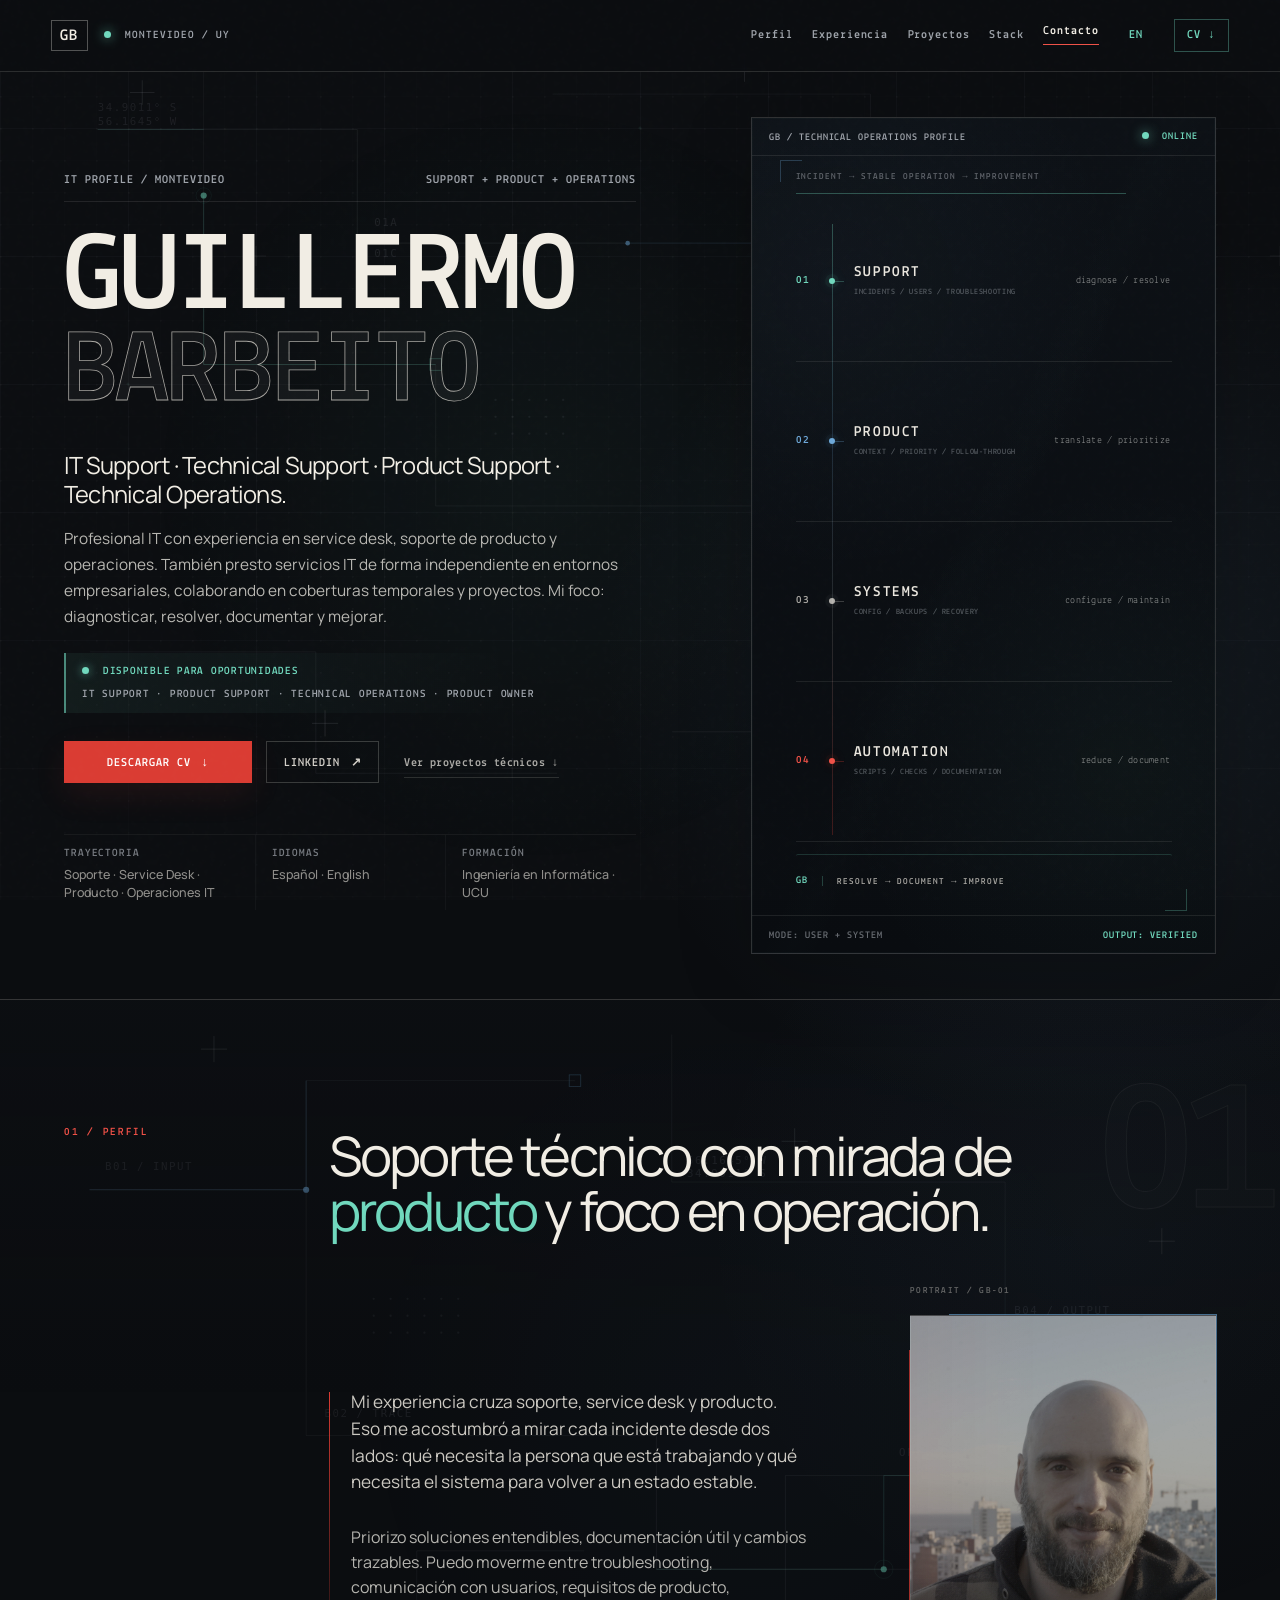
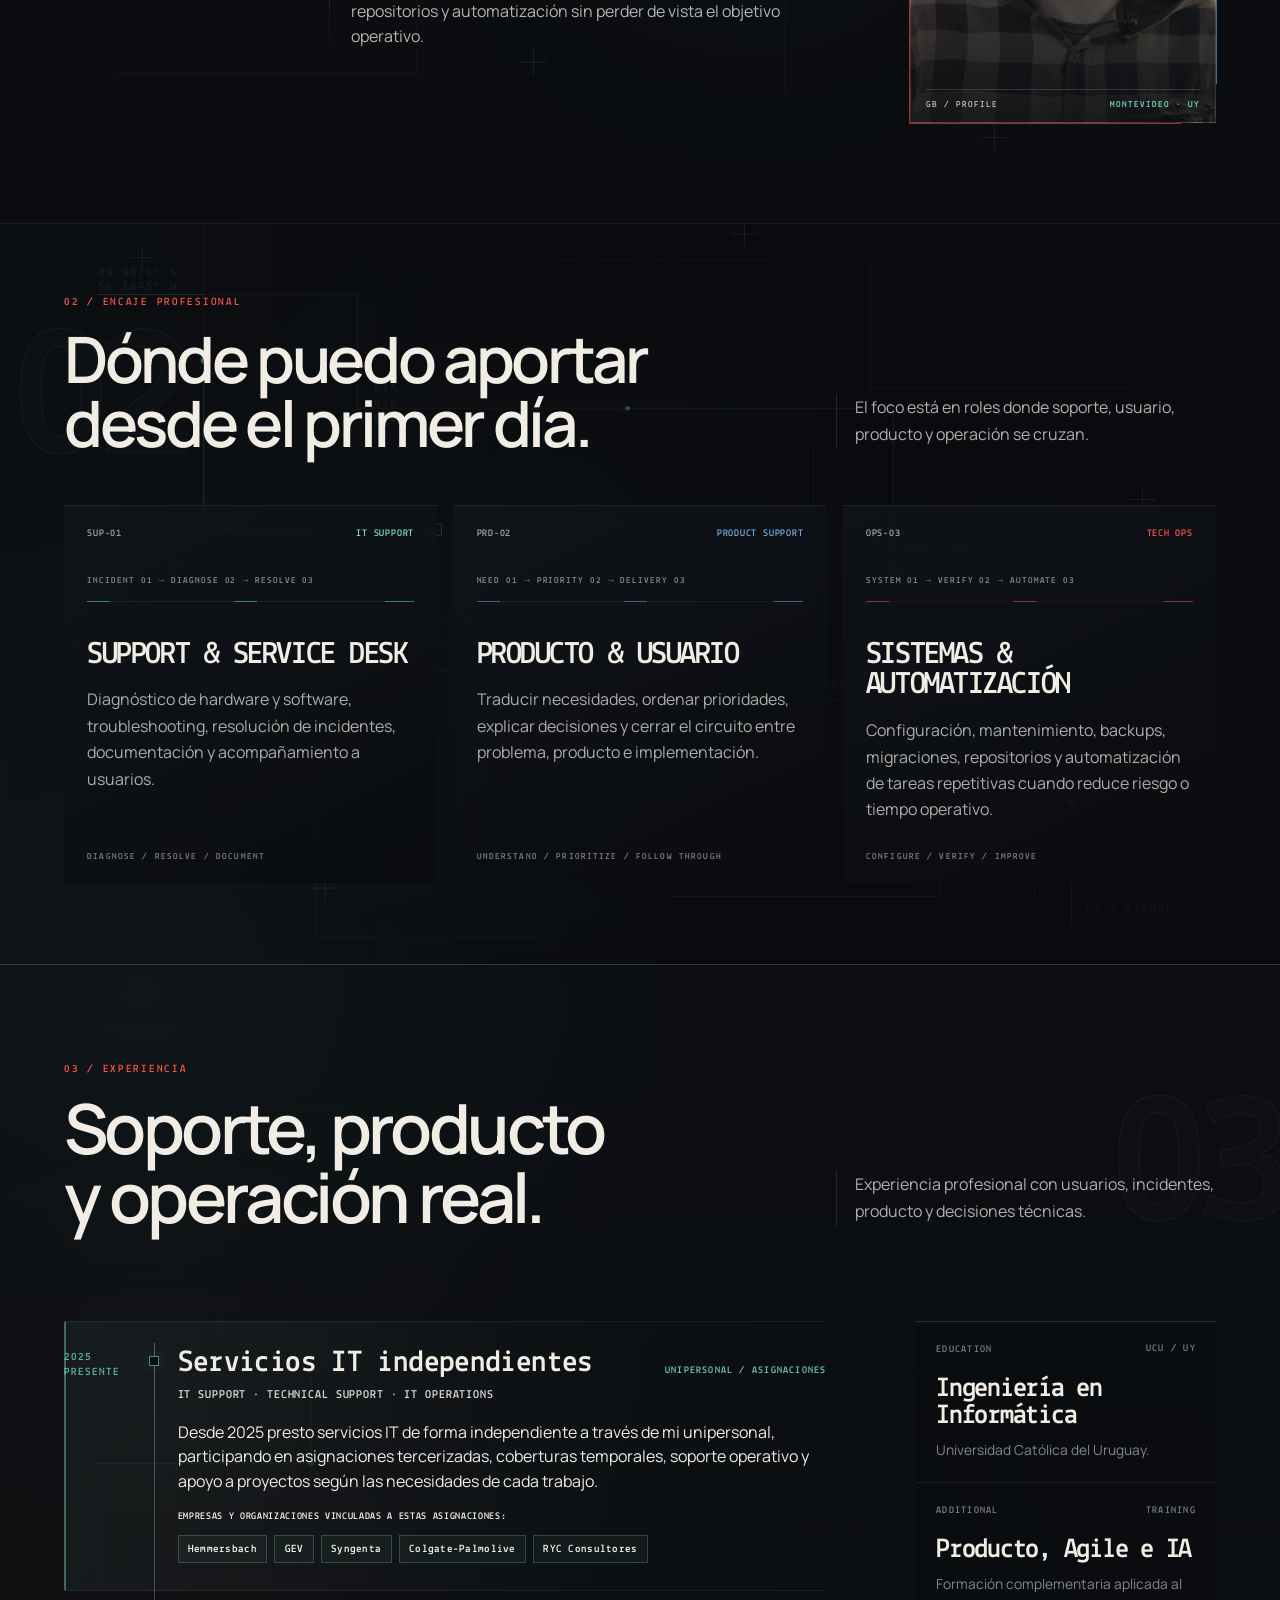
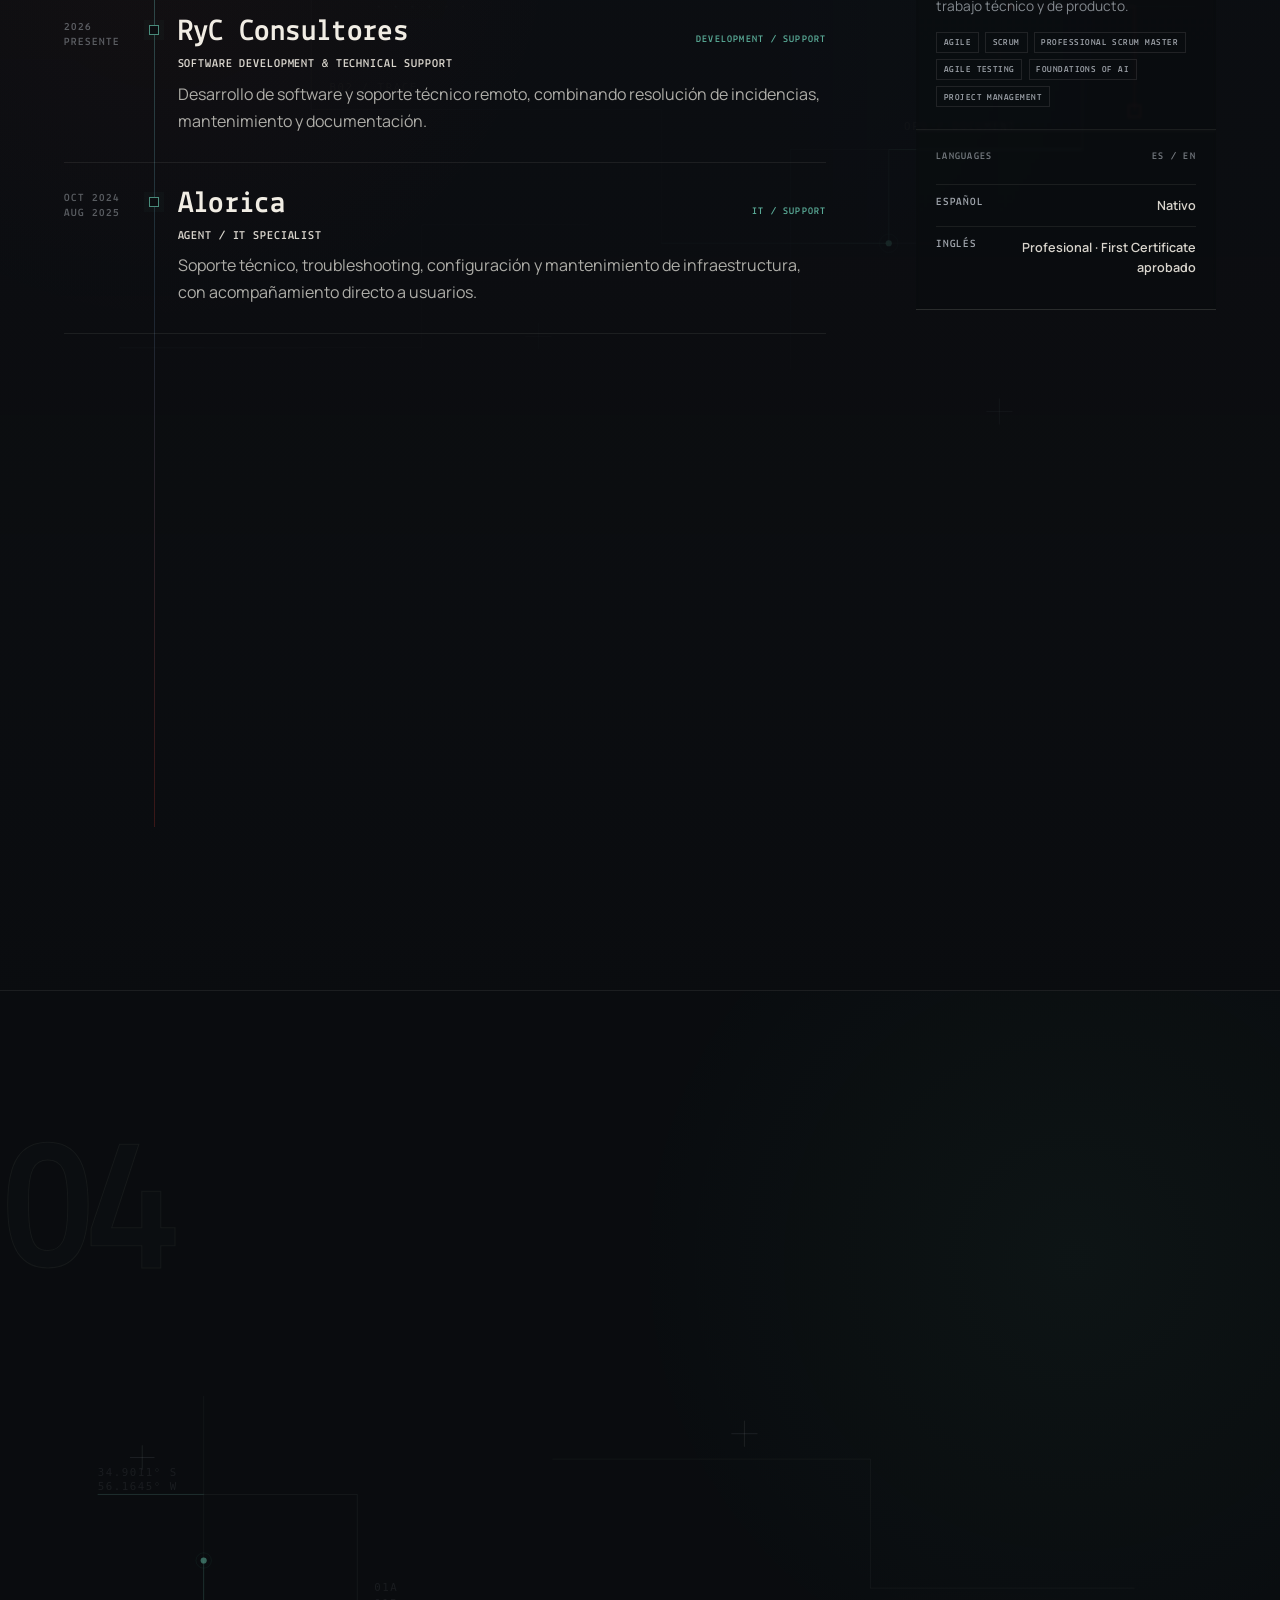
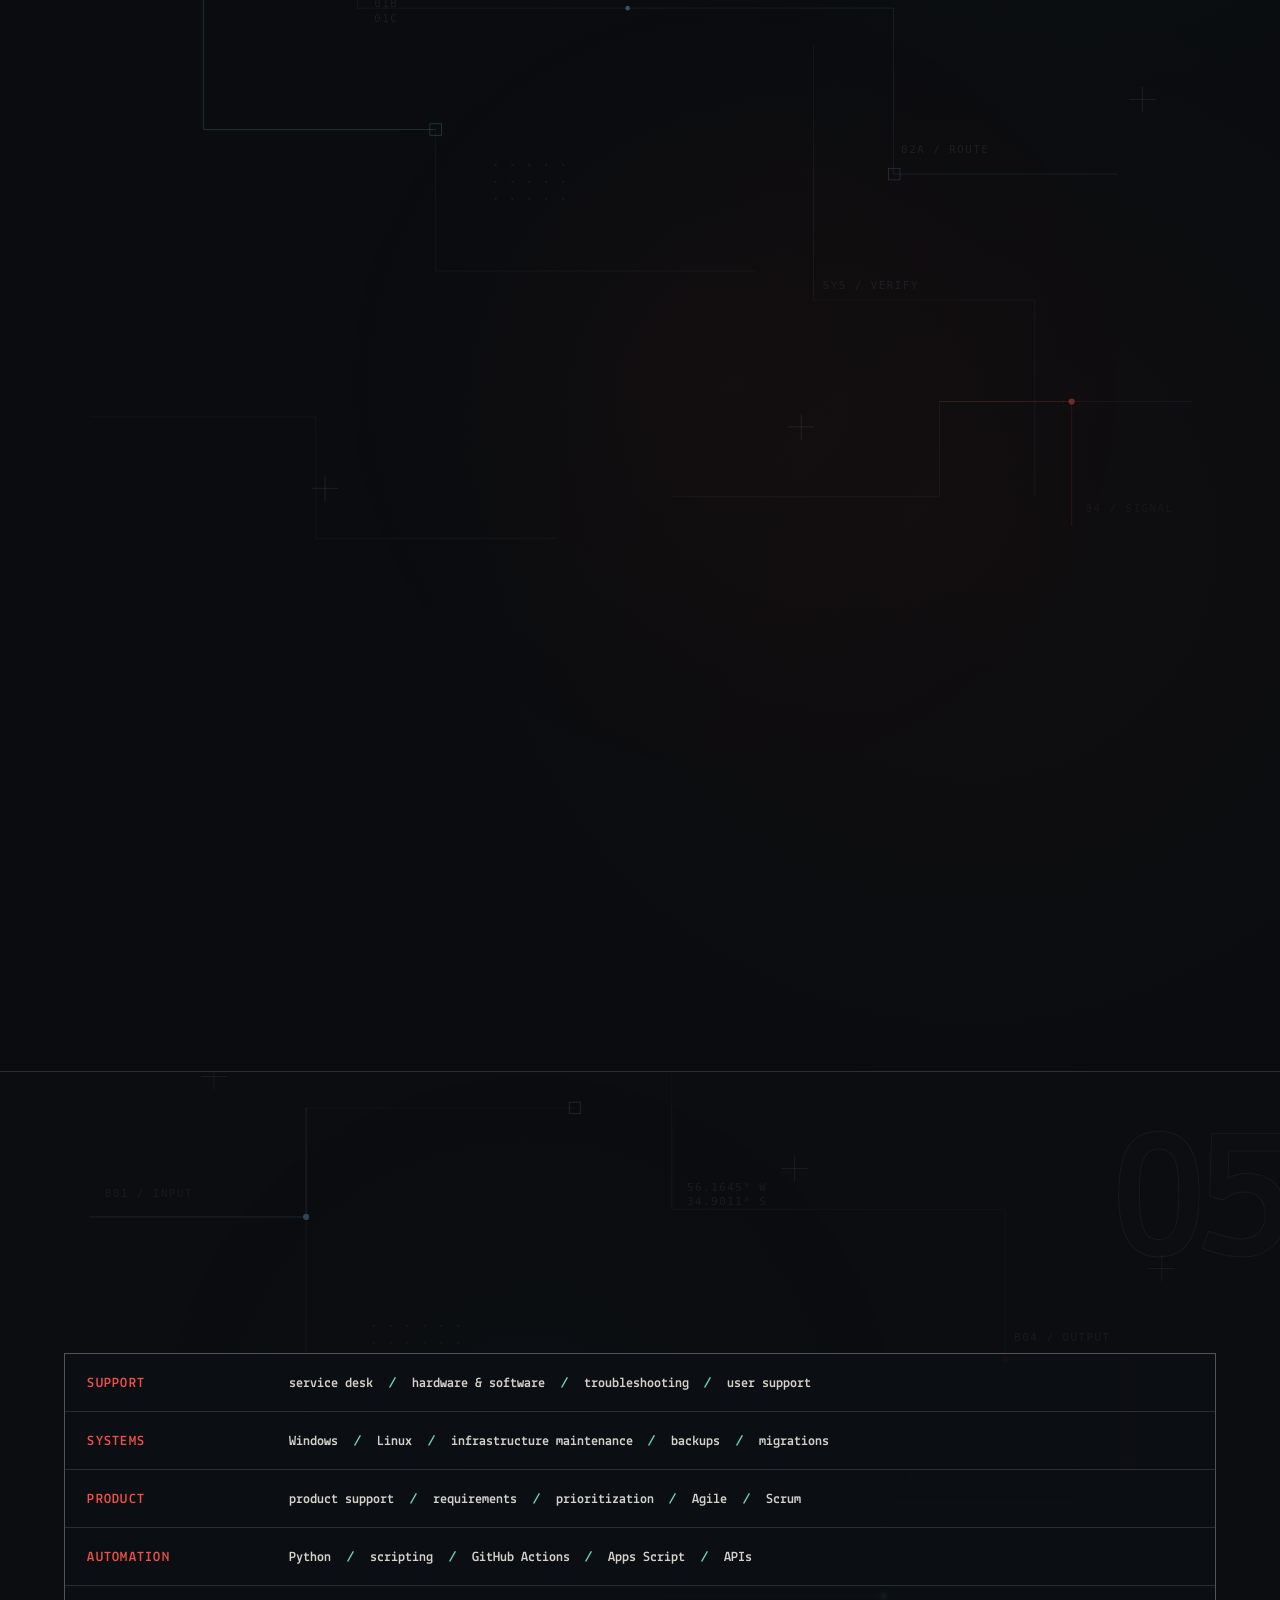
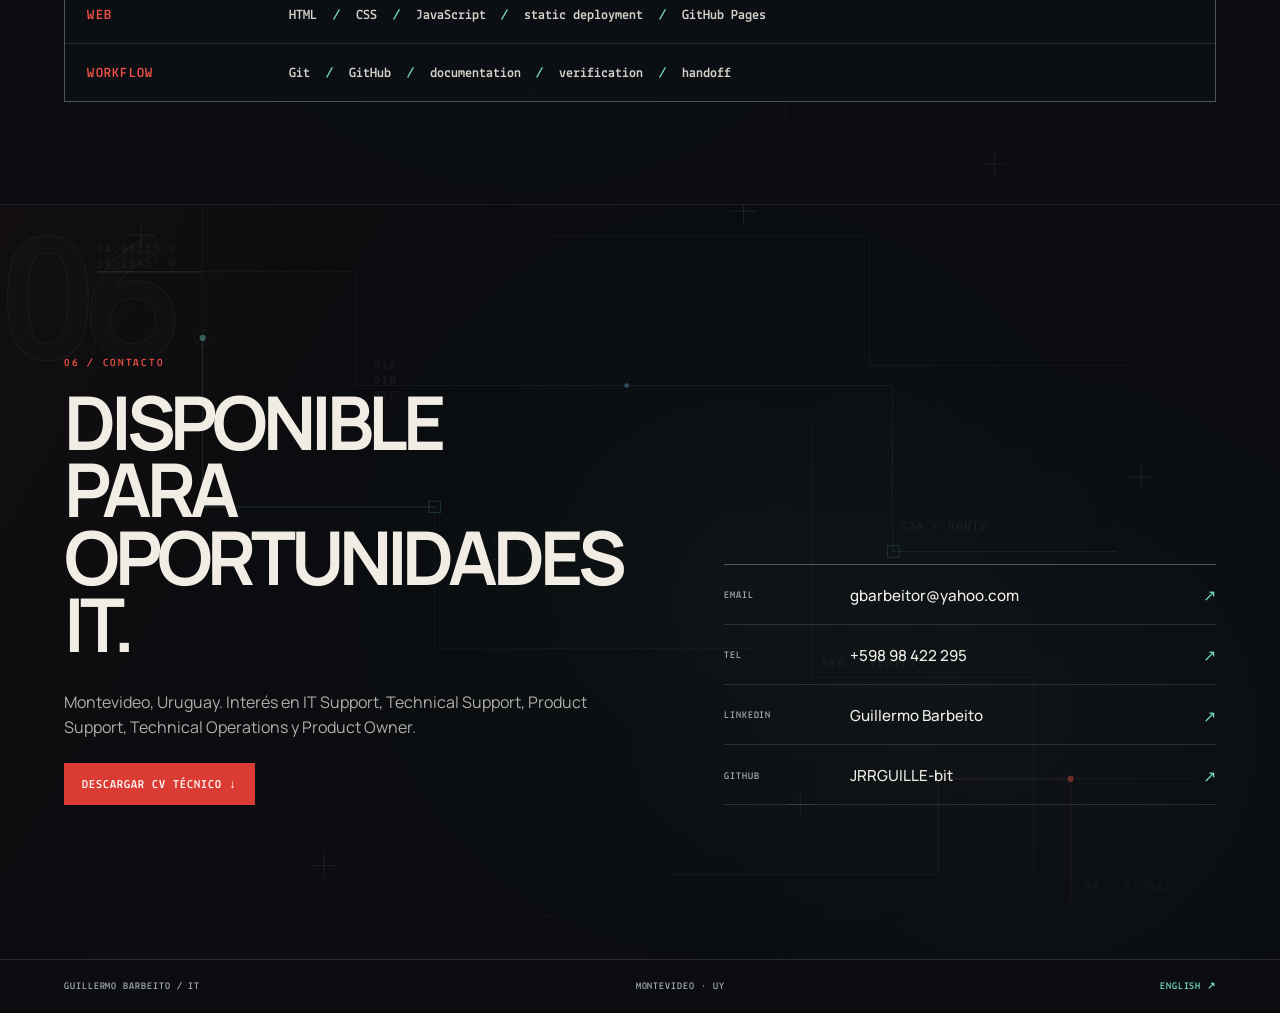
==== commit b908d0a0: "Use GoatCounter canonical paths for IT pages" ====
--- a/index.html
+++ b/index.html
@@ -458,11 +458,6 @@
   </footer>
 
   <script src="script.js"></script>
-  <script
-    data-goatcounter="https://jrrguille.goatcounter.com/count"
-    data-goatcounter-settings='{"path":"/it/guillermo-barbeito-it/"}'
-    async
-    src="//gc.zgo.at/count.js"
-  ></script>
+  <script data-goatcounter="https://jrrguille.goatcounter.com/count" async src="//gc.zgo.at/count.js"></script>
 </body>
 </html>
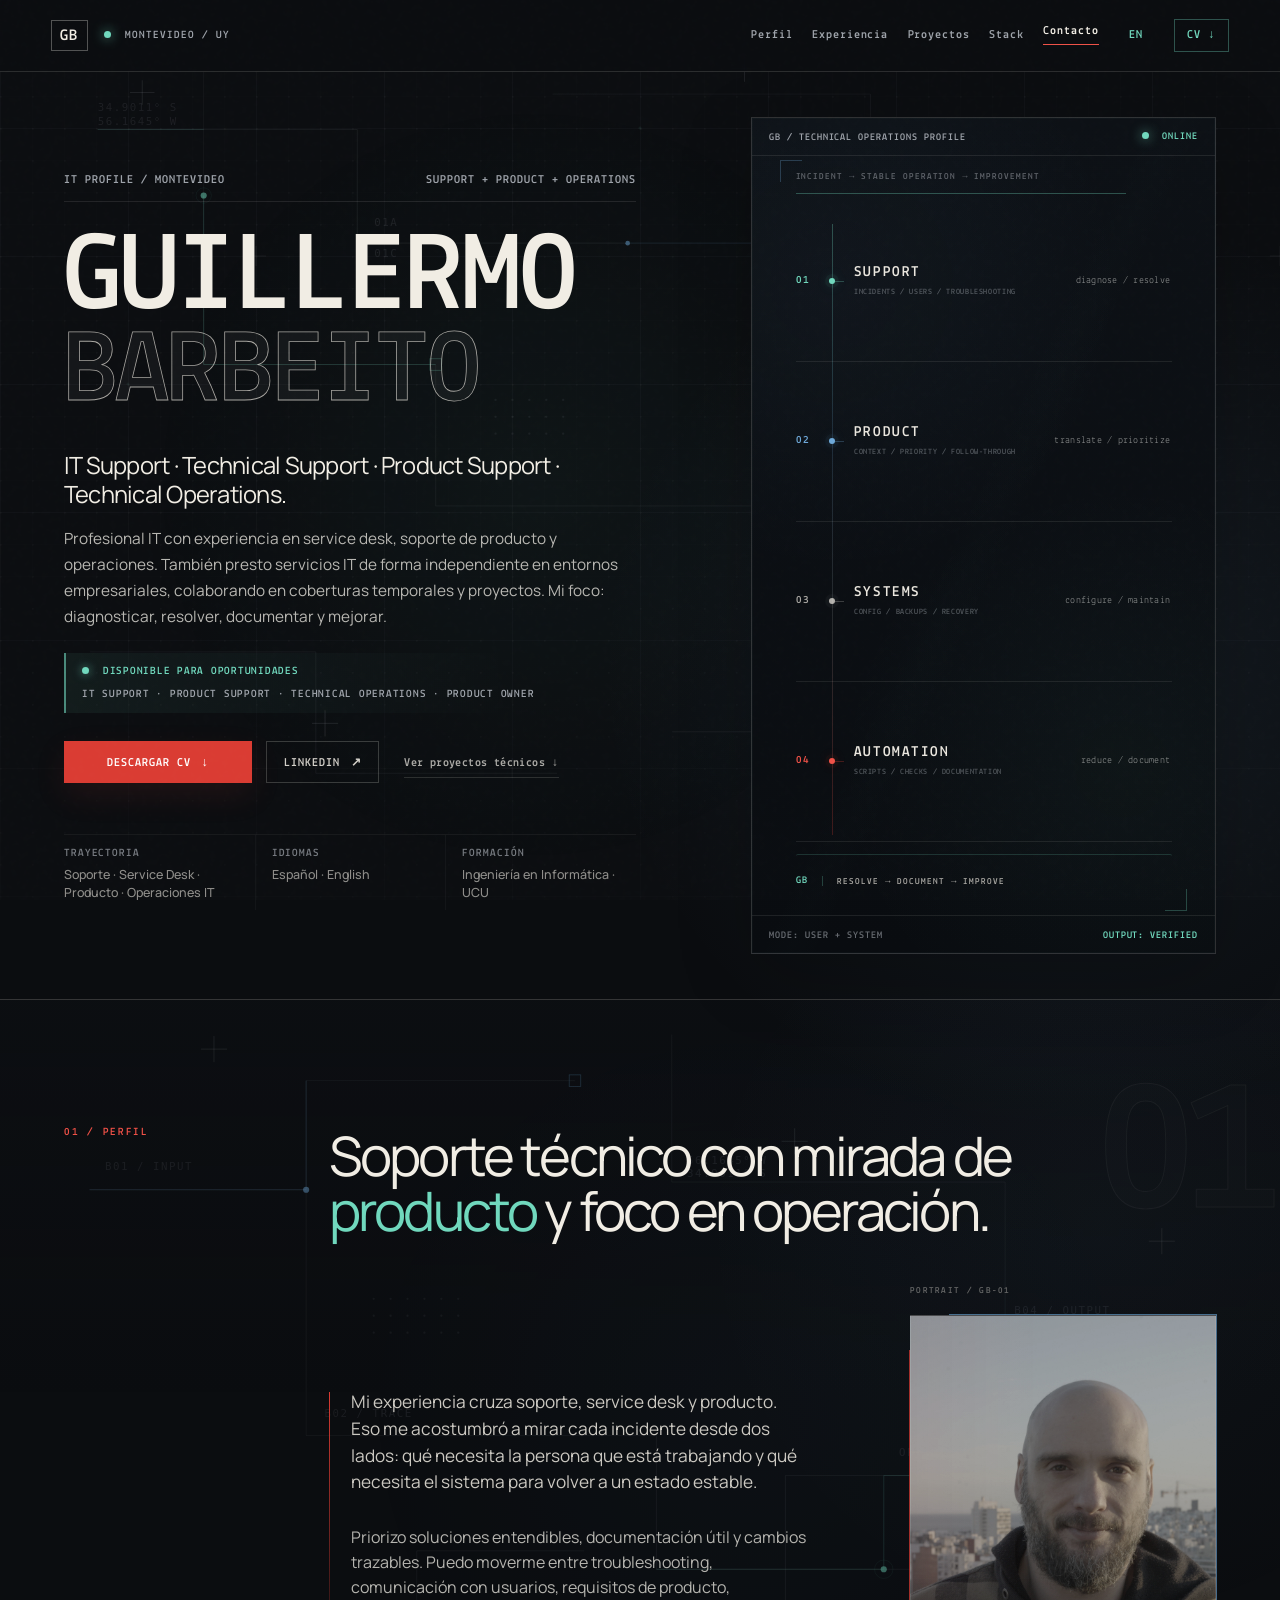
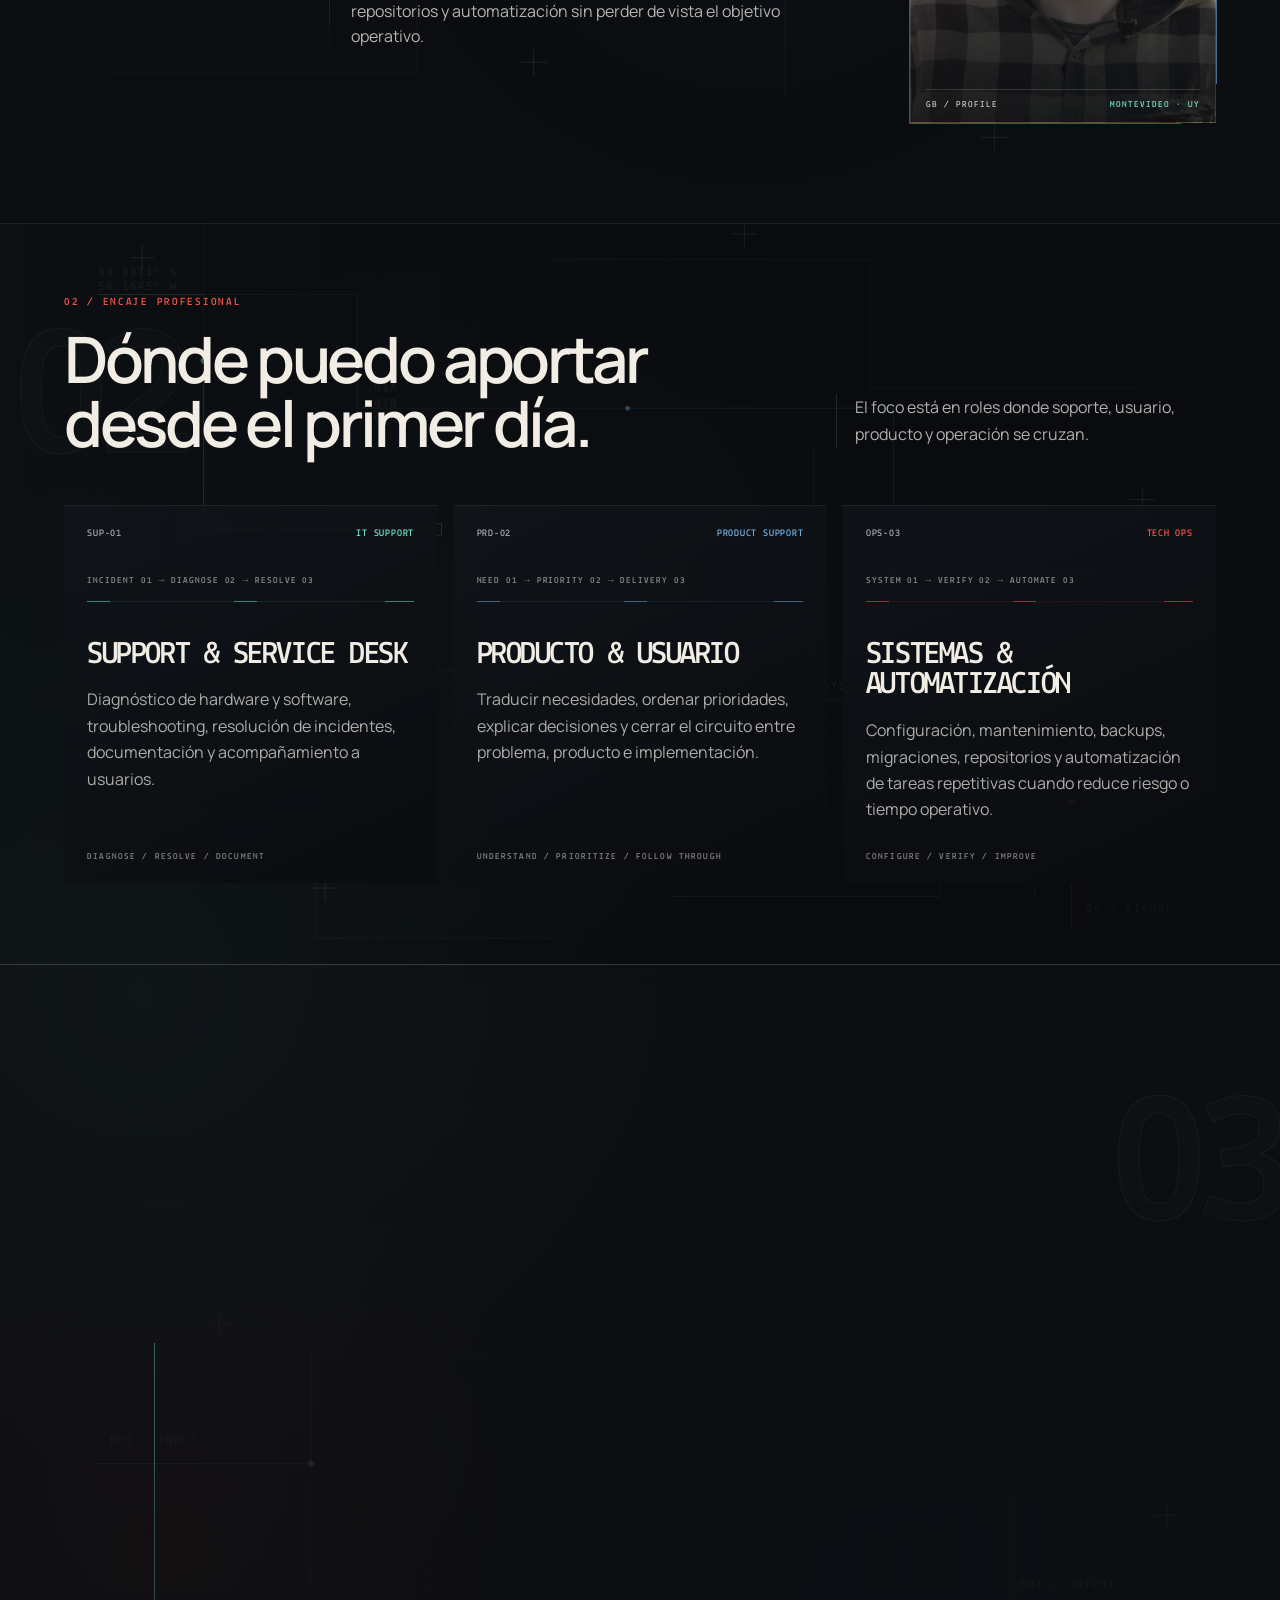
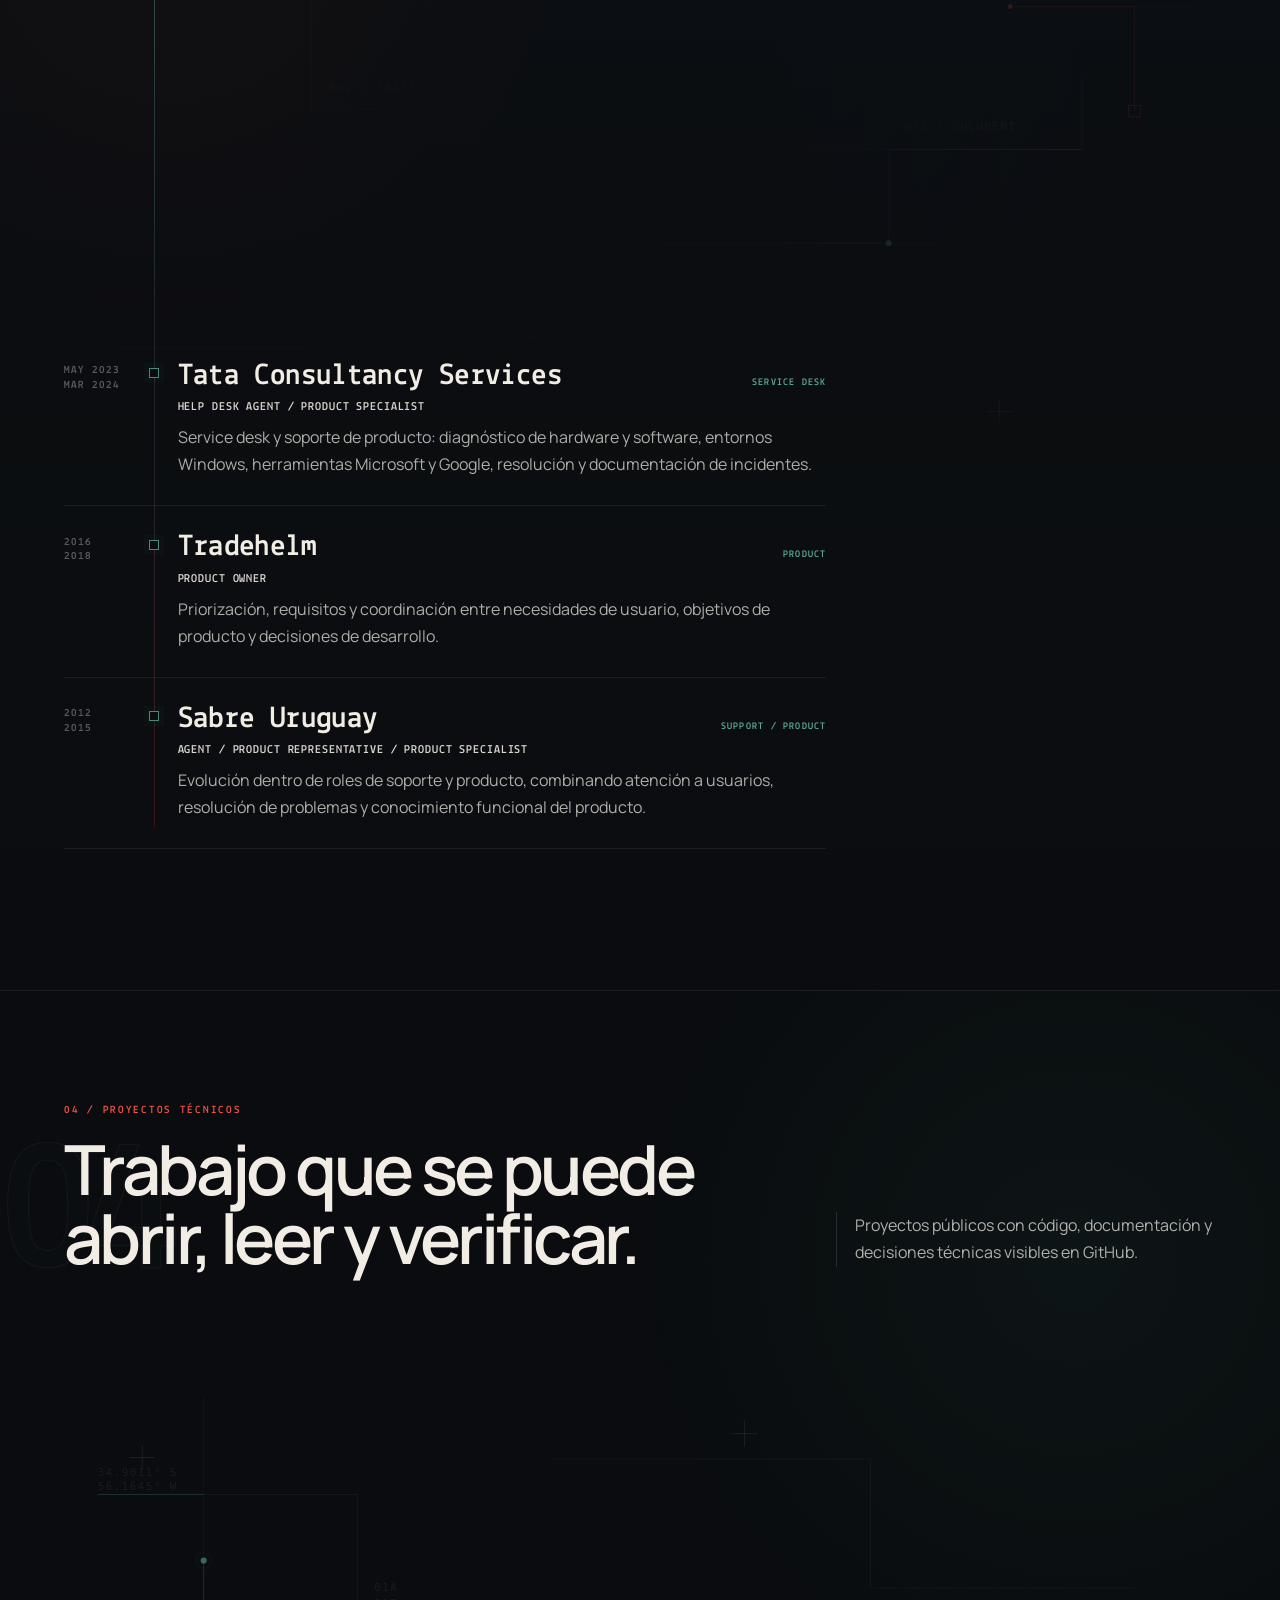
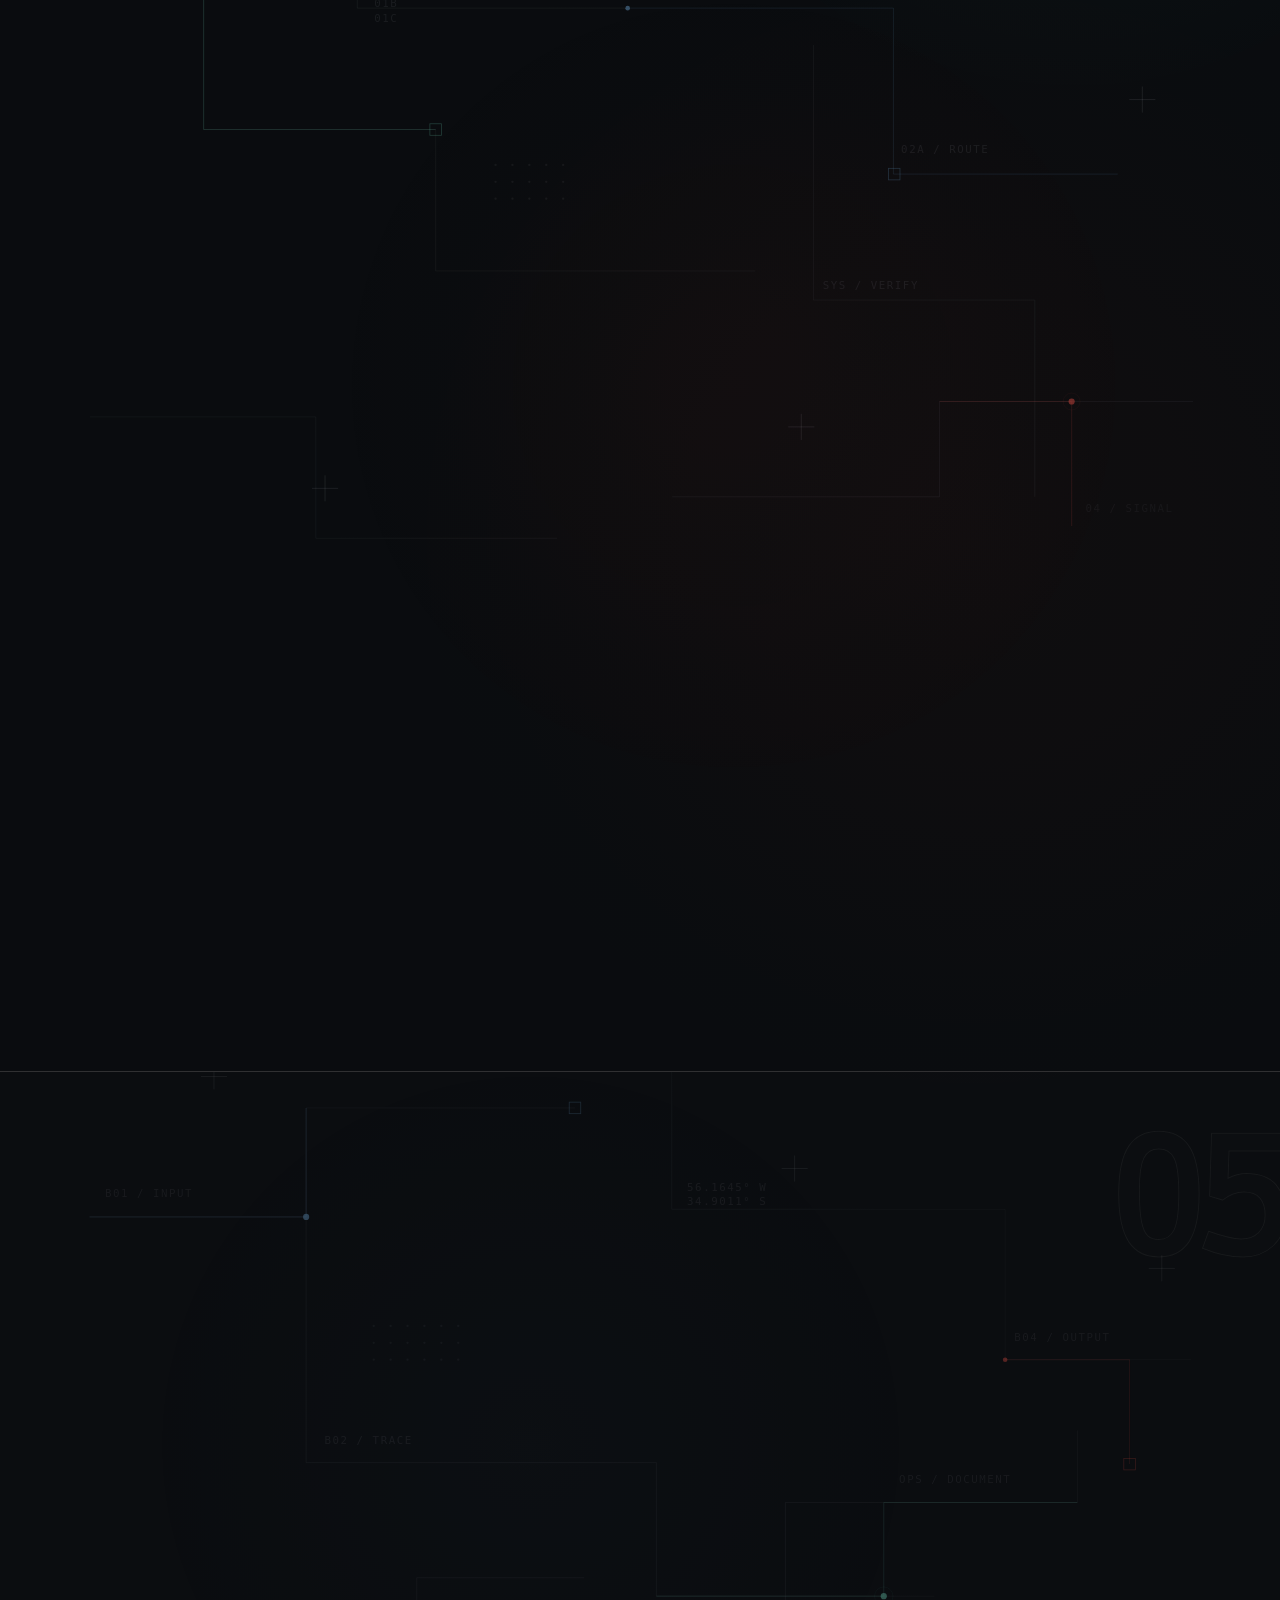
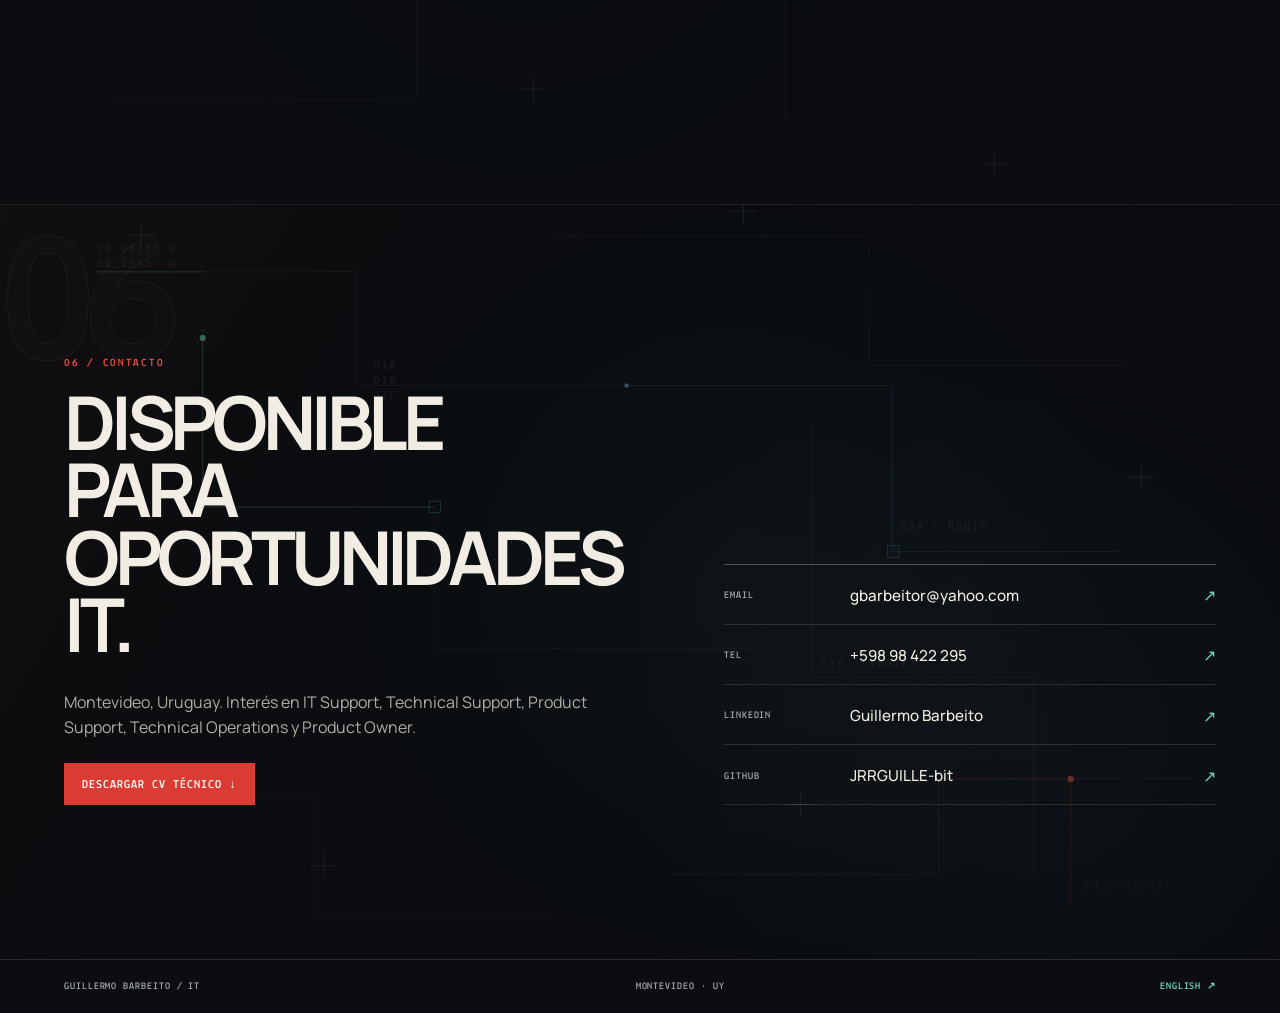
==== commit abd88f9c: "Track IT pageviews with GoatCounter pixel" ====
--- a/index.html
+++ b/index.html
@@ -458,6 +458,6 @@
   </footer>
 
   <script src="script.js"></script>
-  <script data-goatcounter="https://jrrguille.goatcounter.com/count" async src="//gc.zgo.at/count.js"></script>
+  <img src="https://jrrguille.goatcounter.com/count?p=%2Fit%2Fguillermo-barbeito-it&amp;t=Guillermo%20Barbeito%20%7C%20IT%20Support%2C%20Product%20Support%20y%20Sistemas" width="1" height="1" alt="" aria-hidden="true" style="position:absolute;left:-9999px" />
 </body>
 </html>
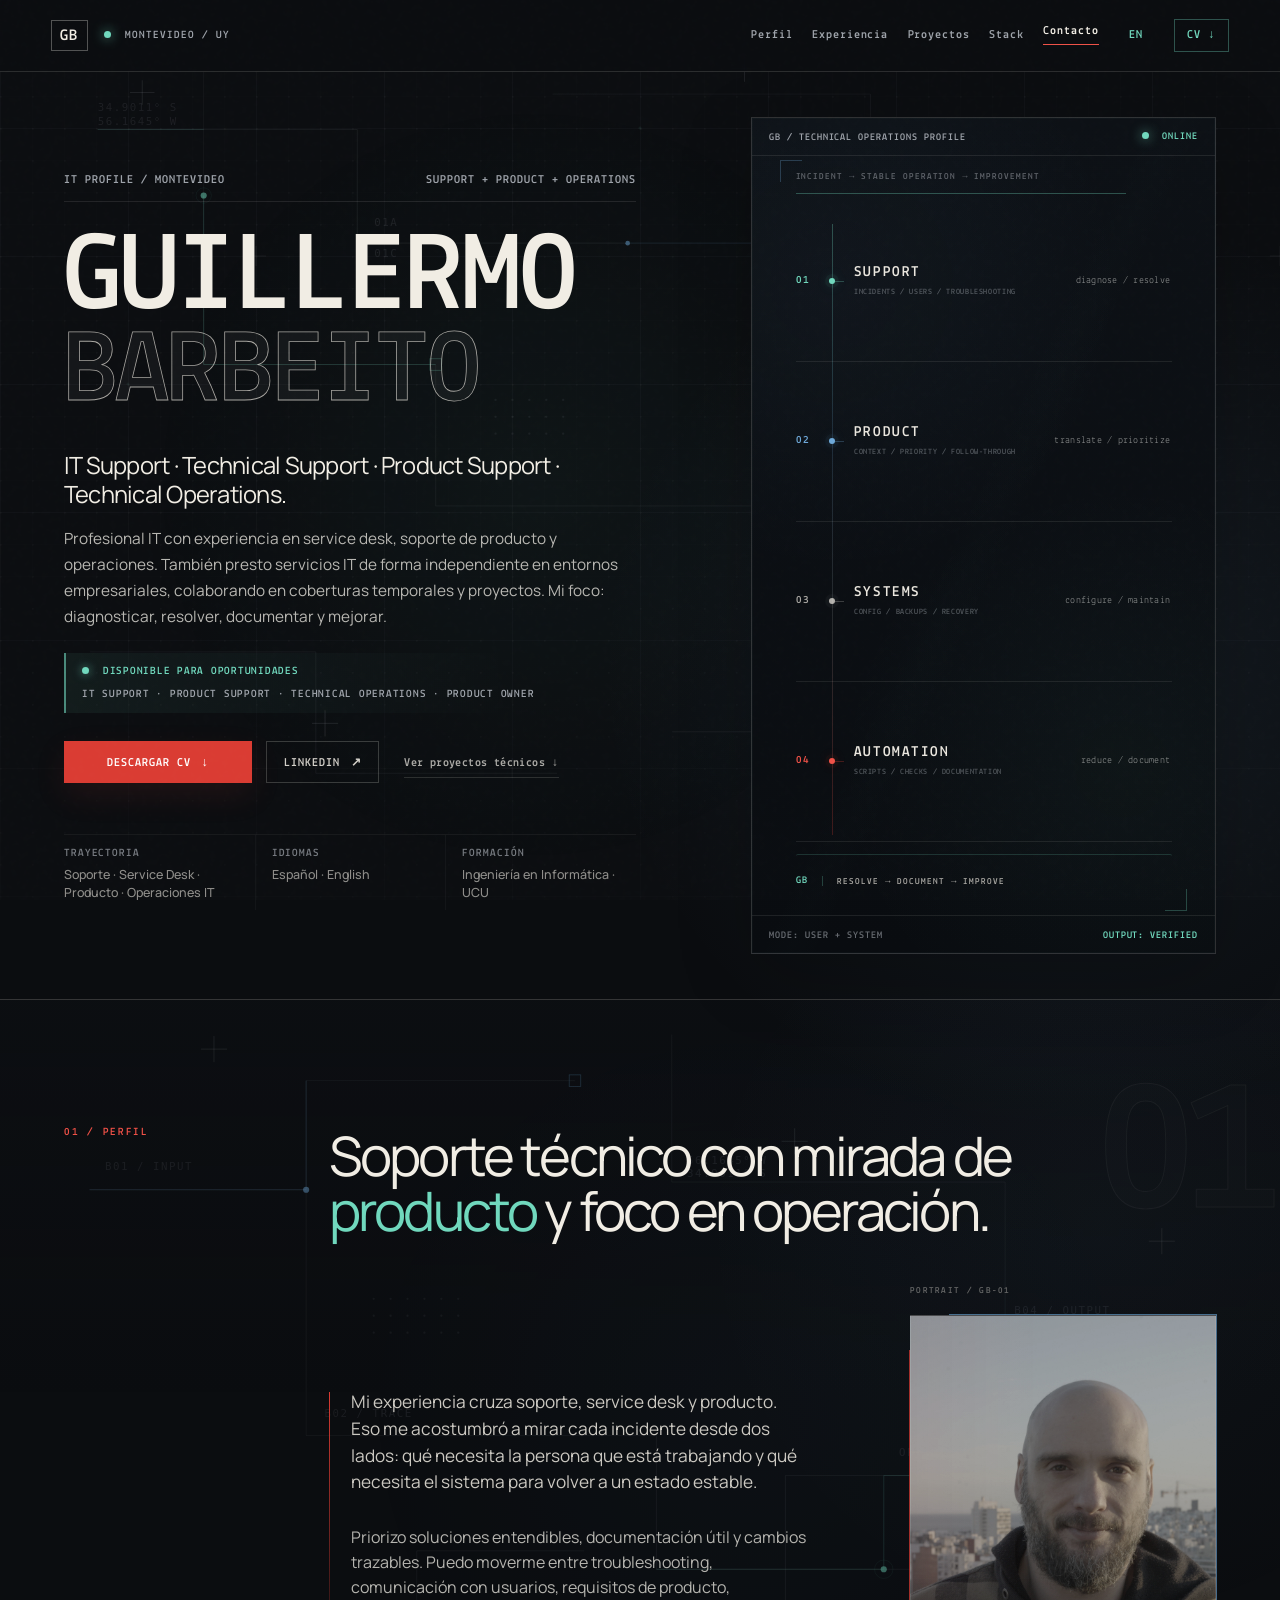
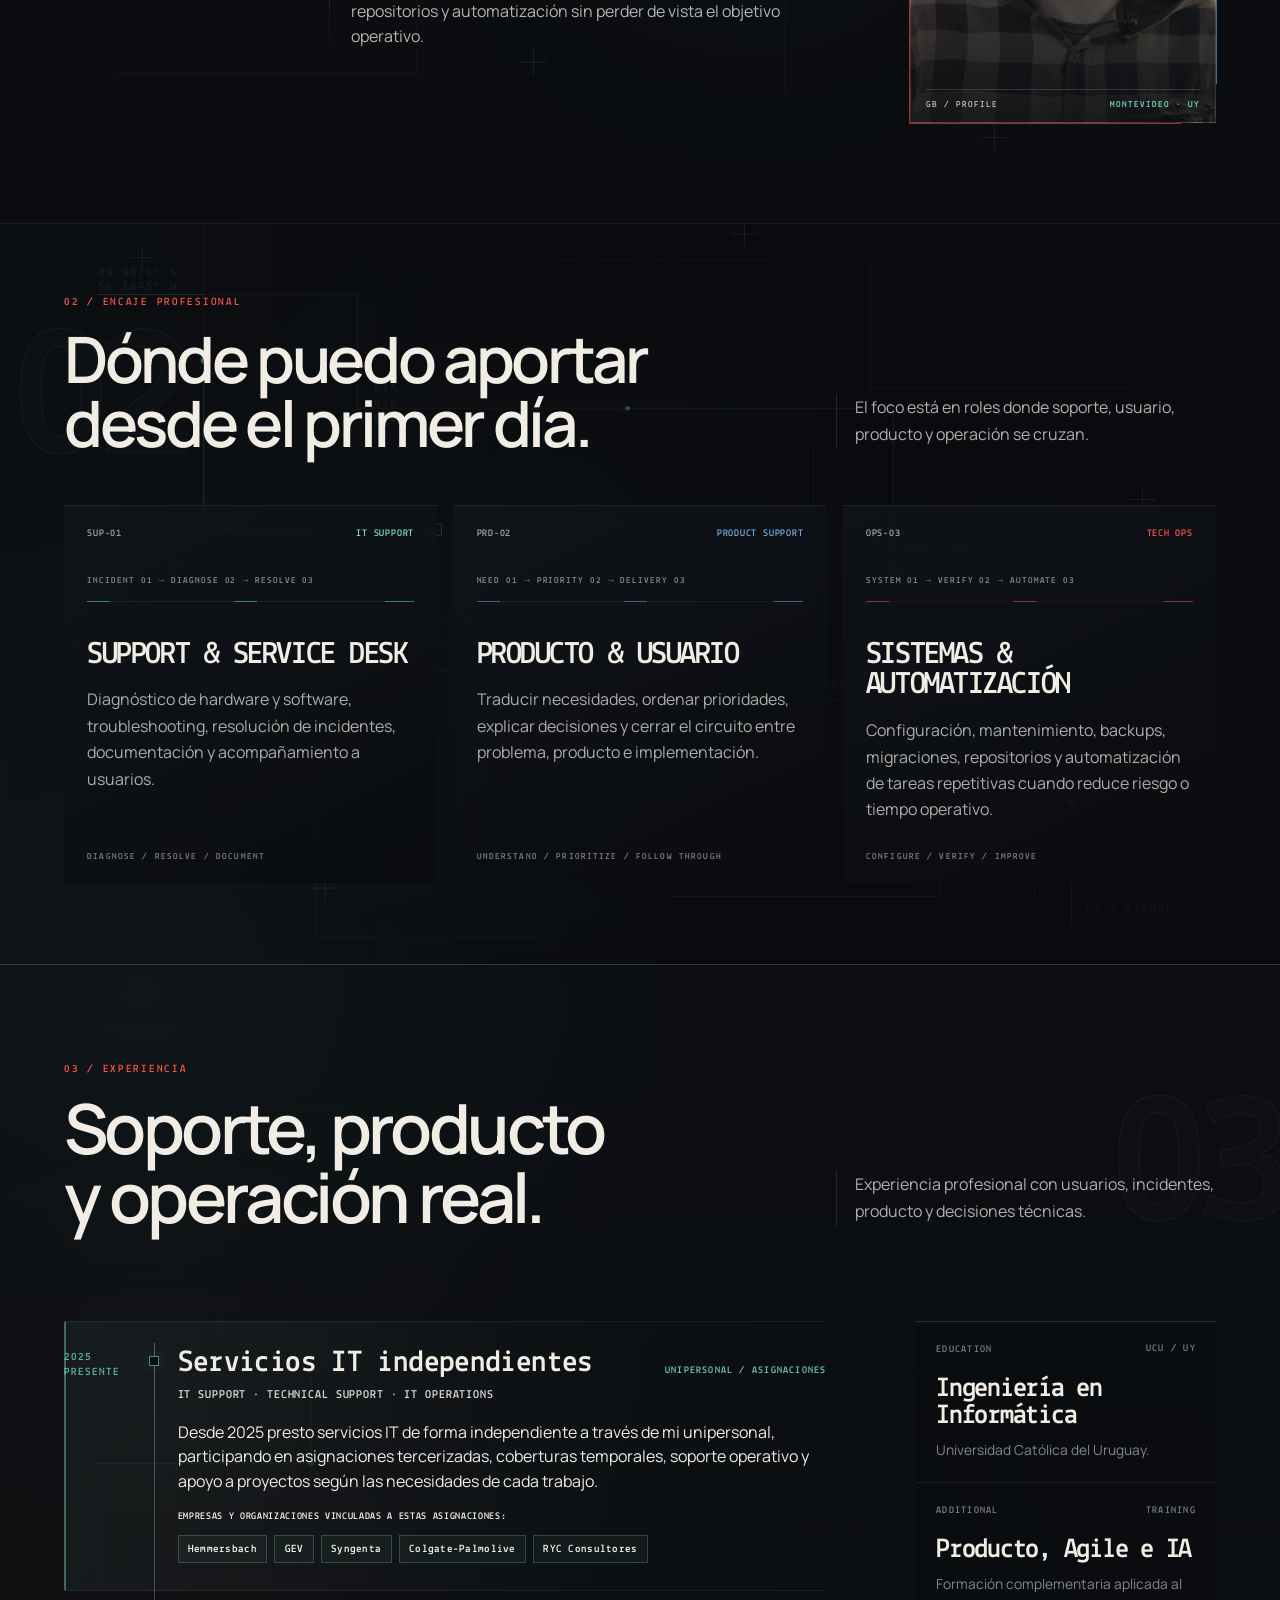
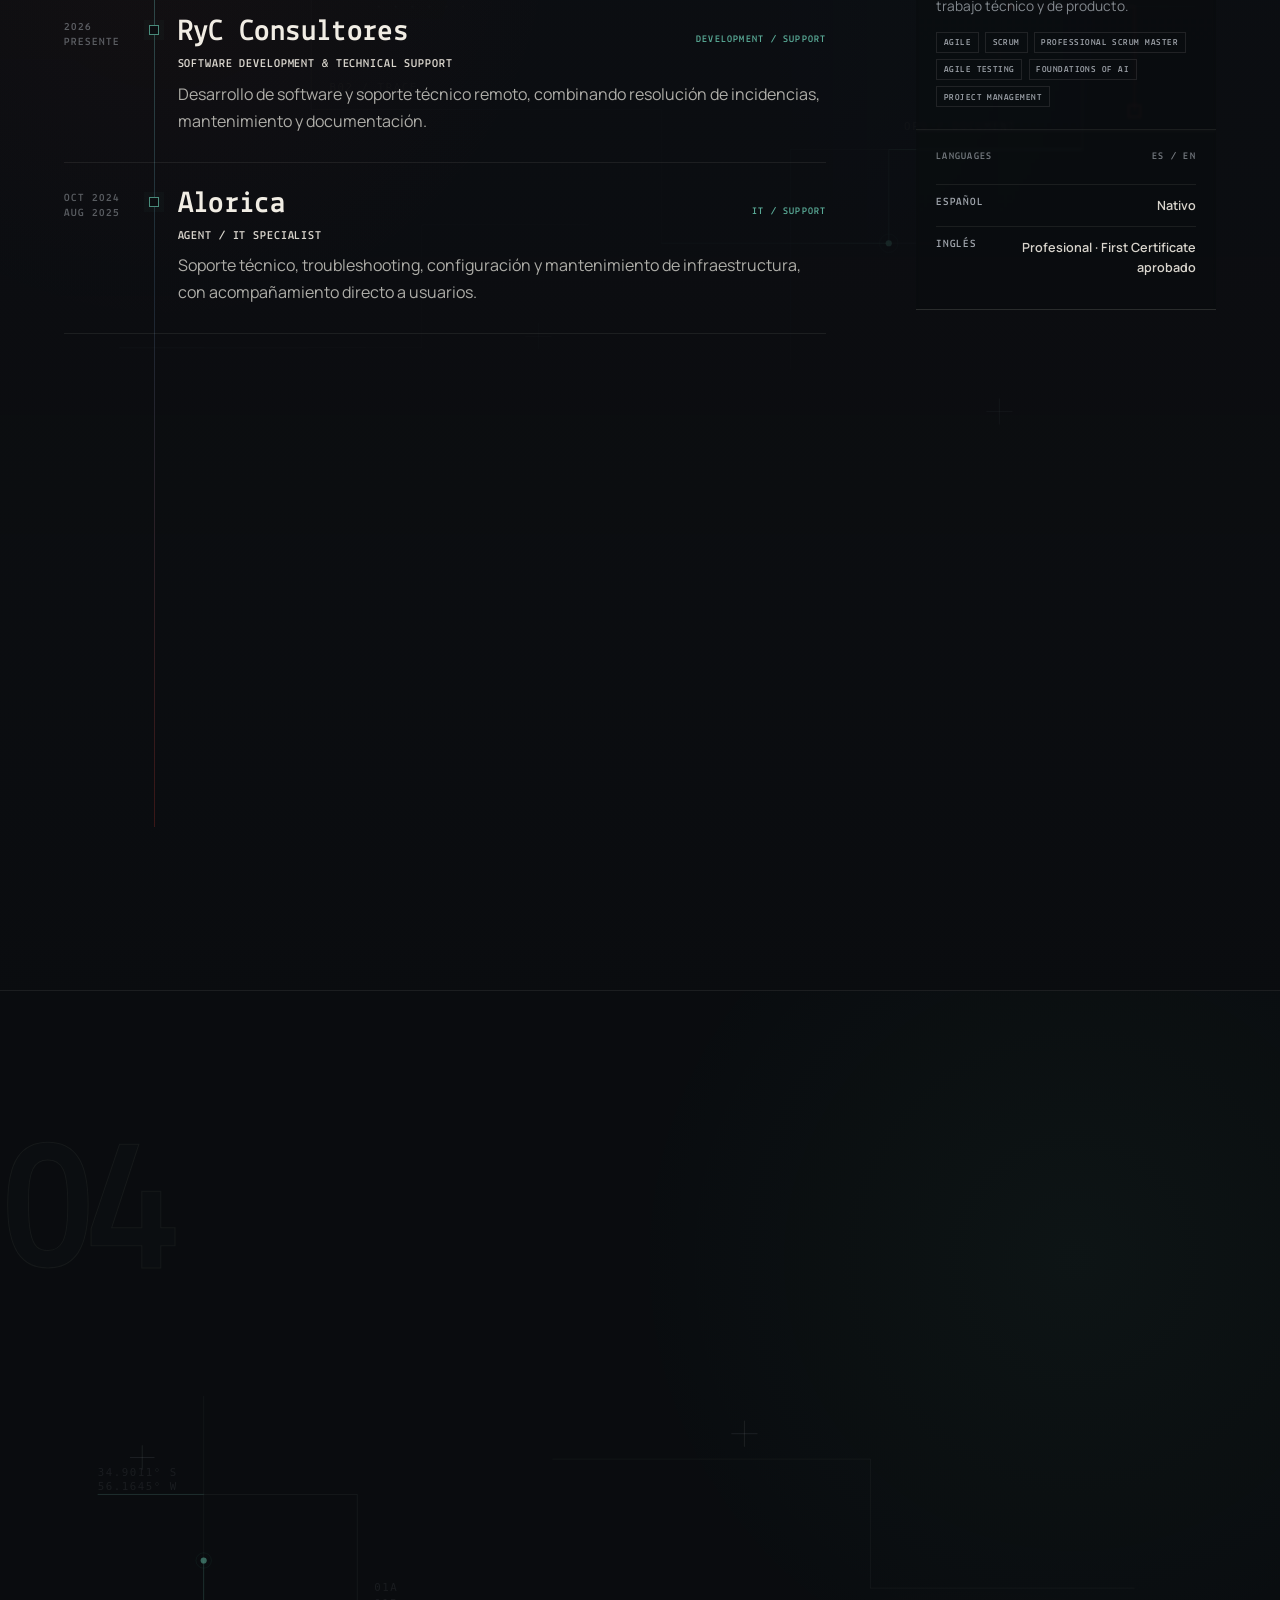
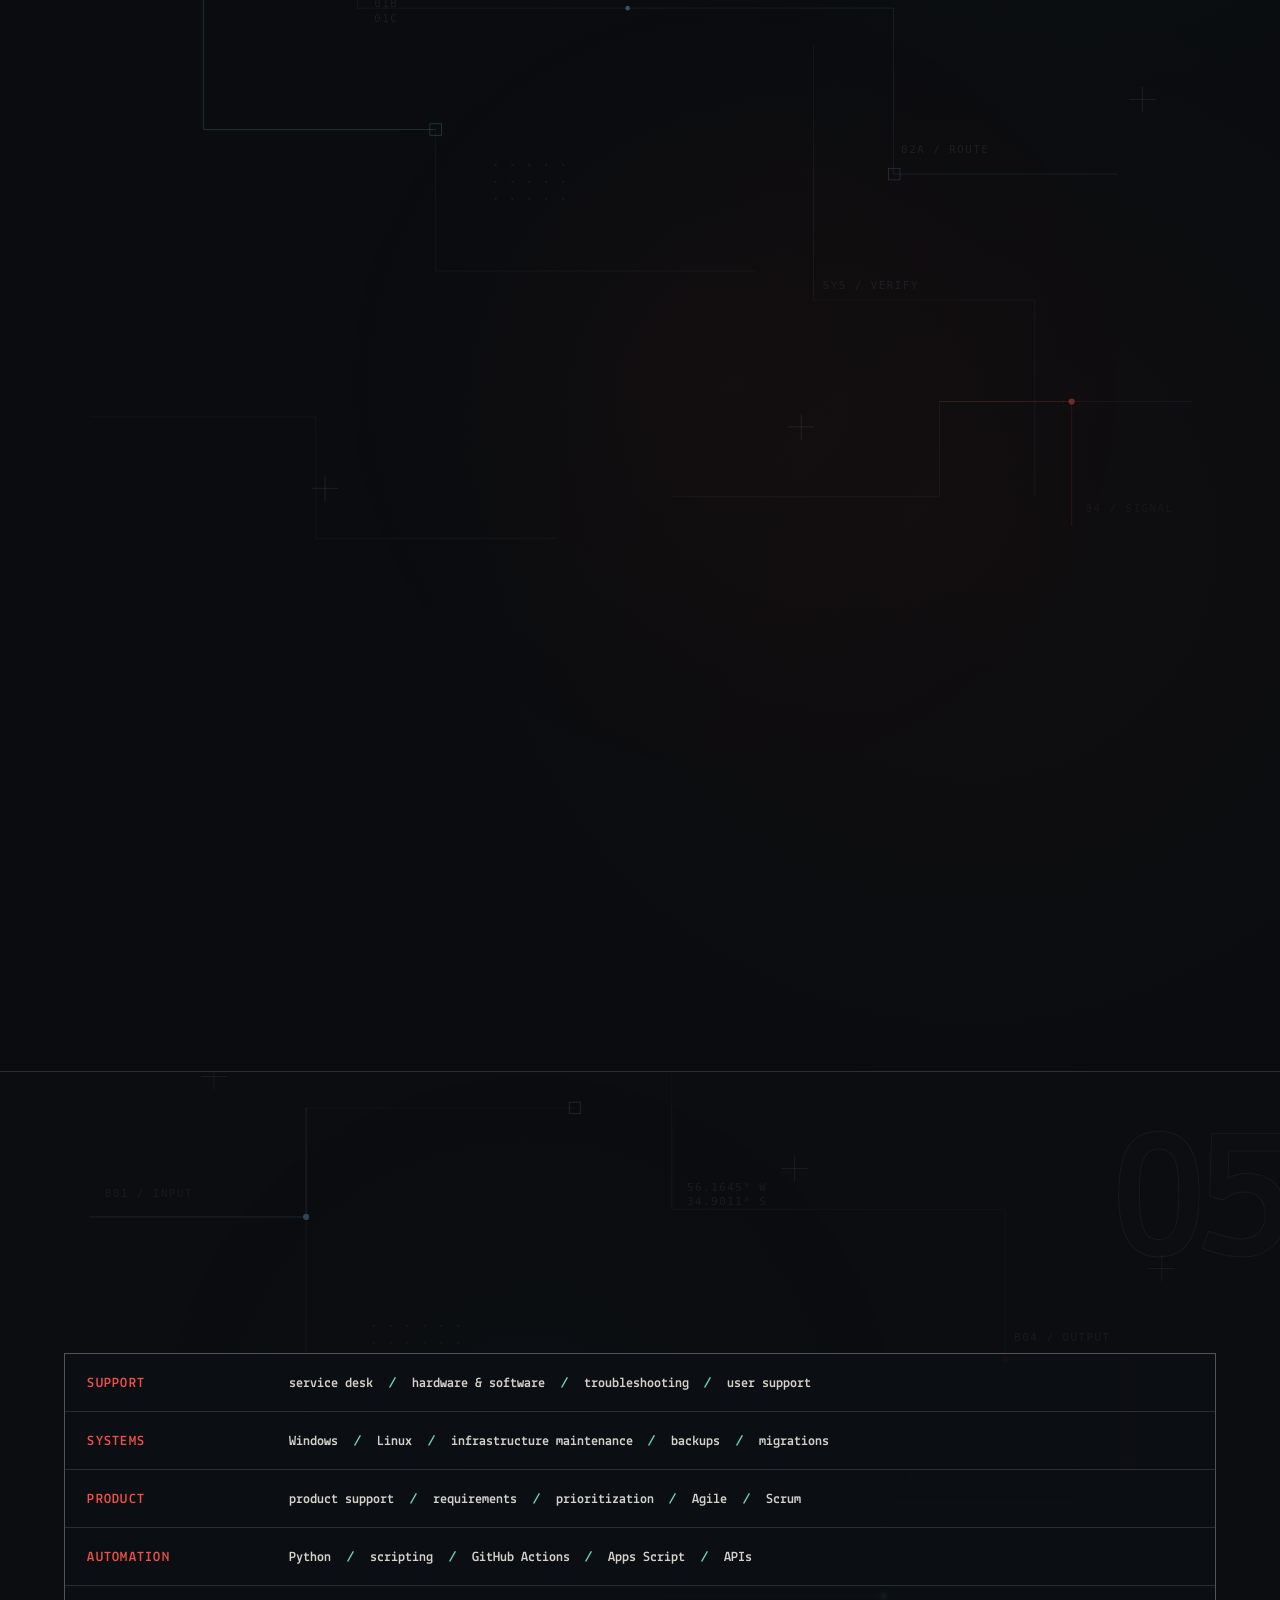
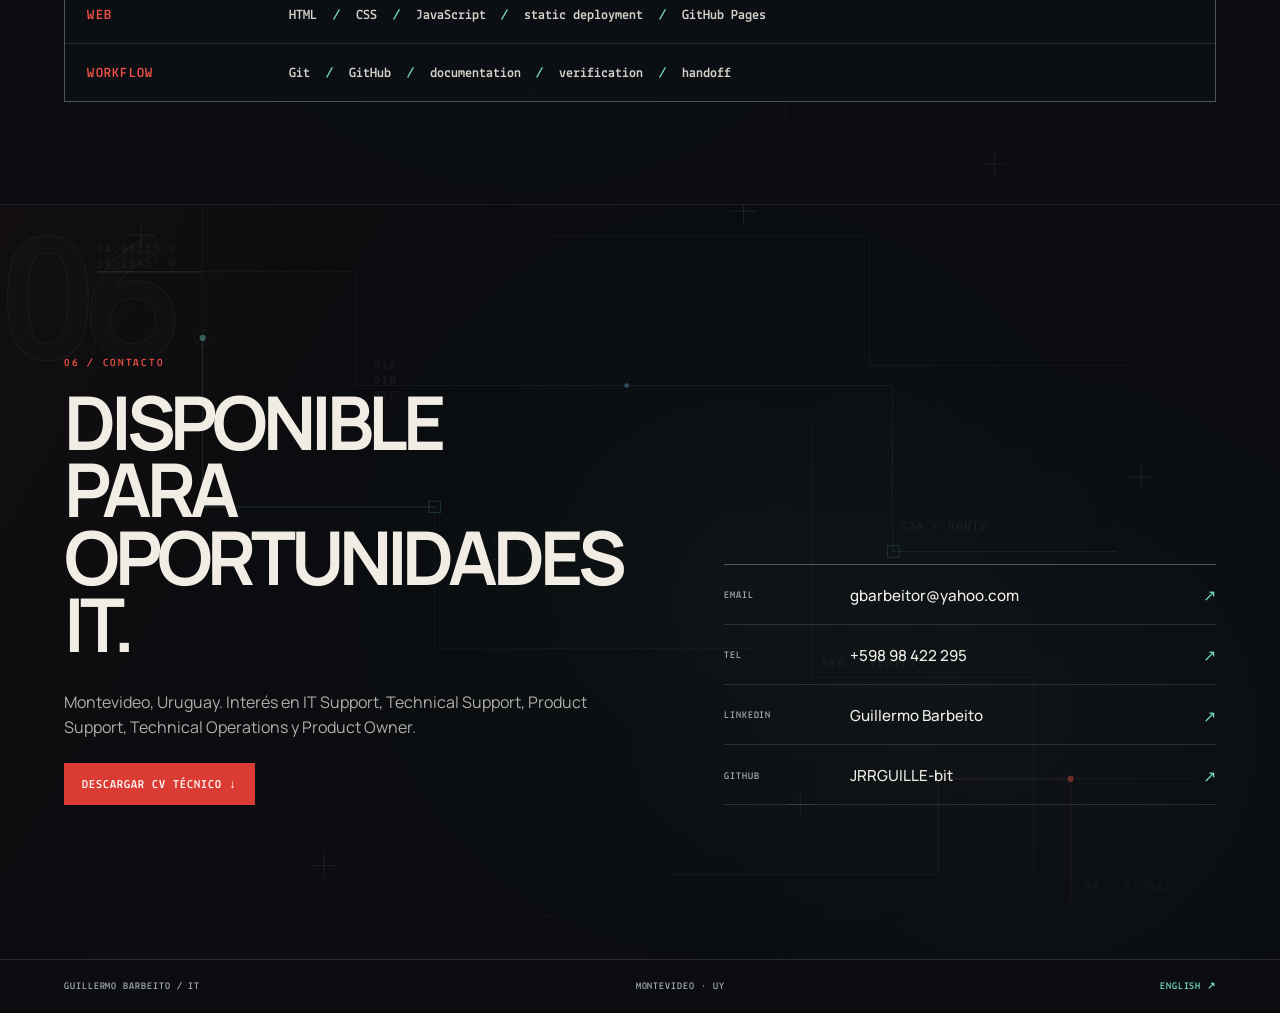
==== commit b7769172: "Restore the working GoatCounter script integration" ====
--- a/index.html
+++ b/index.html
@@ -458,6 +458,14 @@
   </footer>
 
   <script src="script.js"></script>
-  <img src="https://jrrguille.goatcounter.com/count?p=%2Fit%2Fguillermo-barbeito-it&amp;t=Guillermo%20Barbeito%20%7C%20IT%20Support%2C%20Product%20Support%20y%20Sistemas" width="1" height="1" alt="" aria-hidden="true" style="position:absolute;left:-9999px" />
+  <script>
+    window.goatcounter = {
+      path: function (path) {
+        return '/it' + path;
+      }
+    };
+  </script>
+  <script data-goatcounter="https://jrrguille.goatcounter.com/count"
+          async src="//gc.zgo.at/count.js"></script>
 </body>
 </html>
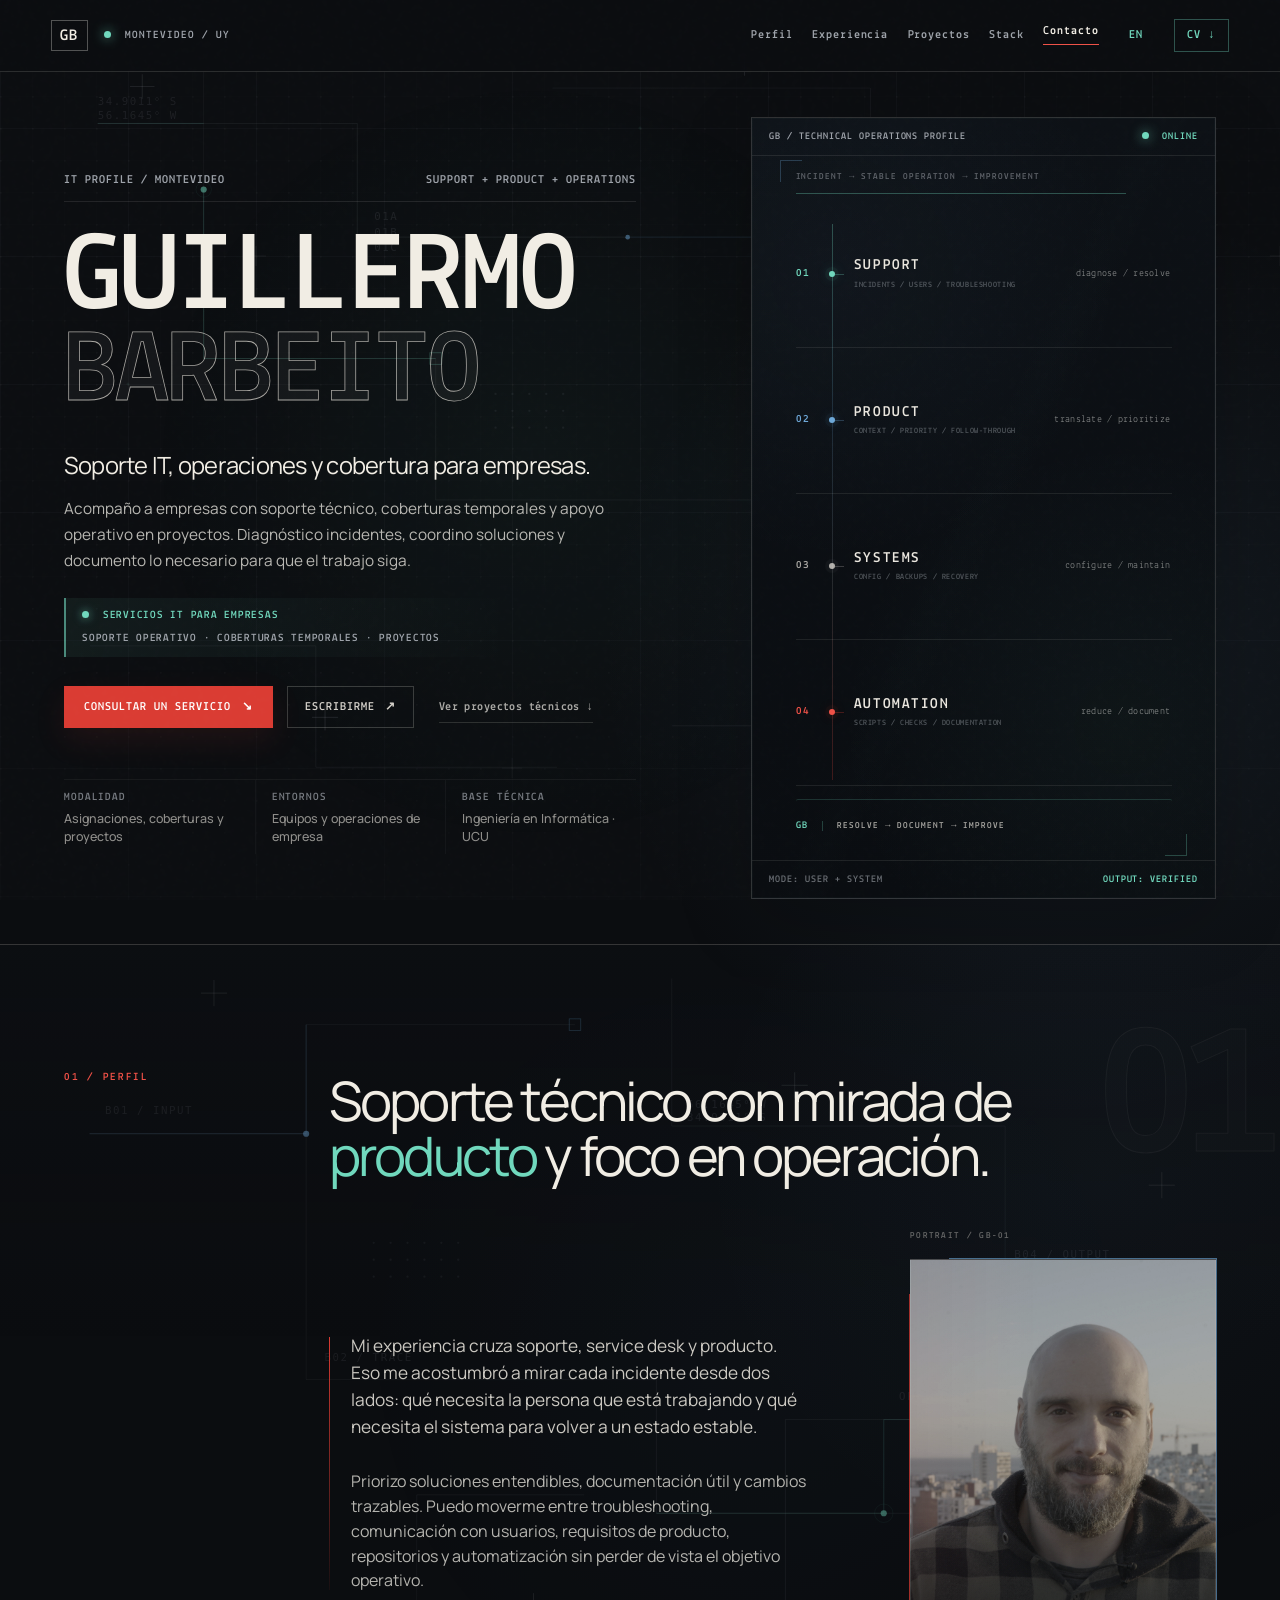
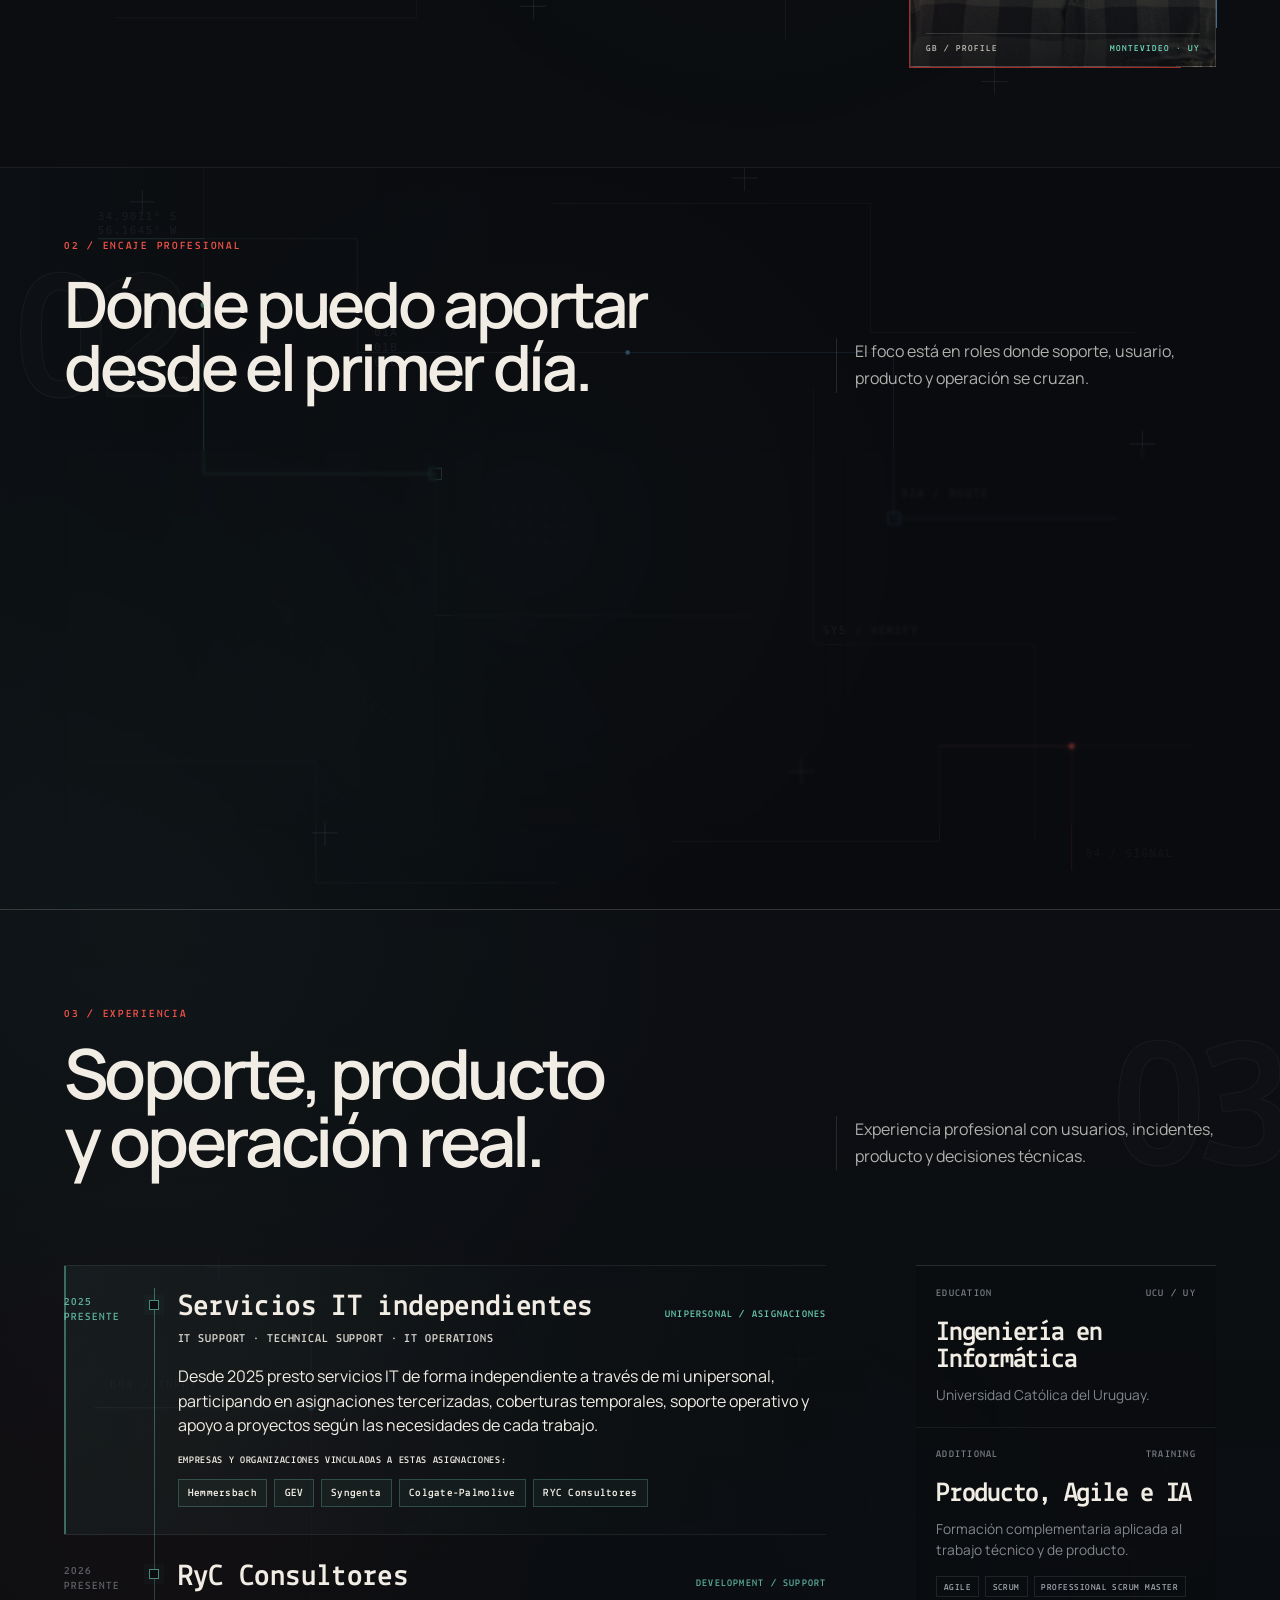
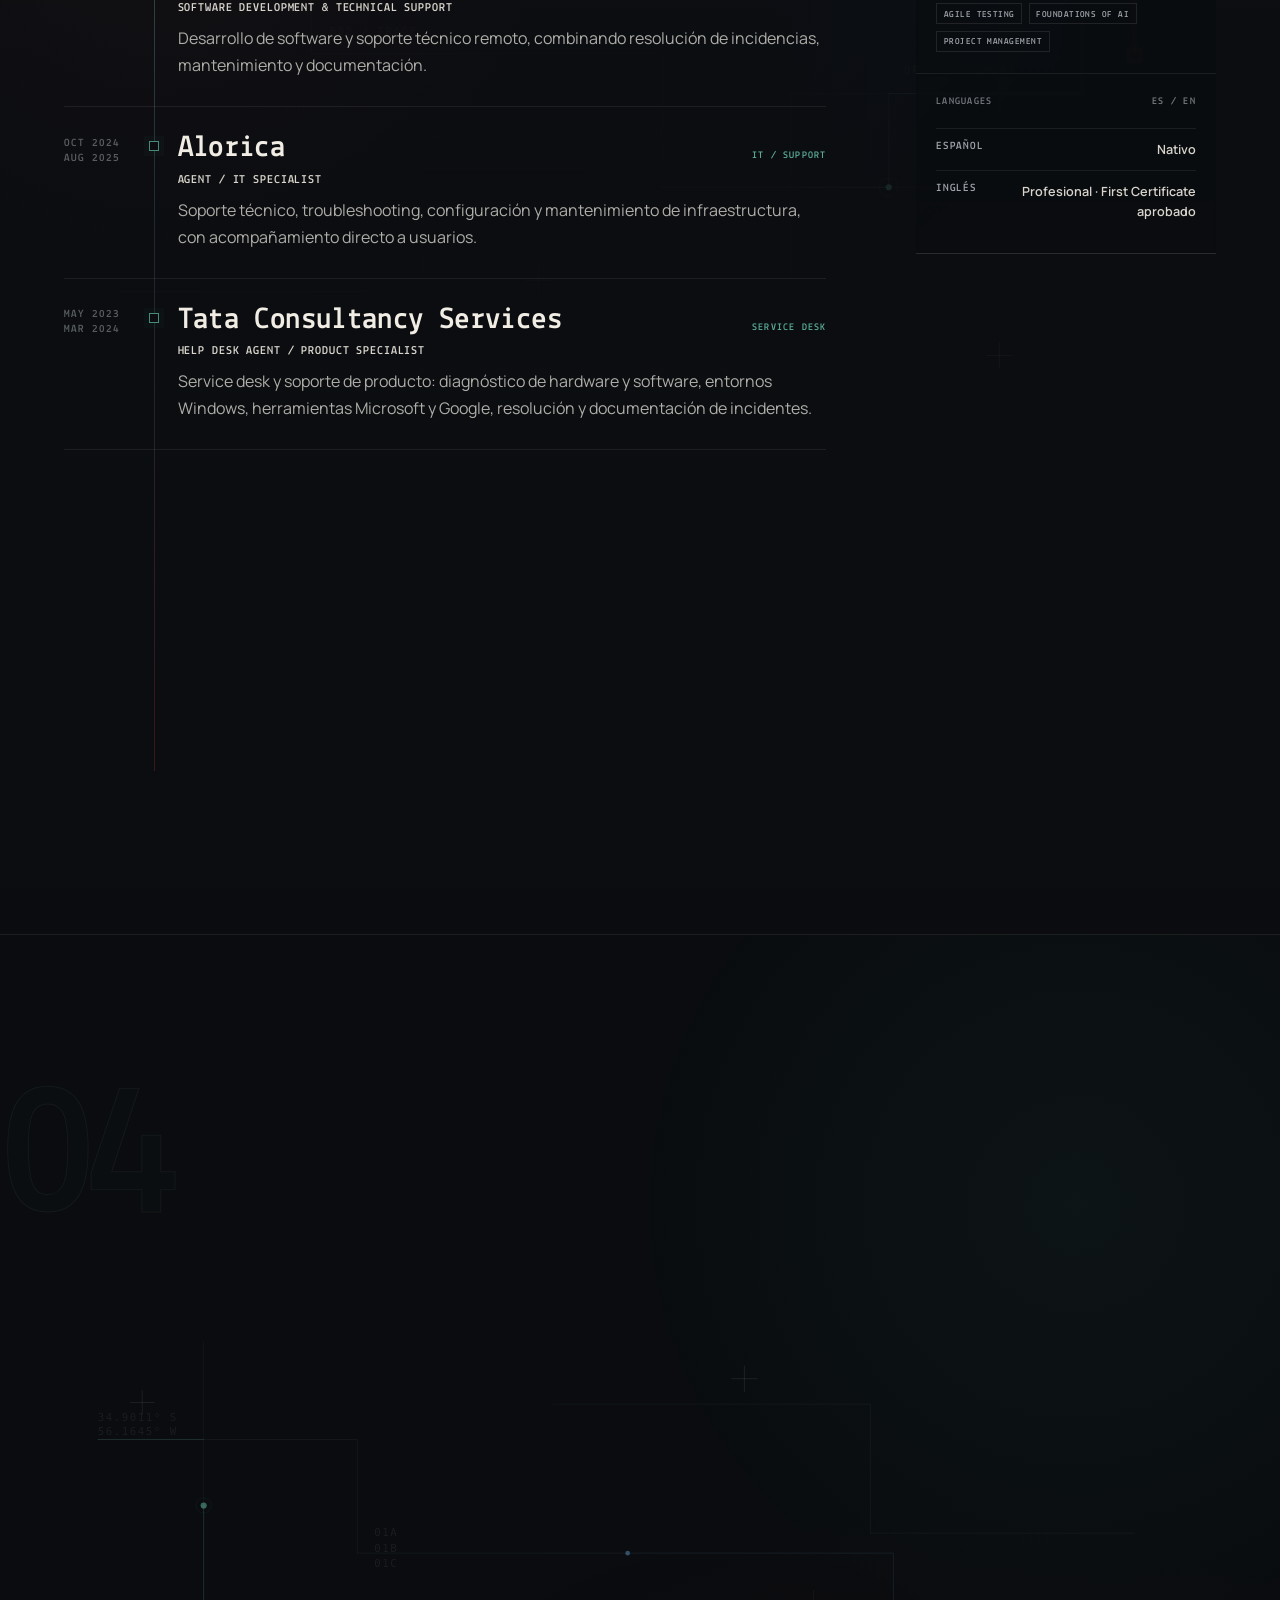
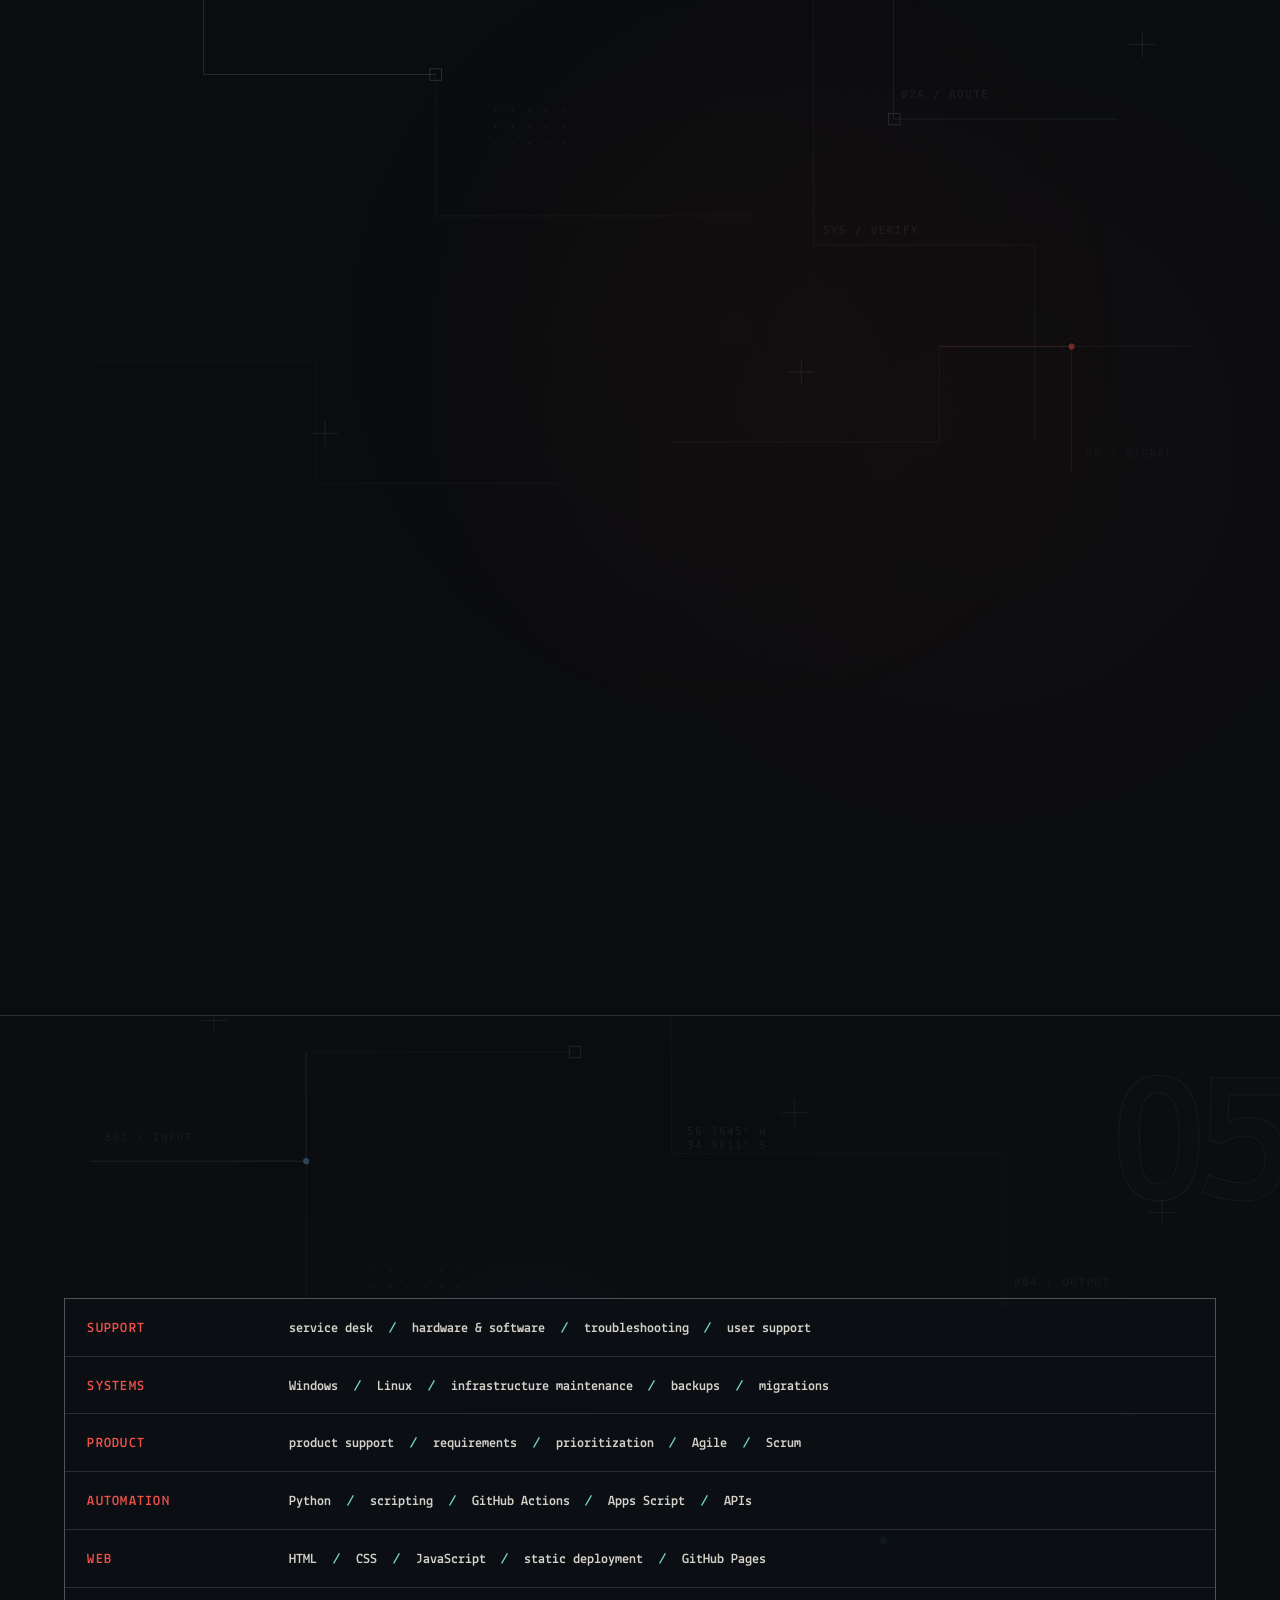
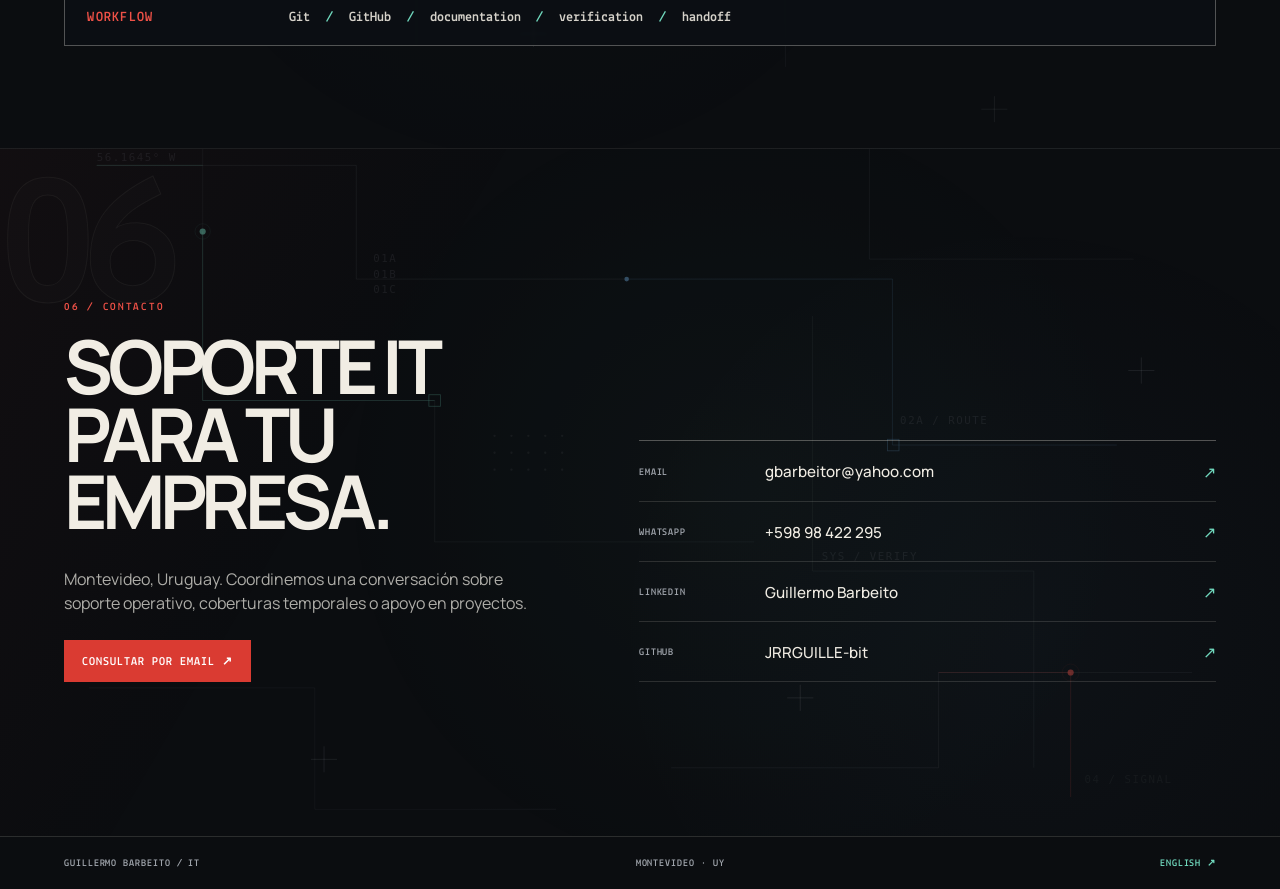
==== commit cdf11b59: "Position IT portfolio for business services" ====
--- a/index.html
+++ b/index.html
@@ -8,8 +8,8 @@
   <meta name="application-name" content="Guillermo Barbeito IT">
   <meta name="google-site-verification" content="N3N9ww8UlENGI34N0jalMqL5cs5qbOLsxG3eL_jdU_I">
 
-  <title>Guillermo Barbeito | IT Support, Product Support y Sistemas</title>
-  <meta name="description" content="Profesional IT en Montevideo. Servicios IT independientes, soporte técnico, service desk, producto y operaciones. CV y proyectos verificables.">
+  <title>Guillermo Barbeito | Soporte IT independiente para empresas</title>
+  <meta name="description" content="Soporte IT independiente para empresas en Montevideo y remoto: soporte operativo, coberturas temporales y apoyo a proyectos.">
   <meta name="author" content="Guillermo Barbeito">
   <meta name="robots" content="index, follow, max-image-preview:large">
   <link rel="canonical" href="https://jrrguille-bit.github.io/guillermo-barbeito-it/">
@@ -22,7 +22,7 @@
   <meta property="og:locale:alternate" content="en_US">
   <meta property="og:site_name" content="Guillermo Barbeito — IT">
   <meta property="og:title" content="Guillermo Barbeito | IT Support · Product Support · Sistemas">
-  <meta property="og:description" content="Profesional IT en Montevideo. Soporte técnico, service desk, producto, sistemas y automatización. CV y proyectos verificables en GitHub.">
+  <meta property="og:description" content="Soporte IT independiente para empresas: soporte operativo, coberturas temporales y apoyo a proyectos.">
   <meta property="og:url" content="https://jrrguille-bit.github.io/guillermo-barbeito-it/">
   <meta property="og:image" content="https://jrrguille-bit.github.io/guillermo-barbeito-it/0cbaab8f-3126-4453-87c5-9ada4d837f59.png">
   <meta property="og:image:type" content="image/png">
@@ -149,24 +149,24 @@
       <div class="hero-copy reveal">
         <p class="eyebrow"><span>IT PROFILE / MONTEVIDEO</span><span>SUPPORT + PRODUCT + OPERATIONS</span></p>
         <h1>Guillermo<br><span>Barbeito</span></h1>
-        <p class="hero-role">IT Support · Technical Support · Product Support · Technical Operations.</p>
-        <p class="hero-summary">Profesional IT con experiencia en service desk, soporte de producto y operaciones. También presto servicios IT de forma independiente en entornos empresariales, colaborando en coberturas temporales y proyectos. Mi foco: diagnosticar, resolver, documentar y mejorar.</p>
+        <p class="hero-role">Soporte IT, operaciones y cobertura para empresas.</p>
+        <p class="hero-summary">Acompaño a empresas con soporte técnico, coberturas temporales y apoyo operativo en proyectos. Diagnóstico incidentes, coordino soluciones y documento lo necesario para que el trabajo siga.</p>
 
         <div class="availability-strip" aria-label="Disponibilidad profesional">
-          <span class="availability-state"><i></i> DISPONIBLE PARA OPORTUNIDADES</span>
-          <span>IT SUPPORT · PRODUCT SUPPORT · TECHNICAL OPERATIONS · PRODUCT OWNER</span>
+          <span class="availability-state"><i></i> SERVICIOS IT PARA EMPRESAS</span>
+          <span>SOPORTE OPERATIVO · COBERTURAS TEMPORALES · PROYECTOS</span>
         </div>
 
         <div class="hero-actions">
-          <a class="button button-primary" href="CV%20Guillermo%20Barbeito.pdf" download>Descargar CV <span aria-hidden="true">↓</span></a>
-          <a class="button button-ghost" href="https://www.linkedin.com/in/guillermo-barbeito-040632340/" target="_blank" rel="noopener noreferrer">LinkedIn <span aria-hidden="true">↗</span></a>
+          <a class="button button-primary" href="#contacto">Consultar un servicio <span aria-hidden="true">↘</span></a>
+          <a class="button button-ghost" href="mailto:gbarbeitor@yahoo.com?subject=Consulta%20por%20servicios%20IT">Escribirme <span aria-hidden="true">↗</span></a>
           <a class="hero-project-link" href="#proyectos">Ver proyectos técnicos ↓</a>
         </div>
 
         <div class="hero-meta" aria-label="Resumen profesional">
-          <div><span>Trayectoria</span><strong>Soporte · Service Desk · Producto · Operaciones IT</strong></div>
-          <div><span>Idiomas</span><strong>Español · English</strong></div>
-          <div><span>Formación</span><strong>Ingeniería en Informática · UCU</strong></div>
+          <div><span>Modalidad</span><strong>Asignaciones, coberturas y proyectos</strong></div>
+          <div><span>Entornos</span><strong>Equipos y operaciones de empresa</strong></div>
+          <div><span>Base técnica</span><strong>Ingeniería en Informática · UCU</strong></div>
         </div>
       </div>
 
@@ -437,14 +437,14 @@
     <section id="contacto" class="contact section-pad">
       <div class="contact-copy reveal">
         <div class="section-index">06 / CONTACTO</div>
-        <h2>Disponible para<br>oportunidades IT.</h2>
-        <p>Montevideo, Uruguay. Interés en IT Support, Technical Support, Product Support, Technical Operations y Product Owner.</p>
-        <a class="button button-primary contact-cv" href="CV%20Guillermo%20Barbeito.pdf" download>Descargar CV técnico ↓</a>
+        <h2>Soporte IT<br>para tu empresa.</h2>
+        <p>Montevideo, Uruguay. Coordinemos una conversación sobre soporte operativo, coberturas temporales o apoyo en proyectos.</p>
+        <a class="button button-primary contact-cv" href="mailto:gbarbeitor@yahoo.com?subject=Consulta%20por%20servicios%20IT">Consultar por email ↗</a>
       </div>
 
       <div class="contact-actions reveal">
         <a class="contact-line" href="mailto:gbarbeitor@yahoo.com?subject=Oportunidad%20IT%20-%20Guillermo%20Barbeito"><span>EMAIL</span><strong>gbarbeitor@yahoo.com</strong><i>↗</i></a>
-        <a class="contact-line" href="tel:+59898422295"><span>TEL</span><strong>+598 98 422 295</strong><i>↗</i></a>
+        <a class="contact-line" href="https://wa.me/59898422295" target="_blank" rel="noopener noreferrer"><span>WHATSAPP</span><strong>+598 98 422 295</strong><i>↗</i></a>
         <a class="contact-line" href="https://www.linkedin.com/in/guillermo-barbeito-040632340/" target="_blank" rel="noopener noreferrer"><span>LINKEDIN</span><strong>Guillermo Barbeito</strong><i>↗</i></a>
         <a class="contact-line" href="https://github.com/JRRGUILLE-bit" target="_blank" rel="noopener noreferrer"><span>GITHUB</span><strong>JRRGUILLE-bit</strong><i>↗</i></a>
       </div>
@@ -460,12 +460,11 @@
   <script src="script.js"></script>
   <script>
     window.goatcounter = {
-      path: function (path) {
-        return '/it' + path;
+      path: function () {
+        return '/it' + (window.location.pathname || '/') + window.location.search;
       }
     };
   </script>
-  <script data-goatcounter="https://jrrguille.goatcounter.com/count"
-          async src="//gc.zgo.at/count.js"></script>
+  <script data-goatcounter="https://jrrguille.goatcounter.com/count" async src="//gc.zgo.at/count.js"></script>
 </body>
 </html>
--- a/job-search.css
+++ b/job-search.css
@@ -1464,3 +1464,107 @@
   }
   .assignment-caption { line-height: 1.5; }
 }
+
+
+/* Mobile QA corrections: keep the identity heading and touch controls inside the phone viewport. */
+@media (max-width: 620px) {
+  .is-personalized .hero h1 {
+    max-width: 100%;
+    font-size: clamp(2.9rem, 14vw, 3.4rem);
+    line-height: 0.9;
+  }
+
+  .site-header .brand {
+    min-height: 44px;
+  }
+
+  .site-header .brand-mark {
+    display: inline-grid;
+    place-items: center;
+    min-width: 44px;
+    min-height: 44px;
+    padding: 0;
+  }
+
+  .site-header .nav-toggle {
+    min-width: 44px;
+    min-height: 44px;
+    padding: 0.6rem 0.8rem;
+  }
+
+  .is-personalized .button {
+    min-height: 44px;
+  }
+
+  .is-personalized .hero-project-link {
+    display: inline-flex;
+    align-items: center;
+    min-height: 44px;
+  }
+
+  .is-personalized .text-link {
+    display: inline-flex;
+    align-items: center;
+    min-height: 44px;
+    padding-block: 0.55rem;
+  }
+
+  .site-footer .footer-language {
+    display: inline-flex;
+    align-items: center;
+    min-height: 44px;
+    padding: 0.55rem 0.75rem;
+  }
+}
+
+
+/* Prevent the long contact heading and grid from clipping on narrow English layouts. */
+@media (max-width: 620px) {
+  .is-personalized .contact {
+    grid-template-columns: minmax(0, 1fr);
+  }
+
+  .is-personalized .contact > * {
+    min-width: 0;
+    max-width: 100%;
+  }
+
+  .is-personalized .contact-line {
+    width: 100%;
+    min-width: 0;
+    grid-template-columns: minmax(4rem, 5rem) minmax(0, 1fr) auto;
+    gap: 0.65rem;
+  }
+
+  .is-personalized .contact-line strong {
+    min-width: 0;
+    overflow-wrap: anywhere;
+  }
+
+  .is-personalized .contact h2 {
+    max-width: 100%;
+    font-size: clamp(2.2rem, 11vw, 2.8rem);
+    line-height: 0.95;
+    overflow-wrap: anywhere;
+  }
+}
+
+/* Keep the fixed header within the viewport on narrow mobile pages. */
+@media (max-width: 620px) {
+  .site-header {
+    width: 100%;
+    min-width: 0;
+    gap: 0.75rem;
+    padding-inline: 1rem;
+  }
+
+  .site-header .brand {
+    min-width: 0;
+    flex: 1 1 auto;
+  }
+
+  .site-header .nav-toggle {
+    flex: 0 0 auto;
+    white-space: nowrap;
+  }
+}
